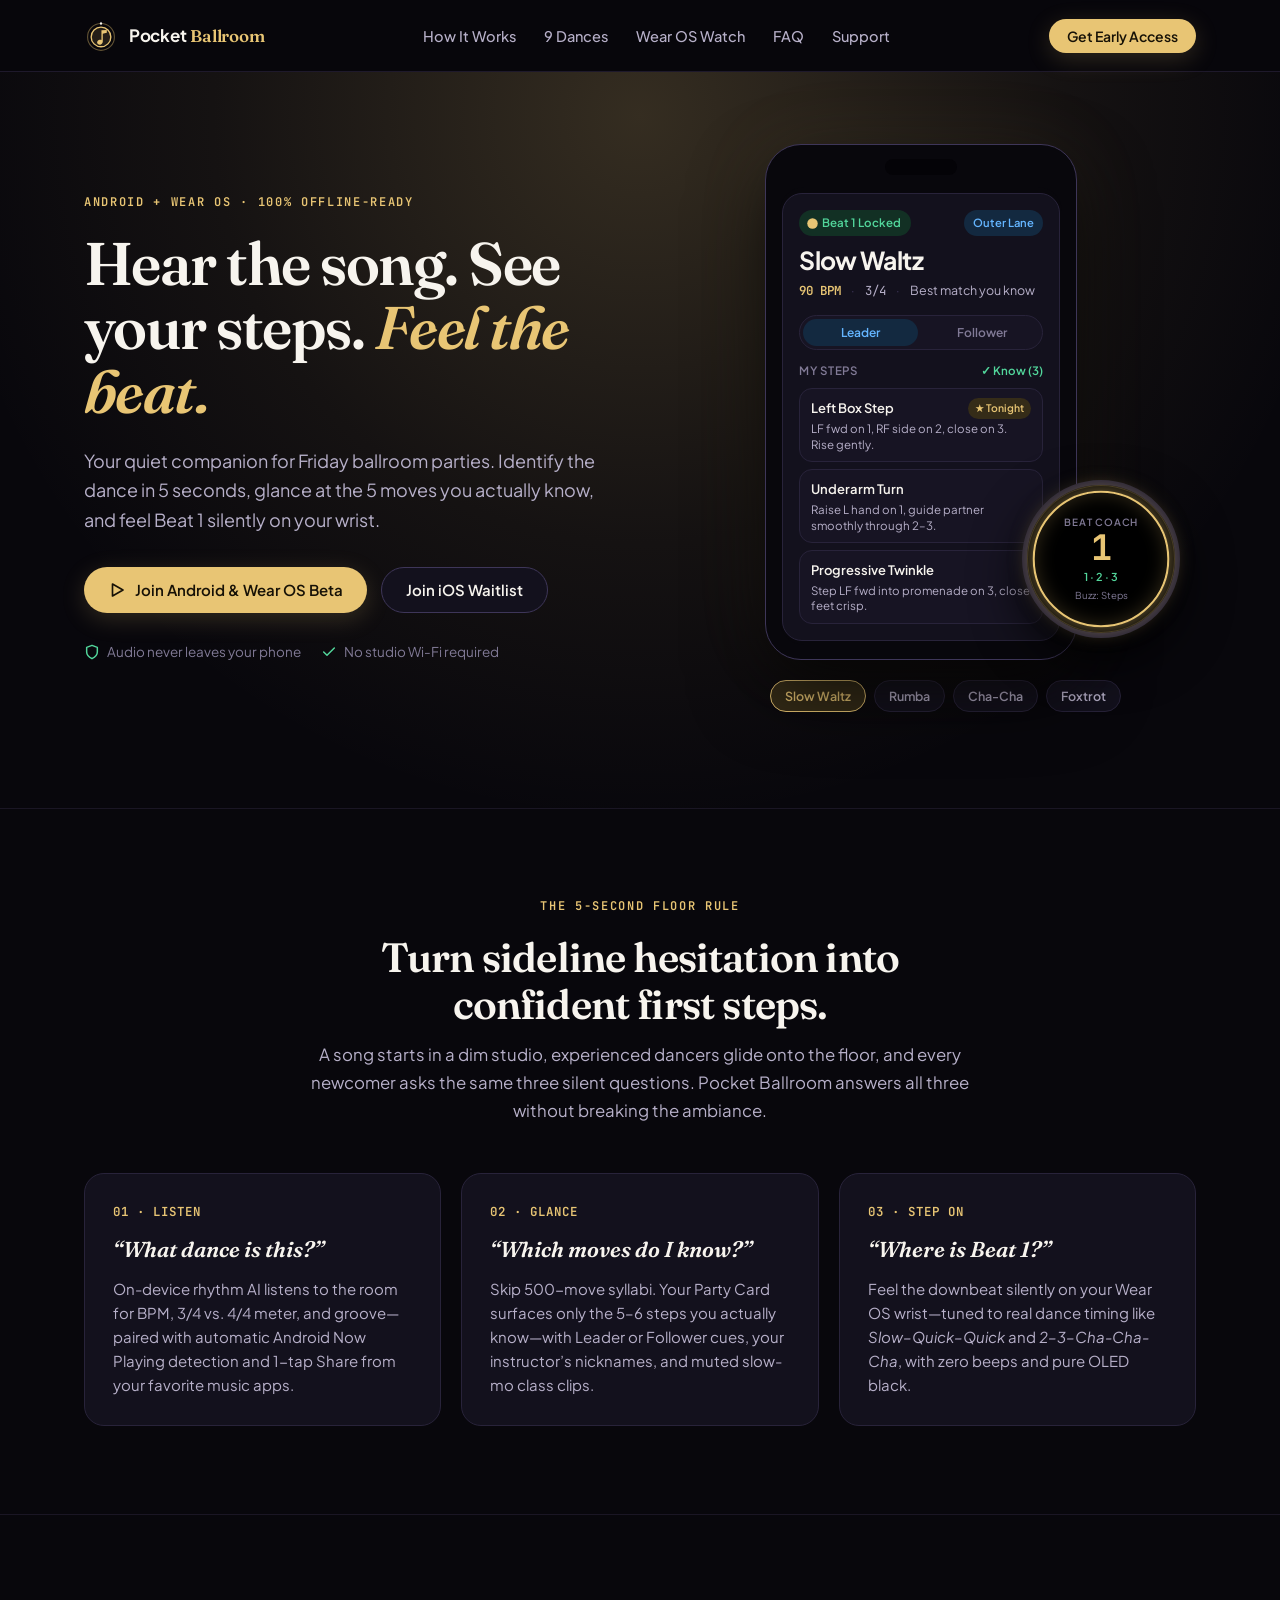
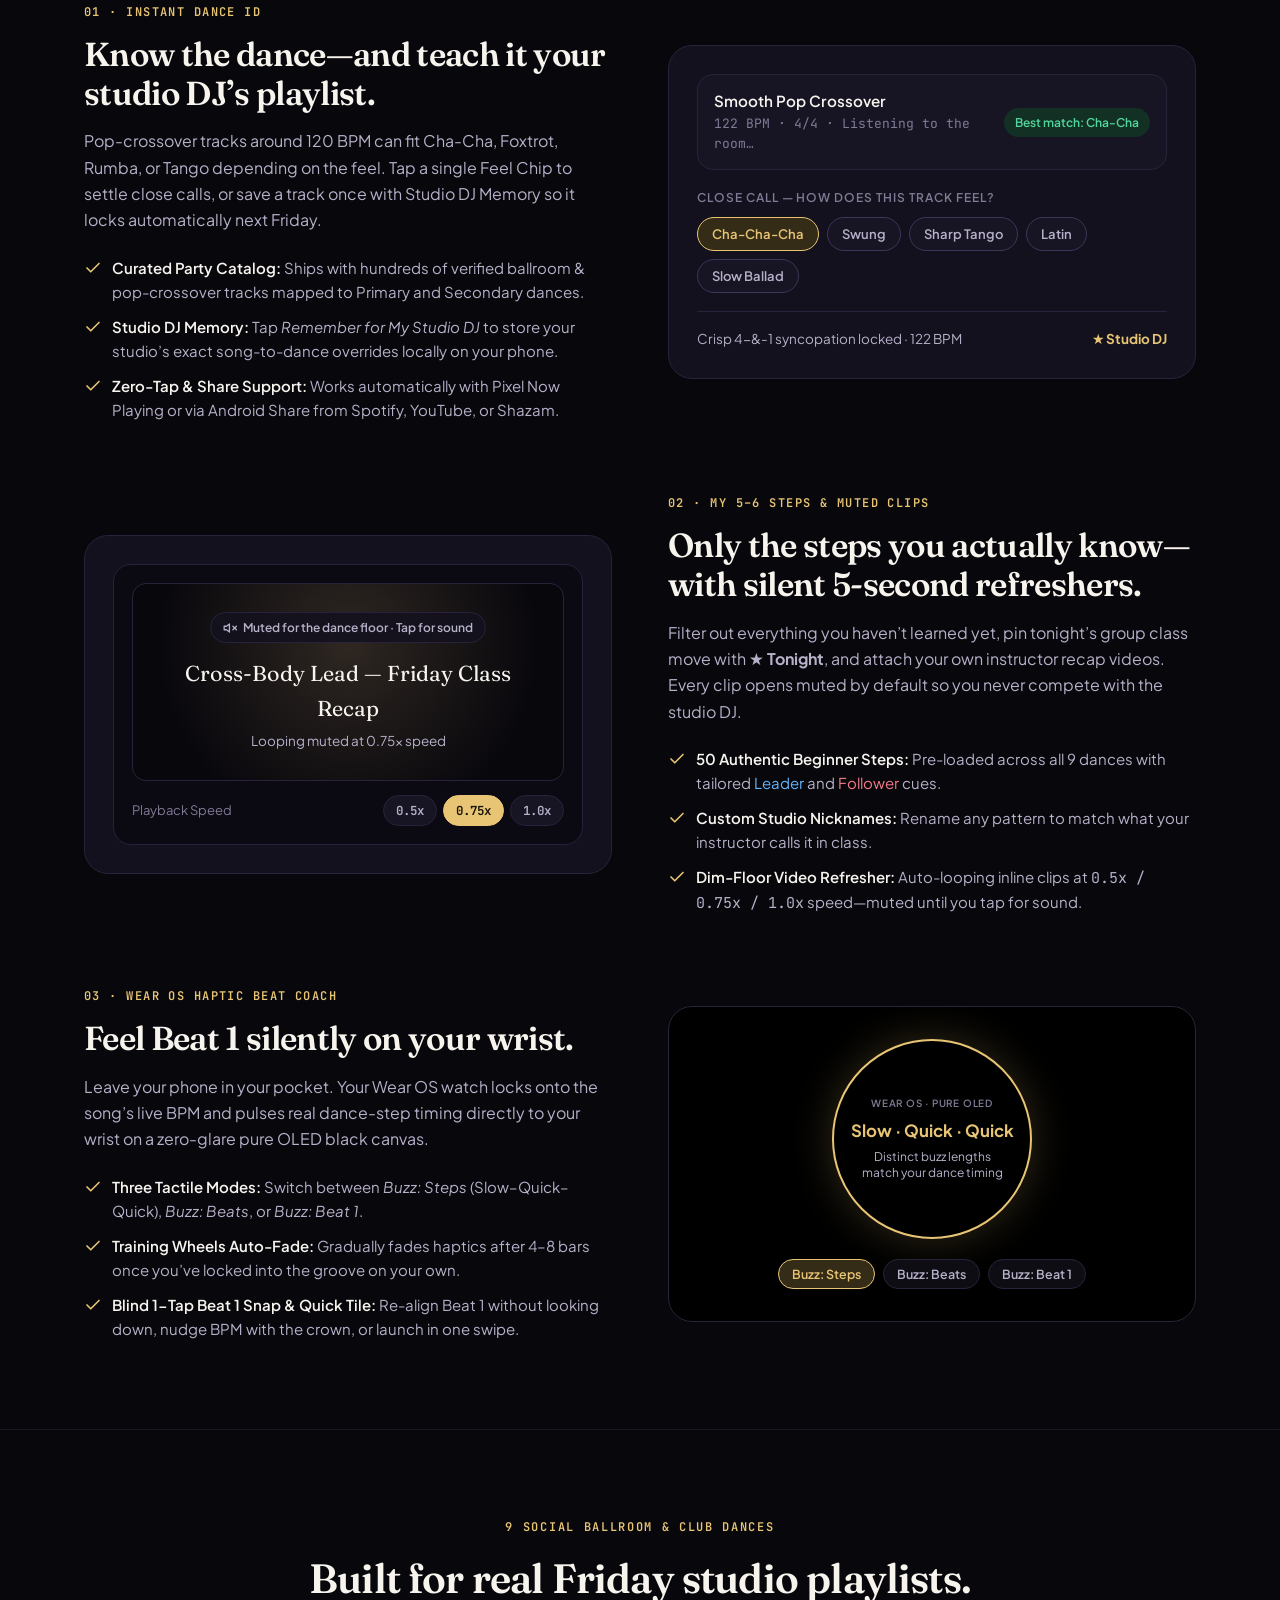
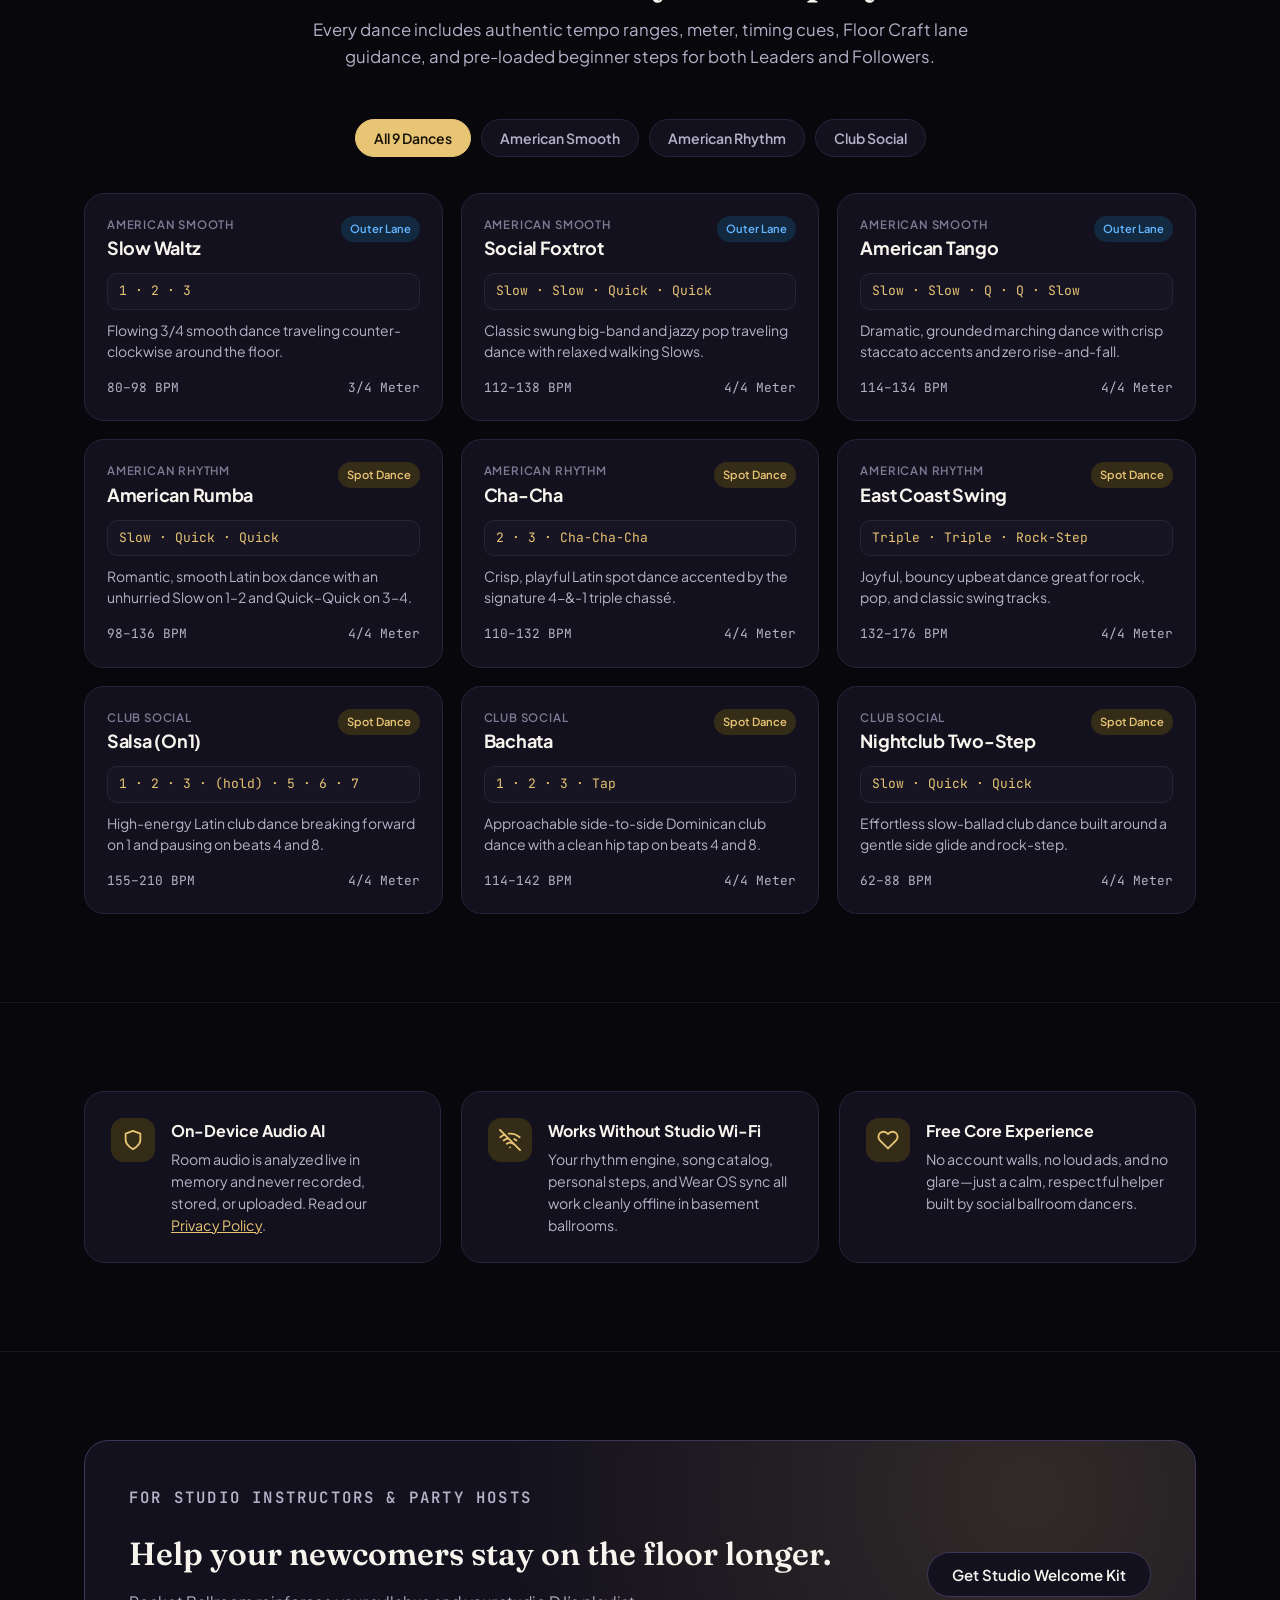
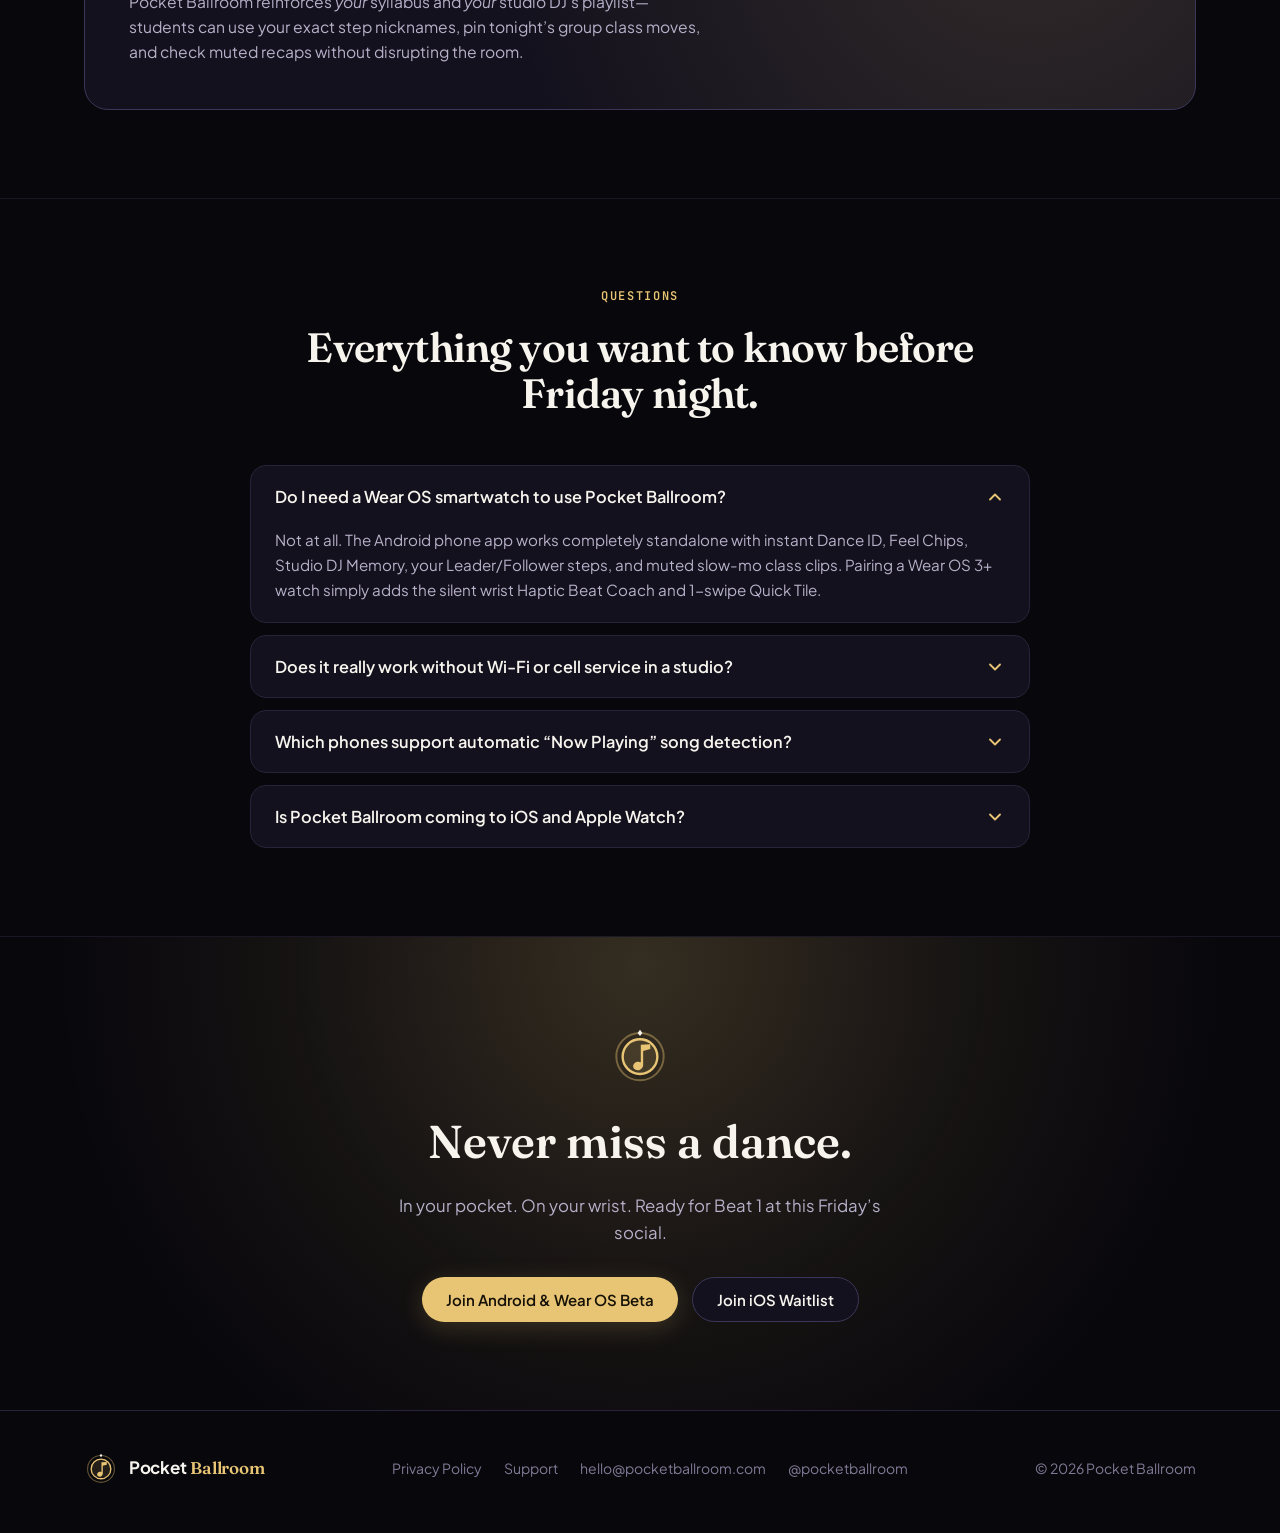
==== index.html @ 1997e45b "Launch Pocket Ballroom website, privacy policy, support page & social asset kit" ====
<!DOCTYPE html>
<html lang="en">
<head>
  <meta charset="UTF-8">
  <meta name="viewport" content="width=device-width, initial-scale=1.0">
  <title>Pocket Ballroom — Know the Dance, See Your Steps, Feel Beat 1</title>
  <meta name="description" content="The offline-first ballroom dance app for Android &amp; Wear OS. Identify the dance in 5 seconds, glance at your steps, and feel Beat 1 silently on your wrist.">
  <link rel="canonical" href="https://pocketballroom.com/">
  <meta name="theme-color" content="#08070C">

  <!-- Open Graph / Social Preview -->
  <meta property="og:type" content="website">
  <meta property="og:site_name" content="Pocket Ballroom">
  <meta property="og:title" content="Pocket Ballroom — Know the Dance, See Your Steps, Feel Beat 1">
  <meta property="og:description" content="Your quiet companion for Friday ballroom socials. Identify the dance in 5 seconds, glance at your steps, and feel Beat 1 silently on your wrist.">
  <meta property="og:url" content="https://pocketballroom.com/">
  <meta property="og:image" content="https://pocketballroom.com/assets/og-card.png">
  <meta property="og:image:width" content="1200">
  <meta property="og:image:height" content="630">
  <meta name="twitter:card" content="summary_large_image">
  <meta name="twitter:site" content="@pocketballroom">
  <meta name="twitter:title" content="Pocket Ballroom — Never miss a dance.">
  <meta name="twitter:description" content="Identify the dance in 5 seconds, glance at your 5–6 steps, and feel Beat 1 silently on your Wear OS wrist. Works 100% offline.">
  <meta name="twitter:image" content="https://pocketballroom.com/assets/og-card.png">

  <!-- Icons -->
  <link rel="icon" type="image/svg+xml" href="/assets/favicon.svg">
  <link rel="icon" type="image/png" sizes="32x32" href="/assets/favicon-32.png">
  <link rel="apple-touch-icon" sizes="180x180" href="/assets/apple-touch-icon.png">

  <!-- Google Fonts: Fraunces (Editorial Display), Plus Jakarta Sans (UI), JetBrains Mono (Rhythm/BPM) -->
  <link rel="preconnect" href="https://fonts.googleapis.com">
  <link rel="preconnect" href="https://fonts.gstatic.com" crossorigin>
  <link href="https://fonts.googleapis.com/css2?family=Fraunces:ital,opsz,wght@0,9..144,600;0,9..144,700;1,9..144,600&family=JetBrains+Mono:wght@500;600;700&family=Plus+Jakarta+Sans:wght@400;500;600;700&display=swap" rel="stylesheet">

  <link rel="stylesheet" href="/css/tokens.css">
  <link rel="stylesheet" href="/css/styles.css">

  <script type="application/ld+json">
  {
    "@context": "https://schema.org",
    "@type": "SoftwareApplication",
    "name": "Pocket Ballroom",
    "operatingSystem": "Android, Wear OS",
    "applicationCategory": "MusicApplication",
    "description": "The offline-first ballroom dance app for Android & Wear OS. Identify the dance in 5 seconds, glance at your steps, and feel Beat 1 silently on your wrist.",
    "url": "https://pocketballroom.com",
    "offers": {
      "@type": "Offer",
      "price": "0",
      "priceCurrency": "USD"
    }
  }
  </script>
</head>
<body>

  <!-- 1. Sticky Top Navigation -->
  <header class="site-header">
    <div class="container nav-inner">
      <a href="/" class="brand-lockup" aria-label="Pocket Ballroom Home">
        <img src="/assets/emblem.svg" alt="" class="emblem" width="34" height="34">
        <span class="brand-wordmark">
          <span class="word-pocket">Pocket</span>
          <span class="word-ballroom">Ballroom</span>
        </span>
      </a>

      <nav aria-label="Primary">
        <ul class="nav-links" id="nav-links">
          <li><a href="#how-it-works">How It Works</a></li>
          <li><a href="#dances">9 Dances</a></li>
          <li><a href="#wear-os">Wear OS Watch</a></li>
          <li><a href="#faq">FAQ</a></li>
          <li><a href="/support/">Support</a></li>
        </ul>
      </nav>

      <div class="nav-actions">
        <a href="#early-access" class="btn btn-gold btn-sm" data-cta="android" data-open-modal="android">Get Early Access</a>
        <button class="mobile-menu-btn" id="mobile-menu-btn" aria-label="Toggle menu" aria-expanded="false">
          <svg width="20" height="20" viewBox="0 0 24 24" fill="none" stroke="currentColor" stroke-width="2" stroke-linecap="round">
            <line x1="4" y1="7" x2="20" y2="7"></line>
            <line x1="4" y1="12" x2="20" y2="12"></line>
            <line x1="4" y1="17" x2="20" y2="17"></line>
          </svg>
        </button>
      </div>
    </div>
  </header>

  <main>

    <!-- 2. Hero Section -->
    <section class="hero">
      <div class="container hero-grid">
        <div>
          <p class="eyebrow">Android + Wear OS · 100% Offline-Ready</p>
          <h1 class="hero-title">Hear the song. See your steps. <em>Feel the beat.</em></h1>
          <p class="hero-sub">
            Your quiet companion for Friday ballroom parties. Identify the dance in 5 seconds, glance at the 5 moves you actually know, and feel Beat 1 silently on your wrist.
          </p>

          <div class="hero-ctas">
            <a href="#early-access" class="btn btn-gold" data-cta="android" data-open-modal="android">
              <svg width="18" height="18" viewBox="0 0 24 24" fill="none" stroke="currentColor" stroke-width="2.2" stroke-linecap="round" stroke-linejoin="round" aria-hidden="true">
                <polygon points="6 4 20 12 6 20 6 4"></polygon>
              </svg>
              Join Android &amp; Wear OS Beta
            </a>
            <button type="button" class="btn btn-outline" data-open-modal="ios">
              Join iOS Waitlist
            </button>
          </div>

          <div class="hero-meta">
            <span>
              <svg width="16" height="16" viewBox="0 0 24 24" fill="none" stroke="currentColor" stroke-width="2.2" stroke-linecap="round" stroke-linejoin="round" aria-hidden="true"><path d="M12 22s8-4 8-10V5l-8-3-8 3v7c0 6 8 10 8 10z"/></svg>
              Audio never leaves your phone
            </span>
            <span>
              <svg width="16" height="16" viewBox="0 0 24 24" fill="none" stroke="currentColor" stroke-width="2.2" stroke-linecap="round" stroke-linejoin="round" aria-hidden="true"><polyline points="20 6 9 17 4 12"/></svg>
              No studio Wi-Fi required
            </span>
          </div>
        </div>

        <!-- Interactive Phone + Wear OS Watch Preview -->
        <div class="hero-stage">
          <div class="stage-devices">
            <div class="phone-frame" aria-label="Interactive Pocket Ballroom Party Card preview">
              <div class="phone-notch" aria-hidden="true"></div>
              <div class="phone-screen">
                <div class="party-card">
                  <div class="party-card-top">
                    <span class="listening-state">
                      <span class="beat-dot" id="hero-beat-dot"></span>
                      Beat 1 Locked
                    </span>
                    <span class="lane-pill" id="hero-lane">Outer Lane</span>
                  </div>

                  <div class="party-dance-name" id="hero-dance-name">Slow Waltz</div>
                  <div class="party-metrics">
                    <span class="tabular bpm-val" id="hero-bpm">90 BPM</span>
                    <span class="sep">·</span>
                    <span class="tabular" id="hero-meter">3/4</span>
                    <span class="sep">·</span>
                    <span>Best match you know</span>
                  </div>

                  <div class="role-toggle" role="group" aria-label="Select dance role">
                    <button type="button" class="role-btn active-lead" id="role-lead-btn" aria-pressed="true">Leader</button>
                    <button type="button" class="role-btn" id="role-follow-btn" aria-pressed="false">Follower</button>
                  </div>

                  <div class="steps-heading">
                    <span>My Steps</span>
                    <span class="know-badge">✓ Know (3)</span>
                  </div>

                  <div class="step-list" id="hero-steps"></div>
                </div>
              </div>
            </div>

            <!-- Wear OS Watch Companion -->
            <div class="watch-frame" aria-label="Wear OS Haptic Beat Coach preview">
              <div class="watch-ring" id="hero-watch-ring"></div>
              <div class="watch-label">Beat Coach</div>
              <div class="watch-beat-num" id="hero-watch-beat">1</div>
              <div class="watch-cue" id="hero-watch-cue">1 · 2 · 3</div>
              <div class="watch-mode">Buzz: Steps</div>
            </div>
          </div>

          <div class="demo-switcher" role="group" aria-label="Try sample dances">
            <button type="button" class="demo-chip active" data-demo-dance="waltz">Slow Waltz</button>
            <button type="button" class="demo-chip" data-demo-dance="rumba">Rumba</button>
            <button type="button" class="demo-chip" data-demo-dance="chacha">Cha-Cha</button>
            <button type="button" class="demo-chip" data-demo-dance="foxtrot">Foxtrot</button>
          </div>
        </div>
      </div>
    </section>

    <!-- 3. The Friday-Night Story (3-Card Problem -> Relief Strip) -->
    <section class="section" id="how-it-works">
      <div class="container">
        <div class="section-header centered">
          <p class="eyebrow">The 5-Second Floor Rule</p>
          <h2 class="section-title">Turn sideline hesitation into confident first steps.</h2>
          <p class="section-lead">
            A song starts in a dim studio, experienced dancers glide onto the floor, and every newcomer asks the same three silent questions. Pocket Ballroom answers all three without breaking the ambiance.
          </p>
        </div>

        <div class="story-grid">
          <article class="story-card">
            <span class="story-step-num">01 · LISTEN</span>
            <h3 class="story-question">“What dance is this?”</h3>
            <p class="story-answer">
              On-device rhythm AI listens to the room for BPM, 3/4 vs. 4/4 meter, and groove—paired with automatic Android Now Playing detection and 1-tap Share from your favorite music apps.
            </p>
          </article>

          <article class="story-card">
            <span class="story-step-num">02 · GLANCE</span>
            <h3 class="story-question">“Which moves do I know?”</h3>
            <p class="story-answer">
              Skip 500-move syllabi. Your Party Card surfaces only the 5–6 steps you actually know—with Leader or Follower cues, your instructor’s nicknames, and muted slow-mo class clips.
            </p>
          </article>

          <article class="story-card">
            <span class="story-step-num">03 · STEP ON</span>
            <h3 class="story-question">“Where is Beat 1?”</h3>
            <p class="story-answer">
              Feel the downbeat silently on your Wear OS wrist—tuned to real dance timing like <em>Slow–Quick–Quick</em> and <em>2–3–Cha-Cha-Cha</em>, with zero beeps and pure OLED black.
            </p>
          </article>
        </div>
      </div>
    </section>

    <!-- 4. Deep-Dive Feature Showcase -->
    <section class="section">
      <div class="container feature-stack">

        <!-- Feature 1: Instant Dance ID + Studio DJ Memory -->
        <div class="feature-row">
          <div>
            <p class="feature-kicker">01 · Instant Dance ID</p>
            <h2 class="feature-title">Know the dance—and teach it your studio DJ’s playlist.</h2>
            <p class="feature-desc">
              Pop-crossover tracks around 120 BPM can fit Cha-Cha, Foxtrot, Rumba, or Tango depending on the feel. Tap a single Feel Chip to settle close calls, or save a track once with Studio DJ Memory so it locks automatically next Friday.
            </p>
            <ul class="feature-bullets">
              <li>
                <svg width="18" height="18" viewBox="0 0 24 24" fill="none" stroke="currentColor" stroke-width="2.2" stroke-linecap="round" stroke-linejoin="round" aria-hidden="true"><polyline points="20 6 9 17 4 12"/></svg>
                <span><strong>Curated Party Catalog:</strong> Ships with hundreds of verified ballroom &amp; pop-crossover tracks mapped to Primary and Secondary dances.</span>
              </li>
              <li>
                <svg width="18" height="18" viewBox="0 0 24 24" fill="none" stroke="currentColor" stroke-width="2.2" stroke-linecap="round" stroke-linejoin="round" aria-hidden="true"><polyline points="20 6 9 17 4 12"/></svg>
                <span><strong>Studio DJ Memory:</strong> Tap <em>Remember for My Studio DJ</em> to store your studio’s exact song-to-dance overrides locally on your phone.</span>
              </li>
              <li>
                <svg width="18" height="18" viewBox="0 0 24 24" fill="none" stroke="currentColor" stroke-width="2.2" stroke-linecap="round" stroke-linejoin="round" aria-hidden="true"><polyline points="20 6 9 17 4 12"/></svg>
                <span><strong>Zero-Tap &amp; Share Support:</strong> Works automatically with Pixel Now Playing or via Android Share from Spotify, YouTube, or Shazam.</span>
              </li>
            </ul>
          </div>

          <div class="feature-visual">
            <div class="feature-card-panel">
              <div class="song-match-row">
                <div>
                  <div class="song-title">Smooth Pop Crossover</div>
                  <div class="song-artist tabular">122 BPM · 4/4 · Listening to the room…</div>
                </div>
                <span class="match-badge" id="feel-match-badge">Best match: Cha-Cha</span>
              </div>

              <div class="chips-label">Close call — how does this track feel?</div>
              <div class="feel-chips-wrap" role="group" aria-label="Try Feel Chips">
                <button type="button" class="feel-chip active" data-feel="chacha">Cha-Cha-Cha</button>
                <button type="button" class="feel-chip" data-feel="swung">Swung</button>
                <button type="button" class="feel-chip" data-feel="tango">Sharp Tango</button>
                <button type="button" class="feel-chip" data-feel="latin">Latin</button>
                <button type="button" class="feel-chip" data-feel="ballad">Slow Ballad</button>
              </div>

              <div class="dj-memory-bar">
                <span id="feel-match-note">Crisp 4-&amp;-1 syncopation locked · 122 BPM</span>
                <strong>★ Studio DJ</strong>
              </div>
            </div>
          </div>
        </div>

        <!-- Feature 2: Glanceable My Steps & Muted Class Clips -->
        <div class="feature-row reverse">
          <div>
            <p class="feature-kicker">02 · My 5–6 Steps &amp; Muted Clips</p>
            <h2 class="feature-title">Only the steps you actually know—with silent 5-second refreshers.</h2>
            <p class="feature-desc">
              Filter out everything you haven’t learned yet, pin tonight’s group class move with <strong>★ Tonight</strong>, and attach your own instructor recap videos. Every clip opens muted by default so you never compete with the studio DJ.
            </p>
            <ul class="feature-bullets">
              <li>
                <svg width="18" height="18" viewBox="0 0 24 24" fill="none" stroke="currentColor" stroke-width="2.2" stroke-linecap="round" stroke-linejoin="round" aria-hidden="true"><polyline points="20 6 9 17 4 12"/></svg>
                <span><strong>50 Authentic Beginner Steps:</strong> Pre-loaded across all 9 dances with tailored <span style="color: var(--sapphire);">Leader</span> and <span style="color: var(--rose);">Follower</span> cues.</span>
              </li>
              <li>
                <svg width="18" height="18" viewBox="0 0 24 24" fill="none" stroke="currentColor" stroke-width="2.2" stroke-linecap="round" stroke-linejoin="round" aria-hidden="true"><polyline points="20 6 9 17 4 12"/></svg>
                <span><strong>Custom Studio Nicknames:</strong> Rename any pattern to match what your instructor calls it in class.</span>
              </li>
              <li>
                <svg width="18" height="18" viewBox="0 0 24 24" fill="none" stroke="currentColor" stroke-width="2.2" stroke-linecap="round" stroke-linejoin="round" aria-hidden="true"><polyline points="20 6 9 17 4 12"/></svg>
                <span><strong>Dim-Floor Video Refresher:</strong> Auto-looping inline clips at <span class="tabular">0.5x / 0.75x / 1.0x</span> speed—muted until you tap for sound.</span>
              </li>
            </ul>
          </div>

          <div class="feature-visual">
            <div class="feature-card-panel">
              <div class="muted-player">
                <div class="player-viewport">
                  <div class="muted-pill">
                    <svg width="14" height="14" viewBox="0 0 24 24" fill="none" stroke="currentColor" stroke-width="2.2" stroke-linecap="round" stroke-linejoin="round" aria-hidden="true"><polygon points="11 5 6 9 2 9 2 15 6 15 11 19 11 5"/><line x1="23" y1="9" x2="17" y2="15"/><line x1="17" y1="9" x2="23" y2="15"/></svg>
                    Muted for the dance floor · Tap for sound
                  </div>
                  <div class="player-step-title">Cross-Body Lead — Friday Class Recap</div>
                  <div class="player-step-sub" id="speed-readout">Looping muted at 0.75x speed</div>
                </div>

                <div class="speed-row">
                  <span style="font-size: 0.8125rem; color: var(--text-muted);">Playback Speed</span>
                  <div class="speed-pills" role="group" aria-label="Demo playback speed">
                    <button type="button" class="speed-pill" data-speed="0.5x">0.5x</button>
                    <button type="button" class="speed-pill active" data-speed="0.75x">0.75x</button>
                    <button type="button" class="speed-pill" data-speed="1.0x">1.0x</button>
                  </div>
                </div>
              </div>
            </div>
          </div>
        </div>

        <!-- Feature 3: Wear OS Haptic Beat Coach -->
        <div class="feature-row" id="wear-os">
          <div>
            <p class="feature-kicker">03 · Wear OS Haptic Beat Coach</p>
            <h2 class="feature-title">Feel Beat 1 silently on your wrist.</h2>
            <p class="feature-desc">
              Leave your phone in your pocket. Your Wear OS watch locks onto the song’s live BPM and pulses real dance-step timing directly to your wrist on a zero-glare pure OLED black canvas.
            </p>
            <ul class="feature-bullets">
              <li>
                <svg width="18" height="18" viewBox="0 0 24 24" fill="none" stroke="currentColor" stroke-width="2.2" stroke-linecap="round" stroke-linejoin="round" aria-hidden="true"><polyline points="20 6 9 17 4 12"/></svg>
                <span><strong>Three Tactile Modes:</strong> Switch between <em>Buzz: Steps</em> (Slow–Quick–Quick), <em>Buzz: Beats</em>, or <em>Buzz: Beat 1</em>.</span>
              </li>
              <li>
                <svg width="18" height="18" viewBox="0 0 24 24" fill="none" stroke="currentColor" stroke-width="2.2" stroke-linecap="round" stroke-linejoin="round" aria-hidden="true"><polyline points="20 6 9 17 4 12"/></svg>
                <span><strong>Training Wheels Auto-Fade:</strong> Gradually fades haptics after 4–8 bars once you’ve locked into the groove on your own.</span>
              </li>
              <li>
                <svg width="18" height="18" viewBox="0 0 24 24" fill="none" stroke="currentColor" stroke-width="2.2" stroke-linecap="round" stroke-linejoin="round" aria-hidden="true"><polyline points="20 6 9 17 4 12"/></svg>
                <span><strong>Blind 1-Tap Beat 1 Snap &amp; Quick Tile:</strong> Re-align Beat 1 without looking down, nudge BPM with the crown, or launch in one swipe.</span>
              </li>
            </ul>
          </div>

          <div class="feature-visual">
            <div class="oled-showcase">
              <div class="oled-watch-dial">
                <span class="watch-label">Wear OS · Pure OLED</span>
                <strong style="font-size: 1.05rem; color: var(--gold);" id="oled-mode-title">Slow · Quick · Quick</strong>
                <span style="font-size: 0.75rem; color: var(--text-secondary); max-width: 155px; line-height: 1.35;" id="oled-mode-sub">Distinct buzz lengths match your dance timing</span>
              </div>

              <div class="oled-modes" role="group" aria-label="Watch haptic modes">
                <button type="button" class="oled-mode-pill active" data-watch-mode="steps">Buzz: Steps</button>
                <button type="button" class="oled-mode-pill" data-watch-mode="beats">Buzz: Beats</button>
                <button type="button" class="oled-mode-pill" data-watch-mode="beat1">Buzz: Beat 1</button>
              </div>
            </div>
          </div>
        </div>

      </div>
    </section>

    <!-- 5. The 9 Supported Dances Grid -->
    <section class="section" id="dances">
      <div class="container">
        <div class="section-header centered">
          <p class="eyebrow">9 Social Ballroom &amp; Club Dances</p>
          <h2 class="section-title">Built for real Friday studio playlists.</h2>
          <p class="section-lead">
            Every dance includes authentic tempo ranges, meter, timing cues, Floor Craft lane guidance, and pre-loaded beginner steps for both Leaders and Followers.
          </p>
        </div>

        <div class="dance-filters" role="group" aria-label="Filter dances by style">
          <button type="button" class="filter-btn active" data-dance-filter="all">All 9 Dances</button>
          <button type="button" class="filter-btn" data-dance-filter="smooth">American Smooth</button>
          <button type="button" class="filter-btn" data-dance-filter="rhythm">American Rhythm</button>
          <button type="button" class="filter-btn" data-dance-filter="club">Club Social</button>
        </div>

        <div class="dances-grid">
          <!-- American Smooth -->
          <article class="dance-card" data-category="smooth">
            <div class="dance-card-head">
              <div>
                <div class="dance-cat-label">American Smooth</div>
                <h3 class="dance-card-title">Slow Waltz</h3>
              </div>
              <span class="lane-pill">Outer Lane</span>
            </div>
            <div class="dance-timing">1 · 2 · 3</div>
            <p class="dance-desc">Flowing 3/4 smooth dance traveling counter-clockwise around the floor.</p>
            <div class="dance-card-meta tabular">
              <span>80–98 BPM</span>
              <span>3/4 Meter</span>
            </div>
          </article>

          <article class="dance-card" data-category="smooth">
            <div class="dance-card-head">
              <div>
                <div class="dance-cat-label">American Smooth</div>
                <h3 class="dance-card-title">Social Foxtrot</h3>
              </div>
              <span class="lane-pill">Outer Lane</span>
            </div>
            <div class="dance-timing">Slow · Slow · Quick · Quick</div>
            <p class="dance-desc">Classic swung big-band and jazzy pop traveling dance with relaxed walking Slows.</p>
            <div class="dance-card-meta tabular">
              <span>112–138 BPM</span>
              <span>4/4 Meter</span>
            </div>
          </article>

          <article class="dance-card" data-category="smooth">
            <div class="dance-card-head">
              <div>
                <div class="dance-cat-label">American Smooth</div>
                <h3 class="dance-card-title">American Tango</h3>
              </div>
              <span class="lane-pill">Outer Lane</span>
            </div>
            <div class="dance-timing">Slow · Slow · Q · Q · Slow</div>
            <p class="dance-desc">Dramatic, grounded marching dance with crisp staccato accents and zero rise-and-fall.</p>
            <div class="dance-card-meta tabular">
              <span>114–134 BPM</span>
              <span>4/4 Meter</span>
            </div>
          </article>

          <!-- American Rhythm -->
          <article class="dance-card" data-category="rhythm">
            <div class="dance-card-head">
              <div>
                <div class="dance-cat-label">American Rhythm</div>
                <h3 class="dance-card-title">American Rumba</h3>
              </div>
              <span class="lane-pill spot">Spot Dance</span>
            </div>
            <div class="dance-timing">Slow · Quick · Quick</div>
            <p class="dance-desc">Romantic, smooth Latin box dance with an unhurried Slow on 1–2 and Quick–Quick on 3–4.</p>
            <div class="dance-card-meta tabular">
              <span>98–136 BPM</span>
              <span>4/4 Meter</span>
            </div>
          </article>

          <article class="dance-card" data-category="rhythm">
            <div class="dance-card-head">
              <div>
                <div class="dance-cat-label">American Rhythm</div>
                <h3 class="dance-card-title">Cha-Cha</h3>
              </div>
              <span class="lane-pill spot">Spot Dance</span>
            </div>
            <div class="dance-timing">2 · 3 · Cha-Cha-Cha</div>
            <p class="dance-desc">Crisp, playful Latin spot dance accented by the signature 4-&amp;-1 triple chassé.</p>
            <div class="dance-card-meta tabular">
              <span>110–132 BPM</span>
              <span>4/4 Meter</span>
            </div>
          </article>

          <article class="dance-card" data-category="rhythm">
            <div class="dance-card-head">
              <div>
                <div class="dance-cat-label">American Rhythm</div>
                <h3 class="dance-card-title">East Coast Swing</h3>
              </div>
              <span class="lane-pill spot">Spot Dance</span>
            </div>
            <div class="dance-timing">Triple · Triple · Rock-Step</div>
            <p class="dance-desc">Joyful, bouncy upbeat dance great for rock, pop, and classic swing tracks.</p>
            <div class="dance-card-meta tabular">
              <span>132–176 BPM</span>
              <span>4/4 Meter</span>
            </div>
          </article>

          <!-- Club Social -->
          <article class="dance-card" data-category="club">
            <div class="dance-card-head">
              <div>
                <div class="dance-cat-label">Club Social</div>
                <h3 class="dance-card-title">Salsa (On1)</h3>
              </div>
              <span class="lane-pill spot">Spot Dance</span>
            </div>
            <div class="dance-timing">1 · 2 · 3 · (hold) · 5 · 6 · 7</div>
            <p class="dance-desc">High-energy Latin club dance breaking forward on 1 and pausing on beats 4 and 8.</p>
            <div class="dance-card-meta tabular">
              <span>155–210 BPM</span>
              <span>4/4 Meter</span>
            </div>
          </article>

          <article class="dance-card" data-category="club">
            <div class="dance-card-head">
              <div>
                <div class="dance-cat-label">Club Social</div>
                <h3 class="dance-card-title">Bachata</h3>
              </div>
              <span class="lane-pill spot">Spot Dance</span>
            </div>
            <div class="dance-timing">1 · 2 · 3 · Tap</div>
            <p class="dance-desc">Approachable side-to-side Dominican club dance with a clean hip tap on beats 4 and 8.</p>
            <div class="dance-card-meta tabular">
              <span>114–142 BPM</span>
              <span>4/4 Meter</span>
            </div>
          </article>

          <article class="dance-card" data-category="club">
            <div class="dance-card-head">
              <div>
                <div class="dance-cat-label">Club Social</div>
                <h3 class="dance-card-title">Nightclub Two-Step</h3>
              </div>
              <span class="lane-pill spot">Spot Dance</span>
            </div>
            <div class="dance-timing">Slow · Quick · Quick</div>
            <p class="dance-desc">Effortless slow-ballad club dance built around a gentle side glide and rock-step.</p>
            <div class="dance-card-meta tabular">
              <span>62–88 BPM</span>
              <span>4/4 Meter</span>
            </div>
          </article>
        </div>
      </div>
    </section>

    <!-- 6. Privacy & Offline Trust Bar -->
    <section class="section">
      <div class="container">
        <div class="trust-bar">
          <div class="trust-item">
            <div class="trust-icon" aria-hidden="true">
              <svg width="22" height="22" viewBox="0 0 24 24" fill="none" stroke="currentColor" stroke-width="2" stroke-linecap="round" stroke-linejoin="round"><path d="M12 22s8-4 8-10V5l-8-3-8 3v7c0 6 8 10 8 10z"/></svg>
            </div>
            <div>
              <h3>On-Device Audio AI</h3>
              <p>Room audio is analyzed live in memory and never recorded, stored, or uploaded. Read our <a href="/privacy/" style="color: var(--gold); text-decoration: underline;">Privacy Policy</a>.</p>
            </div>
          </div>

          <div class="trust-item">
            <div class="trust-icon" aria-hidden="true">
              <svg width="22" height="22" viewBox="0 0 24 24" fill="none" stroke="currentColor" stroke-width="2" stroke-linecap="round" stroke-linejoin="round"><line x1="1" y1="1" x2="23" y2="23"/><path d="M16.72 11.06A10.94 10.94 0 0 1 19 12.55"/><path d="M5 12.55a10.94 10.94 0 0 1 5.17-2.39"/><path d="M10.71 5.05A16 16 0 0 1 22.58 9"/><path d="M1.42 9a15.91 15.91 0 0 1 4.7-2.88"/><path d="M8.53 16.11a6 6 0 0 1 6.95 0"/><line x1="12" y1="20" x2="12.01" y2="20"/></svg>
            </div>
            <div>
              <h3>Works Without Studio Wi-Fi</h3>
              <p>Your rhythm engine, song catalog, personal steps, and Wear OS sync all work cleanly offline in basement ballrooms.</p>
            </div>
          </div>

          <div class="trust-item">
            <div class="trust-icon" aria-hidden="true">
              <svg width="22" height="22" viewBox="0 0 24 24" fill="none" stroke="currentColor" stroke-width="2" stroke-linecap="round" stroke-linejoin="round"><path d="M20.84 4.61a5.5 5.5 0 0 0-7.78 0L12 5.67l-1.06-1.06a5.5 5.5 0 0 0-7.78 7.78l1.06 1.06L12 21.23l7.78-7.78 1.06-1.06a5.5 5.5 0 0 0 0-7.78z"/></svg>
            </div>
            <div>
              <h3>Free Core Experience</h3>
              <p>No account walls, no loud ads, and no glare—just a calm, respectful helper built by social ballroom dancers.</p>
            </div>
          </div>
        </div>
      </div>
    </section>

    <!-- 7. For Studio Instructors & Dance Communities -->
    <section class="section">
      <div class="container">
        <div class="studio-banner">
          <div>
            <p class="eyebrow">For Studio Instructors &amp; Party Hosts</p>
            <h2>Help your newcomers stay on the floor longer.</h2>
            <p>
              Pocket Ballroom reinforces <em>your</em> syllabus and <em>your</em> studio DJ’s playlist—students can use your exact step nicknames, pin tonight’s group class moves, and check muted recaps without disrupting the room.
            </p>
          </div>
          <button type="button" class="btn btn-outline" data-open-modal="studio">
            Get Studio Welcome Kit
          </button>
        </div>
      </div>
    </section>

    <!-- 8. FAQ Accordion -->
    <section class="section" id="faq">
      <div class="container">
        <div class="section-header centered">
          <p class="eyebrow">Questions</p>
          <h2 class="section-title">Everything you want to know before Friday night.</h2>
        </div>

        <div class="faq-list">
          <div class="faq-item" data-open="true">
            <button type="button" class="faq-trigger" aria-expanded="true">
              <span>Do I need a Wear OS smartwatch to use Pocket Ballroom?</span>
              <svg class="faq-chevron" width="20" height="20" viewBox="0 0 24 24" fill="none" stroke="currentColor" stroke-width="2.2" stroke-linecap="round" stroke-linejoin="round"><polyline points="6 9 12 15 18 9"/></svg>
            </button>
            <div class="faq-panel">
              Not at all. The Android phone app works completely standalone with instant Dance ID, Feel Chips, Studio DJ Memory, your Leader/Follower steps, and muted slow-mo class clips. Pairing a Wear OS 3+ watch simply adds the silent wrist Haptic Beat Coach and 1-swipe Quick Tile.
            </div>
          </div>

          <div class="faq-item" data-open="false">
            <button type="button" class="faq-trigger" aria-expanded="false">
              <span>Does it really work without Wi-Fi or cell service in a studio?</span>
              <svg class="faq-chevron" width="20" height="20" viewBox="0 0 24 24" fill="none" stroke="currentColor" stroke-width="2.2" stroke-linecap="round" stroke-linejoin="round"><polyline points="6 9 12 15 18 9"/></svg>
            </button>
            <div class="faq-panel">
              Yes. Both the on-device rhythm analyzer and the built-in song catalog run 100% locally on your phone, and your known steps + local video clips stay on your device. Even the phone-to-watch sync works over Bluetooth without internet.
            </div>
          </div>

          <div class="faq-item" data-open="false">
            <button type="button" class="faq-trigger" aria-expanded="false">
              <span>Which phones support automatic “Now Playing” song detection?</span>
              <svg class="faq-chevron" width="20" height="20" viewBox="0 0 24 24" fill="none" stroke="currentColor" stroke-width="2.2" stroke-linecap="round" stroke-linejoin="round"><polyline points="6 9 12 15 18 9"/></svg>
            </button>
            <div class="faq-panel">
              Google Pixel phones with Android’s offline <em>Now Playing</em> feature can automatically feed recognized songs straight to Pocket Ballroom with zero taps once you grant Notification Access. On any other Android phone, you can use our built-in on-device rhythm listener or tap <strong>Share → Pocket Ballroom</strong> from Shazam, Google Song Search, Spotify, or YouTube.
            </div>
          </div>

          <div class="faq-item" data-open="false">
            <button type="button" class="faq-trigger" aria-expanded="false">
              <span>Is Pocket Ballroom coming to iOS and Apple Watch?</span>
              <svg class="faq-chevron" width="20" height="20" viewBox="0 0 24 24" fill="none" stroke="currentColor" stroke-width="2.2" stroke-linecap="round" stroke-linejoin="round"><polyline points="6 9 12 15 18 9"/></svg>
            </button>
            <div class="faq-panel">
              Yes—iOS and Apple Watch are next on our roadmap, bringing the same Midnight Ballroom design, on-device rhythm ID, and silent wrist haptics via Apple Watch. Join the iOS Waitlist above to get an early TestFlight invite.
            </div>
          </div>
        </div>
      </div>
    </section>

    <!-- Final CTA -->
    <section class="final-cta" id="early-access">
      <div class="container">
        <img src="/assets/emblem.svg" alt="" class="emblem-lg" width="60" height="60">
        <h2>Never miss a dance.</h2>
        <p>In your pocket. On your wrist. Ready for Beat 1 at this Friday’s social.</p>
        <div class="hero-ctas" style="justify-content: center; margin-bottom: 0;">
          <a href="#early-access" class="btn btn-gold" data-cta="android" data-open-modal="android">Join Android &amp; Wear OS Beta</a>
          <button type="button" class="btn btn-outline" data-open-modal="ios">Join iOS Waitlist</button>
        </div>
      </div>
    </section>

  </main>

  <!-- Footer -->
  <footer class="site-footer">
    <div class="container footer-inner">
      <div class="brand-lockup">
        <img src="/assets/emblem.svg" alt="" class="emblem" width="28" height="28">
        <span class="brand-wordmark">
          <span class="word-pocket">Pocket</span>
          <span class="word-ballroom">Ballroom</span>
        </span>
      </div>

      <div class="footer-links">
        <a href="/privacy/">Privacy Policy</a>
        <a href="/support/">Support</a>
        <a href="mailto:hello@pocketballroom.com">hello@pocketballroom.com</a>
        <a href="https://instagram.com/pocketballroom" target="_blank" rel="noopener noreferrer">@pocketballroom</a>
      </div>

      <div>© <span id="year">2026</span> Pocket Ballroom</div>
    </div>
  </footer>

  <!-- Early Access / iOS Waitlist Modal -->
  <div class="modal-backdrop" id="waitlist-modal" aria-hidden="true" role="dialog" aria-modal="true" aria-labelledby="modal-title">
    <div class="modal-dialog">
      <button type="button" class="modal-close" id="modal-close-btn" aria-label="Close dialog">
        <svg width="18" height="18" viewBox="0 0 24 24" fill="none" stroke="currentColor" stroke-width="2.2" stroke-linecap="round"><line x1="18" y1="6" x2="6" y2="18"/><line x1="6" y1="6" x2="18" y2="18"/></svg>
      </button>
      <h2 class="modal-title" id="modal-title">Join Android &amp; Wear OS Early Access</h2>
      <p class="modal-sub" id="modal-sub">Get invited to our Google Play closed beta before Friday’s social.</p>

      <form id="waitlist-form">
        <div class="form-group">
          <label class="form-label" for="waitlist-platform">I’m interested in</label>
          <select class="form-select" id="waitlist-platform" name="platform">
            <option value="Android + Wear OS Beta">Android + Wear OS Beta</option>
            <option value="iOS & Apple Watch Waitlist">iOS &amp; Apple Watch Waitlist</option>
            <option value="Studio Instructor / Host">Studio Instructor / Host</option>
          </select>
        </div>

        <div class="form-group">
          <label class="form-label" for="waitlist-email">Email address</label>
          <input class="form-input" id="waitlist-email" name="email" type="email" required placeholder="you@example.com" autocomplete="email">
        </div>

        <div class="form-group">
          <label class="form-label" for="waitlist-studio">Studio or city (optional)</label>
          <input class="form-input" id="waitlist-studio" name="studio" type="text" placeholder="e.g., Friday Social · Seattle">
        </div>

        <button type="submit" class="btn btn-gold" style="width: 100%;">Request Invite</button>
        <div class="form-status" id="waitlist-status" role="status" aria-live="polite"></div>
      </form>
    </div>
  </div>

  <script>document.getElementById("year").textContent = new Date().getFullYear();</script>
  <script src="/config.js"></script>
  <script src="/js/app.js"></script>
</body>
</html>
---- css/tokens.css ----
/* ==========================================================================
   Pocket Ballroom — Brand Design Tokens (Section 5.4 of Brand Playbook)
   Synced 1:1 with Android Theme.kt & Wear OS WearTheme.kt
   ========================================================================== */

:root {
  /* Surfaces */
  --bg-void: #08070C;
  --bg-oled: #000000;
  --surface-card: #13111D;
  --surface-subtle: #171423;
  --surface-elevated: #1C192B;
  --border-subtle: #28233A;
  --border-bright: #3E3659;

  /* Brand & Semantic Accents */
  --gold: #E8C574;
  --gold-glow: #F6DF9E;
  --gold-deep: #C9A24D;
  --gold-soft: #352C18;
  --on-gold: #161106;

  --sapphire: #64B5FF;
  --sapphire-soft: #132940;

  --rose: #F47B8A;
  --rose-soft: #381922;

  --emerald: #52D69B;
  --emerald-soft: #123024;

  --coral: #FF6B7A;
  --coral-soft: #38161D;

  /* Typography */
  --text-primary: #F7F4EE;
  --text-secondary: #B7B0C9;
  --text-muted: #817A96;

  /* Fonts */
  --font-display: 'Fraunces', Georgia, serif;
  --font-sans: 'Plus Jakarta Sans', -apple-system, BlinkMacSystemFont, sans-serif;
  --font-mono: 'JetBrains Mono', ui-monospace, SFMono-Regular, monospace;

  /* Radii & Effects */
  --radius-card: 20px;
  --radius-move: 16px;
  --radius-pill: 9999px;
  --spotlight-glow: radial-gradient(
    circle at 50% 6%,
    rgba(232, 197, 116, 0.20) 0%,
    rgba(232, 197, 116, 0.06) 45%,
    transparent 75%
  );
  --foil-sheen: linear-gradient(135deg, #F6DF9E 0%, #E8C574 52%, #C9A24D 100%);
  --velvet-fade: linear-gradient(180deg, #13111D 0%, #08070C 100%);

  /* Motion ("Waltz Glide & Crisp Downbeat") */
  --ease-glide: cubic-bezier(0.4, 0, 0.2, 1);
  --dur-fast: 200ms;
  --dur-smooth: 300ms;

  /* Layout */
  --container-max: 1160px;
  --nav-height: 72px;
}
---- css/styles.css ----
/* ==========================================================================
   Pocket Ballroom — Midnight Ballroom Stylesheet
   ========================================================================== */

*, *::before, *::after {
  box-sizing: border-box;
  margin: 0;
  padding: 0;
}

html {
  scroll-behavior: smooth;
  background-color: var(--bg-void);
  color: var(--text-primary);
  font-family: var(--font-sans);
  font-size: 16px;
  line-height: 1.6;
  -webkit-font-smoothing: antialiased;
  -moz-osx-font-smoothing: grayscale;
}

body {
  background-color: var(--bg-void);
  color: var(--text-primary);
  overflow-x: hidden;
  min-height: 100vh;
}

img, svg {
  display: block;
  max-width: 100%;
}

a {
  color: inherit;
  text-decoration: none;
}

button {
  font-family: inherit;
  cursor: pointer;
  border: none;
  background: none;
  color: inherit;
}

:focus-visible {
  outline: 2px solid var(--gold);
  outline-offset: 3px;
}

.tabular {
  font-family: var(--font-mono);
  font-variant-numeric: tabular-nums;
}

.container {
  width: 100%;
  max-width: var(--container-max);
  margin: 0 auto;
  padding: 0 24px;
}

.sr-only {
  position: absolute;
  width: 1px;
  height: 1px;
  padding: 0;
  margin: -1px;
  overflow: hidden;
  clip: rect(0, 0, 0, 0);
  white-space: nowrap;
  border: 0;
}

/* ---------- Sticky Navigation ---------- */
.site-header {
  position: sticky;
  top: 0;
  z-index: 100;
  height: var(--nav-height);
  background: rgba(8, 7, 12, 0.82);
  backdrop-filter: blur(18px);
  -webkit-backdrop-filter: blur(18px);
  border-bottom: 1px solid rgba(40, 35, 58, 0.7);
}

.nav-inner {
  height: 100%;
  display: flex;
  align-items: center;
  justify-content: space-between;
  gap: 24px;
}

.brand-lockup {
  display: inline-flex;
  align-items: center;
  gap: 11px;
  font-size: 1.0625rem;
  letter-spacing: -0.015em;
  flex-shrink: 0;
}

.brand-lockup .emblem {
  width: 34px;
  height: 34px;
}

.brand-wordmark {
  display: inline-flex;
  align-items: baseline;
  gap: 4px;
}

.brand-wordmark .word-pocket {
  font-weight: 700;
  color: var(--text-primary);
}

.brand-wordmark .word-ballroom {
  font-family: var(--font-display);
  font-weight: 600;
  color: var(--gold);
}

.nav-links {
  display: flex;
  align-items: center;
  gap: 28px;
  list-style: none;
}

.nav-links a {
  font-size: 0.9125rem;
  font-weight: 500;
  color: var(--text-secondary);
  transition: color var(--dur-fast) var(--ease-glide);
}

.nav-links a:hover,
.nav-links a[aria-current="page"] {
  color: var(--text-primary);
}

.nav-actions {
  display: flex;
  align-items: center;
  gap: 12px;
}

.mobile-menu-btn {
  display: none;
  width: 40px;
  height: 40px;
  border-radius: 12px;
  border: 1px solid var(--border-subtle);
  background: var(--surface-card);
  align-items: center;
  justify-content: center;
  color: var(--text-primary);
}

/* ---------- Buttons ---------- */
.btn {
  display: inline-flex;
  align-items: center;
  justify-content: center;
  gap: 9px;
  border-radius: var(--radius-pill);
  font-weight: 600;
  font-size: 0.9375rem;
  line-height: 1;
  padding: 14px 24px;
  transition: transform var(--dur-fast) var(--ease-glide),
              background var(--dur-fast) var(--ease-glide),
              border-color var(--dur-fast) var(--ease-glide),
              box-shadow var(--dur-fast) var(--ease-glide);
  white-space: nowrap;
}

.btn:active {
  transform: translateY(1px);
}

.btn-sm {
  padding: 10px 18px;
  font-size: 0.875rem;
}

.btn-gold {
  background: var(--gold);
  color: var(--on-gold);
  box-shadow: 0 6px 24px rgba(232, 197, 116, 0.18);
}

.btn-gold:hover {
  background: var(--foil-sheen);
  box-shadow: 0 10px 30px rgba(232, 197, 116, 0.28);
  transform: translateY(-1px);
}

.btn-outline {
  background: var(--surface-card);
  color: var(--text-primary);
  border: 1px solid var(--border-bright);
}

.btn-outline:hover {
  background: var(--surface-elevated);
  border-color: var(--gold);
  transform: translateY(-1px);
}

.btn-ghost {
  color: var(--gold);
  padding: 10px 4px;
}

.btn-ghost:hover {
  color: var(--gold-glow);
}

/* ---------- Hero Section ---------- */
.hero {
  position: relative;
  padding: 72px 0 96px;
  background: var(--spotlight-glow), var(--bg-void);
  overflow: hidden;
}

.hero-grid {
  display: grid;
  grid-template-columns: minmax(0, 1.05fr) minmax(0, 0.95fr);
  gap: 56px;
  align-items: center;
}

.eyebrow {
  font-family: var(--font-mono);
  font-size: 0.75rem;
  font-weight: 600;
  letter-spacing: 0.14em;
  text-transform: uppercase;
  color: var(--gold);
  margin-bottom: 18px;
}

.hero-title {
  font-family: var(--font-display);
  font-weight: 600;
  font-size: clamp(2.5rem, 4.7vw, 3.85rem);
  line-height: 1.07;
  letter-spacing: -0.025em;
  color: var(--text-primary);
  margin-bottom: 22px;
}

.hero-title em {
  font-style: italic;
  color: var(--gold);
  font-weight: 600;
}

.hero-sub {
  font-size: 1.125rem;
  line-height: 1.65;
  color: var(--text-secondary);
  max-width: 520px;
  margin-bottom: 32px;
}

.hero-ctas {
  display: flex;
  flex-wrap: wrap;
  gap: 14px;
  margin-bottom: 28px;
}

.hero-meta {
  display: flex;
  flex-wrap: wrap;
  align-items: center;
  gap: 20px;
  font-size: 0.84375rem;
  color: var(--text-muted);
}

.hero-meta span {
  display: inline-flex;
  align-items: center;
  gap: 7px;
}

.hero-meta svg {
  color: var(--emerald);
  flex-shrink: 0;
}

/* ---------- Interactive Hero Device Stage ---------- */
.hero-stage {
  position: relative;
  display: flex;
  flex-direction: column;
  align-items: center;
}

.stage-devices {
  position: relative;
  width: 100%;
  max-width: 470px;
  display: flex;
  align-items: flex-end;
  justify-content: center;
  padding-right: 48px;
}

.phone-frame {
  width: 312px;
  background: var(--bg-void);
  border-radius: 36px;
  border: 1.5px solid var(--border-bright);
  padding: 14px;
  box-shadow:
    0 32px 72px rgba(0, 0, 0, 0.72),
    0 0 80px rgba(232, 197, 116, 0.08);
  position: relative;
  z-index: 2;
}

.phone-notch {
  width: 72px;
  height: 16px;
  background: #040307;
  border-radius: 99px;
  margin: 0 auto 12px;
}

.phone-screen {
  background: var(--bg-void);
  border-radius: 24px;
  padding: 6px 2px 4px;
}

.party-card {
  background: var(--surface-card);
  border: 1px solid var(--border-subtle);
  border-radius: 20px;
  padding: 16px;
}

.party-card-top {
  display: flex;
  align-items: center;
  justify-content: space-between;
  gap: 8px;
  margin-bottom: 10px;
}

.listening-state {
  display: inline-flex;
  align-items: center;
  gap: 6px;
  font-size: 0.72rem;
  font-weight: 600;
  color: var(--emerald);
  background: var(--emerald-soft);
  padding: 4px 10px;
  border-radius: var(--radius-pill);
}

.beat-dot {
  width: 7px;
  height: 7px;
  border-radius: 50%;
  background: var(--emerald);
  transition: transform 90ms ease-out, background-color 90ms ease-out;
}

.beat-dot.beat-1 {
  background: var(--gold);
  transform: scale(1.5);
}

.lane-pill {
  font-size: 0.7rem;
  font-weight: 600;
  padding: 4px 9px;
  border-radius: var(--radius-pill);
  background: var(--sapphire-soft);
  color: var(--sapphire);
}

.lane-pill.spot {
  background: var(--gold-soft);
  color: var(--gold);
}

.party-dance-name {
  font-size: 1.55rem;
  font-weight: 700;
  letter-spacing: -0.025em;
  color: var(--text-primary);
  line-height: 1.15;
  margin-bottom: 6px;
}

.party-metrics {
  display: flex;
  align-items: center;
  gap: 10px;
  font-size: 0.78rem;
  color: var(--text-secondary);
  margin-bottom: 14px;
}

.party-metrics .sep {
  color: var(--border-bright);
}

.party-metrics .bpm-val {
  color: var(--gold);
  font-weight: 600;
}

.role-toggle {
  display: grid;
  grid-template-columns: 1fr 1fr;
  gap: 6px;
  background: var(--surface-subtle);
  border: 1px solid var(--border-subtle);
  border-radius: var(--radius-pill);
  padding: 3px;
  margin-bottom: 12px;
}

.role-btn {
  font-size: 0.75rem;
  font-weight: 600;
  padding: 6px 10px;
  border-radius: var(--radius-pill);
  color: var(--text-muted);
  transition: background var(--dur-fast) var(--ease-glide), color var(--dur-fast) var(--ease-glide);
}

.role-btn.active-lead {
  background: var(--sapphire-soft);
  color: var(--sapphire);
}

.role-btn.active-follow {
  background: var(--rose-soft);
  color: var(--rose);
}

.steps-heading {
  display: flex;
  align-items: center;
  justify-content: space-between;
  font-size: 0.72rem;
  font-weight: 600;
  color: var(--text-muted);
  text-transform: uppercase;
  letter-spacing: 0.06em;
  margin-bottom: 8px;
}

.steps-heading .know-badge {
  color: var(--emerald);
  text-transform: none;
  letter-spacing: 0;
}

.step-list {
  display: flex;
  flex-direction: column;
  gap: 7px;
}

.step-item {
  background: var(--surface-subtle);
  border: 1px solid var(--border-subtle);
  border-radius: 13px;
  padding: 9px 11px;
}

.step-item-head {
  display: flex;
  align-items: center;
  justify-content: space-between;
  gap: 6px;
  margin-bottom: 2px;
}

.step-name {
  font-size: 0.8125rem;
  font-weight: 600;
  color: var(--text-primary);
}

.tonight-tag {
  font-size: 0.65rem;
  font-weight: 600;
  color: var(--gold);
  background: var(--gold-soft);
  padding: 2px 7px;
  border-radius: var(--radius-pill);
}

.step-cue {
  font-size: 0.72rem;
  color: var(--text-secondary);
  line-height: 1.35;
}

/* Wear OS Watch Mockup */
.watch-frame {
  position: absolute;
  right: 0;
  bottom: 22px;
  z-index: 3;
  width: 158px;
  height: 158px;
  border-radius: 50%;
  background: var(--bg-oled);
  border: 5px solid #262235;
  box-shadow:
    0 20px 50px rgba(0, 0, 0, 0.85),
    inset 0 0 0 1px rgba(232, 197, 116, 0.18);
  display: flex;
  flex-direction: column;
  align-items: center;
  justify-content: center;
  text-align: center;
  padding: 14px;
}

.watch-ring {
  position: absolute;
  inset: 8px;
  border-radius: 50%;
  border: 2px solid rgba(232, 197, 116, 0.3);
  transition: transform 110ms ease-out, border-color 110ms ease-out, box-shadow 110ms ease-out;
  pointer-events: none;
}

.watch-ring.pulse-beat1 {
  border-color: var(--gold);
  transform: scale(1.035);
  box-shadow: 0 0 22px rgba(232, 197, 116, 0.55), inset 0 0 18px rgba(232, 197, 116, 0.22);
}

.watch-ring.pulse-tick {
  border-color: rgba(232, 197, 116, 0.6);
}

.watch-label {
  font-size: 0.62rem;
  font-weight: 600;
  text-transform: uppercase;
  letter-spacing: 0.08em;
  color: var(--text-muted);
  margin-bottom: 2px;
}

.watch-beat-num {
  font-family: var(--font-mono);
  font-size: 2rem;
  font-weight: 700;
  line-height: 1;
  color: var(--text-primary);
  margin-bottom: 4px;
  transition: color 90ms ease-out, transform 90ms ease-out;
}

.watch-beat-num.is-beat1 {
  color: var(--gold);
  transform: scale(1.1);
}

.watch-cue {
  font-size: 0.68rem;
  font-weight: 600;
  color: var(--emerald);
}

.watch-mode {
  font-size: 0.6rem;
  color: var(--text-muted);
  margin-top: 2px;
}

/* Dance Switcher Bar under hero devices */
.demo-switcher {
  margin-top: 20px;
  display: flex;
  flex-wrap: wrap;
  justify-content: center;
  gap: 8px;
}

.demo-chip {
  font-size: 0.78rem;
  font-weight: 600;
  padding: 7px 14px;
  border-radius: var(--radius-pill);
  background: var(--surface-card);
  border: 1px solid var(--border-subtle);
  color: var(--text-secondary);
  transition: all var(--dur-fast) var(--ease-glide);
}

.demo-chip:hover {
  border-color: var(--border-bright);
  color: var(--text-primary);
}

.demo-chip.active {
  background: var(--gold-soft);
  border-color: var(--gold);
  color: var(--gold);
}

/* ---------- Shared Section Styling ---------- */
.section {
  padding: 88px 0;
  border-top: 1px solid rgba(40, 35, 58, 0.55);
}

.section-header {
  max-width: 680px;
  margin-bottom: 48px;
}

.section-header.centered {
  margin-left: auto;
  margin-right: auto;
  text-align: center;
}

.section-title {
  font-family: var(--font-display);
  font-weight: 600;
  font-size: clamp(1.9rem, 3.2vw, 2.65rem);
  line-height: 1.14;
  letter-spacing: -0.02em;
  color: var(--text-primary);
  margin-bottom: 14px;
}

.section-lead {
  font-size: 1.05rem;
  color: var(--text-secondary);
  line-height: 1.65;
}

/* ---------- 3-Card Story Strip ---------- */
.story-grid {
  display: grid;
  grid-template-columns: repeat(3, minmax(0, 1fr));
  gap: 20px;
}

.story-card {
  background: var(--surface-card);
  border: 1px solid var(--border-subtle);
  border-radius: var(--radius-card);
  padding: 28px;
  display: flex;
  flex-direction: column;
  gap: 14px;
  transition: border-color var(--dur-smooth) var(--ease-glide), transform var(--dur-smooth) var(--ease-glide);
}

.story-card:hover {
  border-color: var(--border-bright);
  transform: translateY(-2px);
}

.story-step-num {
  font-family: var(--font-mono);
  font-size: 0.78rem;
  font-weight: 600;
  color: var(--gold);
  letter-spacing: 0.08em;
}

.story-question {
  font-family: var(--font-display);
  font-style: italic;
  font-size: 1.35rem;
  font-weight: 600;
  color: var(--text-primary);
  line-height: 1.25;
}

.story-answer {
  font-size: 0.9375rem;
  color: var(--text-secondary);
  line-height: 1.6;
}

/* ---------- Alternating Feature Deep-Dives ---------- */
.feature-stack {
  display: flex;
  flex-direction: column;
  gap: 72px;
}

.feature-row {
  display: grid;
  grid-template-columns: minmax(0, 1fr) minmax(0, 1fr);
  gap: 56px;
  align-items: center;
}

.feature-row.reverse .feature-visual {
  order: -1;
}

.feature-kicker {
  font-family: var(--font-mono);
  font-size: 0.75rem;
  font-weight: 600;
  text-transform: uppercase;
  letter-spacing: 0.12em;
  color: var(--gold);
  margin-bottom: 12px;
}

.feature-title {
  font-family: var(--font-display);
  font-size: clamp(1.6rem, 2.6vw, 2.15rem);
  font-weight: 600;
  line-height: 1.18;
  letter-spacing: -0.02em;
  margin-bottom: 16px;
}

.feature-desc {
  font-size: 1rem;
  color: var(--text-secondary);
  margin-bottom: 22px;
  line-height: 1.65;
}

.feature-bullets {
  list-style: none;
  display: flex;
  flex-direction: column;
  gap: 11px;
}

.feature-bullets li {
  display: flex;
  align-items: flex-start;
  gap: 10px;
  font-size: 0.9375rem;
  color: var(--text-secondary);
}

.feature-bullets li svg {
  color: var(--gold);
  flex-shrink: 0;
  margin-top: 3px;
}

.feature-bullets strong {
  color: var(--text-primary);
  font-weight: 600;
}

.feature-card-panel {
  background: var(--surface-card);
  border: 1px solid var(--border-subtle);
  border-radius: 24px;
  padding: 28px;
}

/* Feature Visual 1: Feel Chips & Studio DJ */
.song-match-row {
  display: flex;
  align-items: center;
  justify-content: space-between;
  gap: 12px;
  background: var(--surface-subtle);
  border: 1px solid var(--border-subtle);
  border-radius: 16px;
  padding: 14px 16px;
  margin-bottom: 18px;
}

.song-title {
  font-weight: 600;
  font-size: 0.95rem;
  color: var(--text-primary);
}

.song-artist {
  font-size: 0.8125rem;
  color: var(--text-muted);
}

.match-badge {
  font-size: 0.75rem;
  font-weight: 600;
  color: var(--emerald);
  background: var(--emerald-soft);
  padding: 5px 11px;
  border-radius: var(--radius-pill);
  white-space: nowrap;
}

.chips-label {
  font-size: 0.75rem;
  font-weight: 600;
  color: var(--text-muted);
  text-transform: uppercase;
  letter-spacing: 0.08em;
  margin-bottom: 10px;
}

.feel-chips-wrap {
  display: flex;
  flex-wrap: wrap;
  gap: 8px;
  margin-bottom: 18px;
}

.feel-chip {
  font-size: 0.8125rem;
  font-weight: 600;
  padding: 8px 14px;
  border-radius: var(--radius-pill);
  background: var(--surface-subtle);
  border: 1px solid var(--border-bright);
  color: var(--text-secondary);
  transition: all var(--dur-fast) var(--ease-glide);
}

.feel-chip.active,
.feel-chip:hover {
  background: var(--gold-soft);
  border-color: var(--gold);
  color: var(--gold);
}

.dj-memory-bar {
  display: flex;
  align-items: center;
  justify-content: space-between;
  gap: 12px;
  padding-top: 16px;
  border-top: 1px solid var(--border-subtle);
  font-size: 0.84375rem;
  color: var(--text-secondary);
}

.dj-memory-bar strong {
  color: var(--gold);
}

/* Feature Visual 2: Muted Video Player Preview */
.muted-player {
  background: #0B0912;
  border: 1px solid var(--border-subtle);
  border-radius: 18px;
  padding: 18px;
}

.player-viewport {
  position: relative;
  border-radius: 14px;
  background: radial-gradient(circle at 50% 30%, rgba(232, 197, 116, 0.16), #08070C 75%);
  border: 1px solid var(--border-subtle);
  padding: 28px 20px;
  text-align: center;
  margin-bottom: 14px;
}

.muted-pill {
  display: inline-flex;
  align-items: center;
  gap: 6px;
  font-size: 0.75rem;
  font-weight: 600;
  color: var(--text-secondary);
  background: rgba(19, 17, 29, 0.9);
  border: 1px solid var(--border-subtle);
  padding: 5px 12px;
  border-radius: var(--radius-pill);
  margin-bottom: 14px;
}

.player-step-title {
  font-family: var(--font-display);
  font-size: 1.35rem;
  color: var(--text-primary);
  margin-bottom: 4px;
}

.player-step-sub {
  font-size: 0.84375rem;
  color: var(--text-secondary);
}

.speed-row {
  display: flex;
  align-items: center;
  justify-content: space-between;
  gap: 10px;
}

.speed-pills {
  display: flex;
  gap: 6px;
}

.speed-pill {
  font-family: var(--font-mono);
  font-size: 0.78rem;
  font-weight: 600;
  padding: 6px 12px;
  border-radius: var(--radius-pill);
  background: var(--surface-subtle);
  border: 1px solid var(--border-subtle);
  color: var(--text-secondary);
}

.speed-pill.active {
  background: var(--gold);
  color: var(--on-gold);
  border-color: var(--gold);
}

/* Feature Visual 3: Pure OLED Watch Showcase */
.oled-showcase {
  background: var(--bg-oled);
  border: 1px solid var(--border-subtle);
  border-radius: 24px;
  padding: 32px 24px;
  display: flex;
  flex-direction: column;
  align-items: center;
  gap: 20px;
  text-align: center;
}

.oled-watch-dial {
  width: 200px;
  height: 200px;
  border-radius: 50%;
  background: var(--bg-oled);
  border: 2px solid var(--gold);
  box-shadow: 0 0 42px rgba(232, 197, 116, 0.22);
  display: flex;
  flex-direction: column;
  align-items: center;
  justify-content: center;
  gap: 4px;
}

.oled-modes {
  display: flex;
  flex-wrap: wrap;
  justify-content: center;
  gap: 8px;
}

.oled-mode-pill {
  font-size: 0.78rem;
  font-weight: 600;
  padding: 6px 13px;
  border-radius: var(--radius-pill);
  border: 1px solid var(--border-subtle);
  color: var(--text-secondary);
  background: #0E0D14;
}

.oled-mode-pill.active {
  border-color: var(--gold);
  color: var(--gold);
  background: var(--gold-soft);
}

/* ---------- 9 Supported Dances Grid ---------- */
.dance-filters {
  display: flex;
  flex-wrap: wrap;
  justify-content: center;
  gap: 10px;
  margin-bottom: 36px;
}

.filter-btn {
  font-size: 0.875rem;
  font-weight: 600;
  padding: 9px 18px;
  border-radius: var(--radius-pill);
  background: var(--surface-card);
  border: 1px solid var(--border-subtle);
  color: var(--text-secondary);
  transition: all var(--dur-fast) var(--ease-glide);
}

.filter-btn:hover {
  border-color: var(--border-bright);
  color: var(--text-primary);
}

.filter-btn.active {
  background: var(--gold);
  border-color: var(--gold);
  color: var(--on-gold);
}

.dances-grid {
  display: grid;
  grid-template-columns: repeat(3, minmax(0, 1fr));
  gap: 18px;
}

.dance-card {
  background: var(--surface-card);
  border: 1px solid var(--border-subtle);
  border-radius: var(--radius-card);
  padding: 22px;
  display: flex;
  flex-direction: column;
  gap: 10px;
  transition: border-color var(--dur-fast) var(--ease-glide), transform var(--dur-fast) var(--ease-glide);
}

.dance-card:hover {
  border-color: var(--border-bright);
  transform: translateY(-2px);
}

.dance-card.hidden {
  display: none;
}

.dance-card-head {
  display: flex;
  align-items: flex-start;
  justify-content: space-between;
  gap: 10px;
}

.dance-card-title {
  font-size: 1.125rem;
  font-weight: 700;
  color: var(--text-primary);
  letter-spacing: -0.015em;
}

.dance-cat-label {
  font-size: 0.72rem;
  font-weight: 600;
  color: var(--text-muted);
  text-transform: uppercase;
  letter-spacing: 0.07em;
}

.dance-timing {
  font-family: var(--font-mono);
  font-size: 0.8125rem;
  color: var(--gold);
  background: var(--surface-subtle);
  border: 1px solid var(--border-subtle);
  padding: 7px 11px;
  border-radius: 10px;
}

.dance-card-meta {
  display: flex;
  align-items: center;
  justify-content: space-between;
  gap: 8px;
  font-size: 0.8rem;
  color: var(--text-secondary);
  margin-top: auto;
  padding-top: 6px;
}

.dance-desc {
  font-size: 0.875rem;
  color: var(--text-secondary);
  line-height: 1.5;
}

/* ---------- Privacy & Offline Trust Bar ---------- */
.trust-bar {
  display: grid;
  grid-template-columns: repeat(3, minmax(0, 1fr));
  gap: 20px;
}

.trust-item {
  background: var(--surface-card);
  border: 1px solid var(--border-subtle);
  border-radius: var(--radius-card);
  padding: 26px;
  display: flex;
  align-items: flex-start;
  gap: 16px;
}

.trust-icon {
  width: 44px;
  height: 44px;
  border-radius: 13px;
  background: var(--gold-soft);
  color: var(--gold);
  display: flex;
  align-items: center;
  justify-content: center;
  flex-shrink: 0;
}

.trust-item h3 {
  font-size: 1rem;
  font-weight: 700;
  margin-bottom: 4px;
}

.trust-item p {
  font-size: 0.8875rem;
  color: var(--text-secondary);
  line-height: 1.55;
}

/* ---------- Studio Instructors Callout ---------- */
.studio-banner {
  background:
    radial-gradient(circle at 85% 20%, rgba(232, 197, 116, 0.14), transparent 55%),
    var(--surface-card);
  border: 1px solid var(--border-bright);
  border-radius: 24px;
  padding: 44px;
  display: flex;
  align-items: center;
  justify-content: space-between;
  gap: 32px;
}

.studio-banner h2 {
  font-family: var(--font-display);
  font-size: clamp(1.55rem, 2.5vw, 2.05rem);
  font-weight: 600;
  margin-bottom: 10px;
}

.studio-banner p {
  color: var(--text-secondary);
  max-width: 580px;
  font-size: 0.98rem;
}

/* ---------- FAQ Accordion ---------- */
.faq-list {
  max-width: 780px;
  margin: 0 auto;
  display: flex;
  flex-direction: column;
  gap: 12px;
}

.faq-item {
  background: var(--surface-card);
  border: 1px solid var(--border-subtle);
  border-radius: 16px;
  overflow: hidden;
}

.faq-trigger {
  width: 100%;
  padding: 20px 24px;
  display: flex;
  align-items: center;
  justify-content: space-between;
  gap: 16px;
  text-align: left;
  font-size: 1.02rem;
  font-weight: 600;
  color: var(--text-primary);
}

.faq-trigger:hover {
  background: var(--surface-elevated);
}

.faq-chevron {
  color: var(--gold);
  flex-shrink: 0;
  transition: transform var(--dur-smooth) var(--ease-glide);
}

.faq-item[data-open="true"] .faq-chevron {
  transform: rotate(180deg);
}

.faq-panel {
  display: none;
  padding: 0 24px 20px;
  font-size: 0.95rem;
  color: var(--text-secondary);
  line-height: 1.65;
}

.faq-item[data-open="true"] .faq-panel {
  display: block;
}

/* ---------- Final CTA & Footer ---------- */
.final-cta {
  text-align: center;
  padding: 88px 0;
  background: var(--spotlight-glow), var(--bg-void);
  border-top: 1px solid rgba(40, 35, 58, 0.55);
}

.final-cta .emblem-lg {
  width: 60px;
  height: 60px;
  margin: 0 auto 20px;
}

.final-cta h2 {
  font-family: var(--font-display);
  font-size: clamp(2rem, 3.6vw, 2.9rem);
  font-weight: 600;
  margin-bottom: 14px;
}

.final-cta p {
  color: var(--text-secondary);
  max-width: 520px;
  margin: 0 auto 30px;
  font-size: 1.05rem;
}

.site-footer {
  border-top: 1px solid var(--border-subtle);
  padding: 40px 0 48px;
  font-size: 0.875rem;
  color: var(--text-muted);
}

.footer-inner {
  display: flex;
  flex-wrap: wrap;
  align-items: center;
  justify-content: space-between;
  gap: 24px;
}

.footer-links {
  display: flex;
  flex-wrap: wrap;
  align-items: center;
  gap: 22px;
}

.footer-links a:hover {
  color: var(--gold);
}

/* ---------- Modal (Early Access / Waitlist) ---------- */
.modal-backdrop {
  position: fixed;
  inset: 0;
  z-index: 200;
  background: rgba(4, 3, 7, 0.8);
  backdrop-filter: blur(8px);
  display: none;
  align-items: center;
  justify-content: center;
  padding: 20px;
}

.modal-backdrop[aria-hidden="false"] {
  display: flex;
}

.modal-dialog {
  width: 100%;
  max-width: 460px;
  background: var(--surface-card);
  border: 1px solid var(--border-bright);
  border-radius: 24px;
  padding: 32px;
  position: relative;
  box-shadow: 0 32px 80px rgba(0, 0, 0, 0.75);
}

.modal-close {
  position: absolute;
  top: 18px;
  right: 18px;
  width: 36px;
  height: 36px;
  border-radius: 50%;
  background: var(--surface-subtle);
  color: var(--text-secondary);
  display: flex;
  align-items: center;
  justify-content: center;
}

.modal-close:hover {
  color: var(--text-primary);
  background: var(--surface-elevated);
}

.modal-title {
  font-family: var(--font-display);
  font-size: 1.65rem;
  font-weight: 600;
  margin-bottom: 8px;
}

.modal-sub {
  font-size: 0.92rem;
  color: var(--text-secondary);
  margin-bottom: 22px;
}

.form-group {
  margin-bottom: 16px;
}

.form-label {
  display: block;
  font-size: 0.8125rem;
  font-weight: 600;
  color: var(--text-secondary);
  margin-bottom: 7px;
}

.form-input,
.form-select {
  width: 100%;
  padding: 12px 14px;
  border-radius: 12px;
  background: var(--surface-subtle);
  border: 1px solid var(--border-bright);
  color: var(--text-primary);
  font-family: inherit;
  font-size: 0.95rem;
}

.form-input:focus,
.form-select:focus {
  outline: none;
  border-color: var(--gold);
}

.form-status {
  margin-top: 14px;
  font-size: 0.875rem;
  padding: 12px 14px;
  border-radius: 12px;
  display: none;
}

.form-status.success {
  display: block;
  background: var(--emerald-soft);
  color: var(--emerald);
  border: 1px solid rgba(82, 214, 155, 0.3);
}

.form-status.info {
  display: block;
  background: var(--gold-soft);
  color: var(--gold);
  border: 1px solid rgba(232, 197, 116, 0.3);
}

/* ---------- Subpages (Privacy & Support) ---------- */
.page-hero {
  padding: 64px 0 40px;
  background: var(--spotlight-glow), var(--bg-void);
  border-bottom: 1px solid var(--border-subtle);
}

.page-hero h1 {
  font-family: var(--font-display);
  font-size: clamp(2rem, 4vw, 3rem);
  font-weight: 600;
  margin-bottom: 12px;
}

.page-hero p {
  color: var(--text-secondary);
  max-width: 640px;
  font-size: 1.05rem;
}

.prose {
  max-width: 780px;
  padding: 56px 0 96px;
}

.prose h2 {
  font-family: var(--font-display);
  font-size: 1.55rem;
  font-weight: 600;
  color: var(--text-primary);
  margin: 36px 0 12px;
}

.prose h2:first-child {
  margin-top: 0;
}

.prose p,
.prose li {
  color: var(--text-secondary);
  font-size: 0.98rem;
  line-height: 1.72;
  margin-bottom: 12px;
}

.prose ul {
  padding-left: 22px;
  margin-bottom: 18px;
}

.prose a {
  color: var(--gold);
  text-decoration: underline;
  text-underline-offset: 3px;
}

.prose .summary-box {
  background: var(--surface-card);
  border: 1px solid var(--border-bright);
  border-radius: 18px;
  padding: 24px 26px;
  margin-bottom: 32px;
}

.prose .summary-box strong {
  color: var(--gold);
}

/* ---------- Responsive ---------- */
@media (max-width: 960px) {
  .hero-grid,
  .feature-row {
    grid-template-columns: 1fr;
    gap: 40px;
  }

  .feature-row.reverse .feature-visual {
    order: 0;
  }

  .story-grid,
  .dances-grid,
  .trust-bar {
    grid-template-columns: 1fr 1fr;
  }

  .studio-banner {
    flex-direction: column;
    align-items: flex-start;
    padding: 32px;
  }
}

@media (max-width: 680px) {
  .nav-links {
    display: none;
    position: absolute;
    top: var(--nav-height);
    left: 0;
    right: 0;
    background: var(--surface-card);
    border-bottom: 1px solid var(--border-subtle);
    flex-direction: column;
    padding: 20px 24px;
    gap: 16px;
  }

  .nav-links.open {
    display: flex;
  }

  .mobile-menu-btn {
    display: inline-flex;
  }

  .nav-inner {
    gap: 10px;
  }

  .brand-lockup {
    font-size: 0.96rem;
    gap: 8px;
  }

  .brand-lockup .emblem {
    width: 28px;
    height: 28px;
  }

  .nav-actions {
    gap: 8px;
  }

  .nav-actions .btn-sm {
    padding: 8px 12px;
    font-size: 0.78rem;
  }

  .hero {
    padding: 48px 0 72px;
  }

  .stage-devices {
    padding-right: 0;
    padding-bottom: 56px;
  }

  .watch-frame {
    width: 136px;
    height: 136px;
    right: 8px;
    bottom: 0;
  }

  .story-grid,
  .dances-grid,
  .trust-bar {
    grid-template-columns: 1fr;
  }

  .section {
    padding: 64px 0;
  }
}
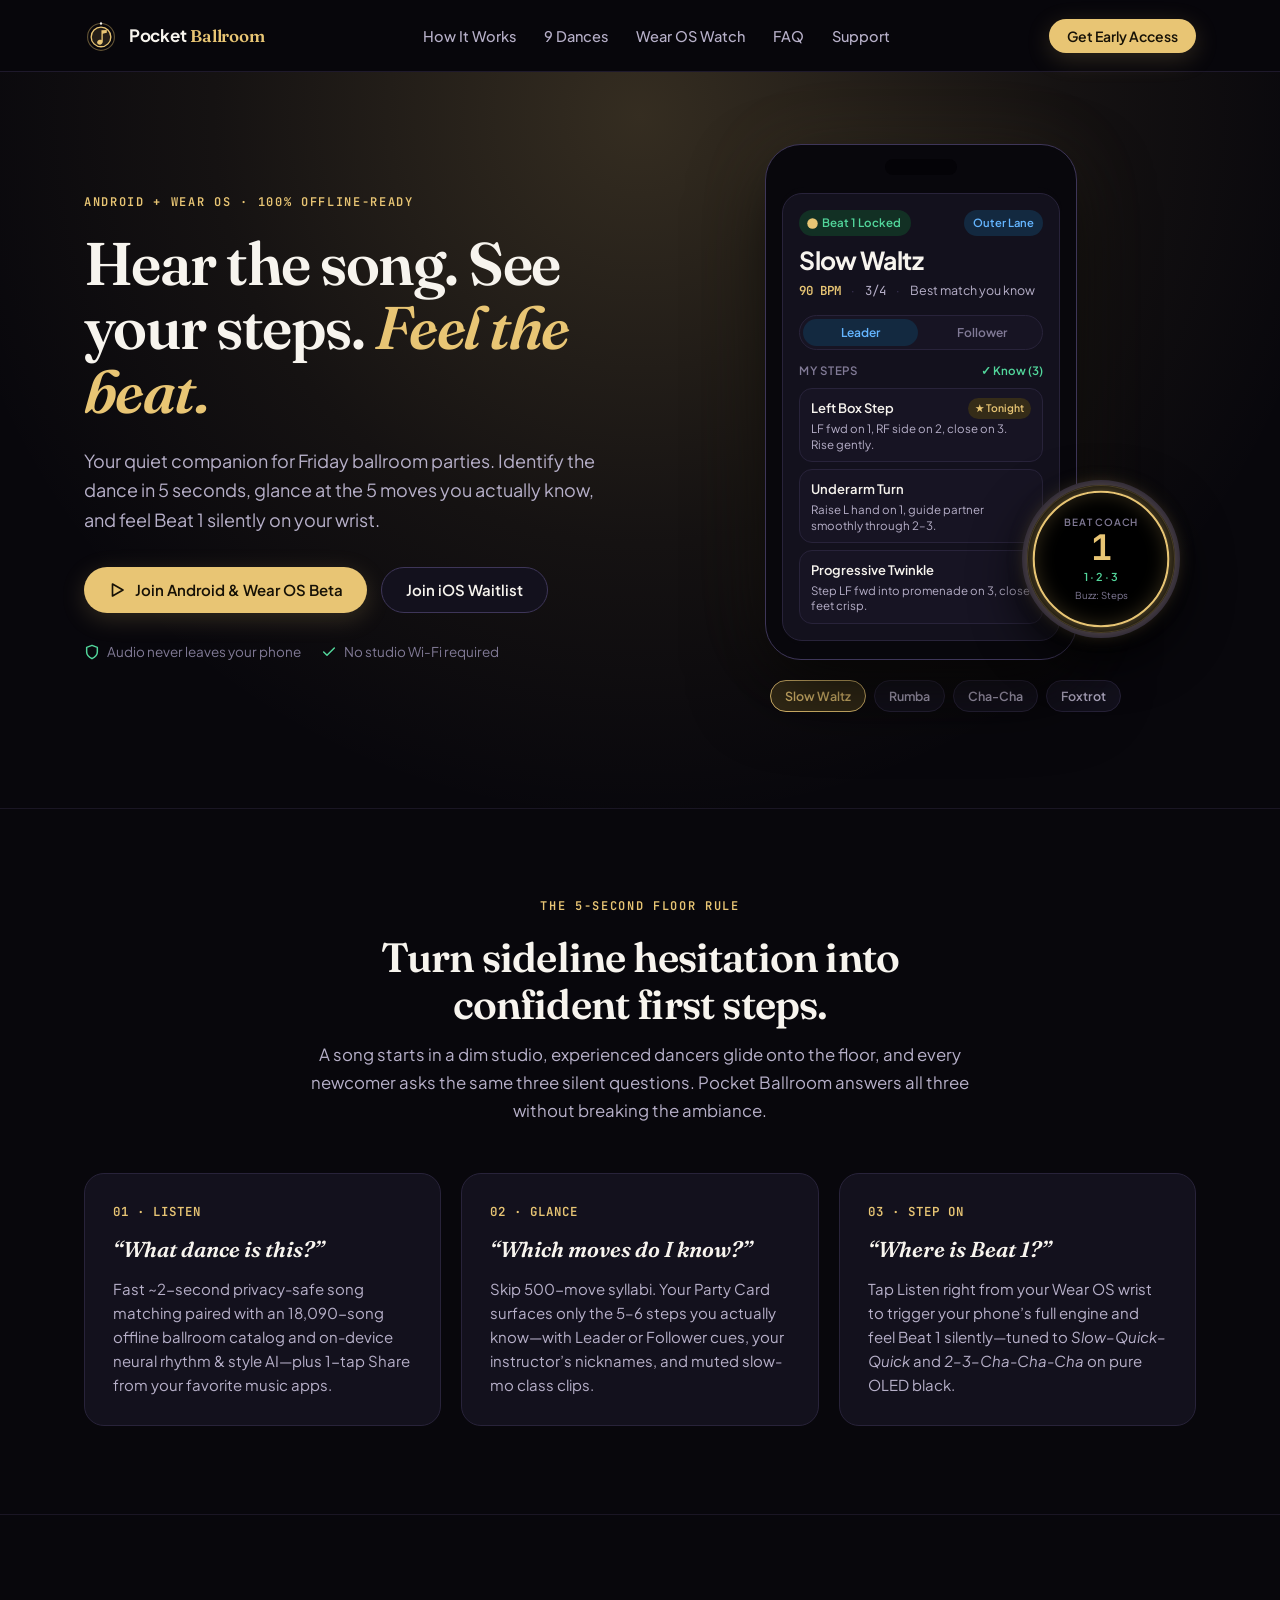
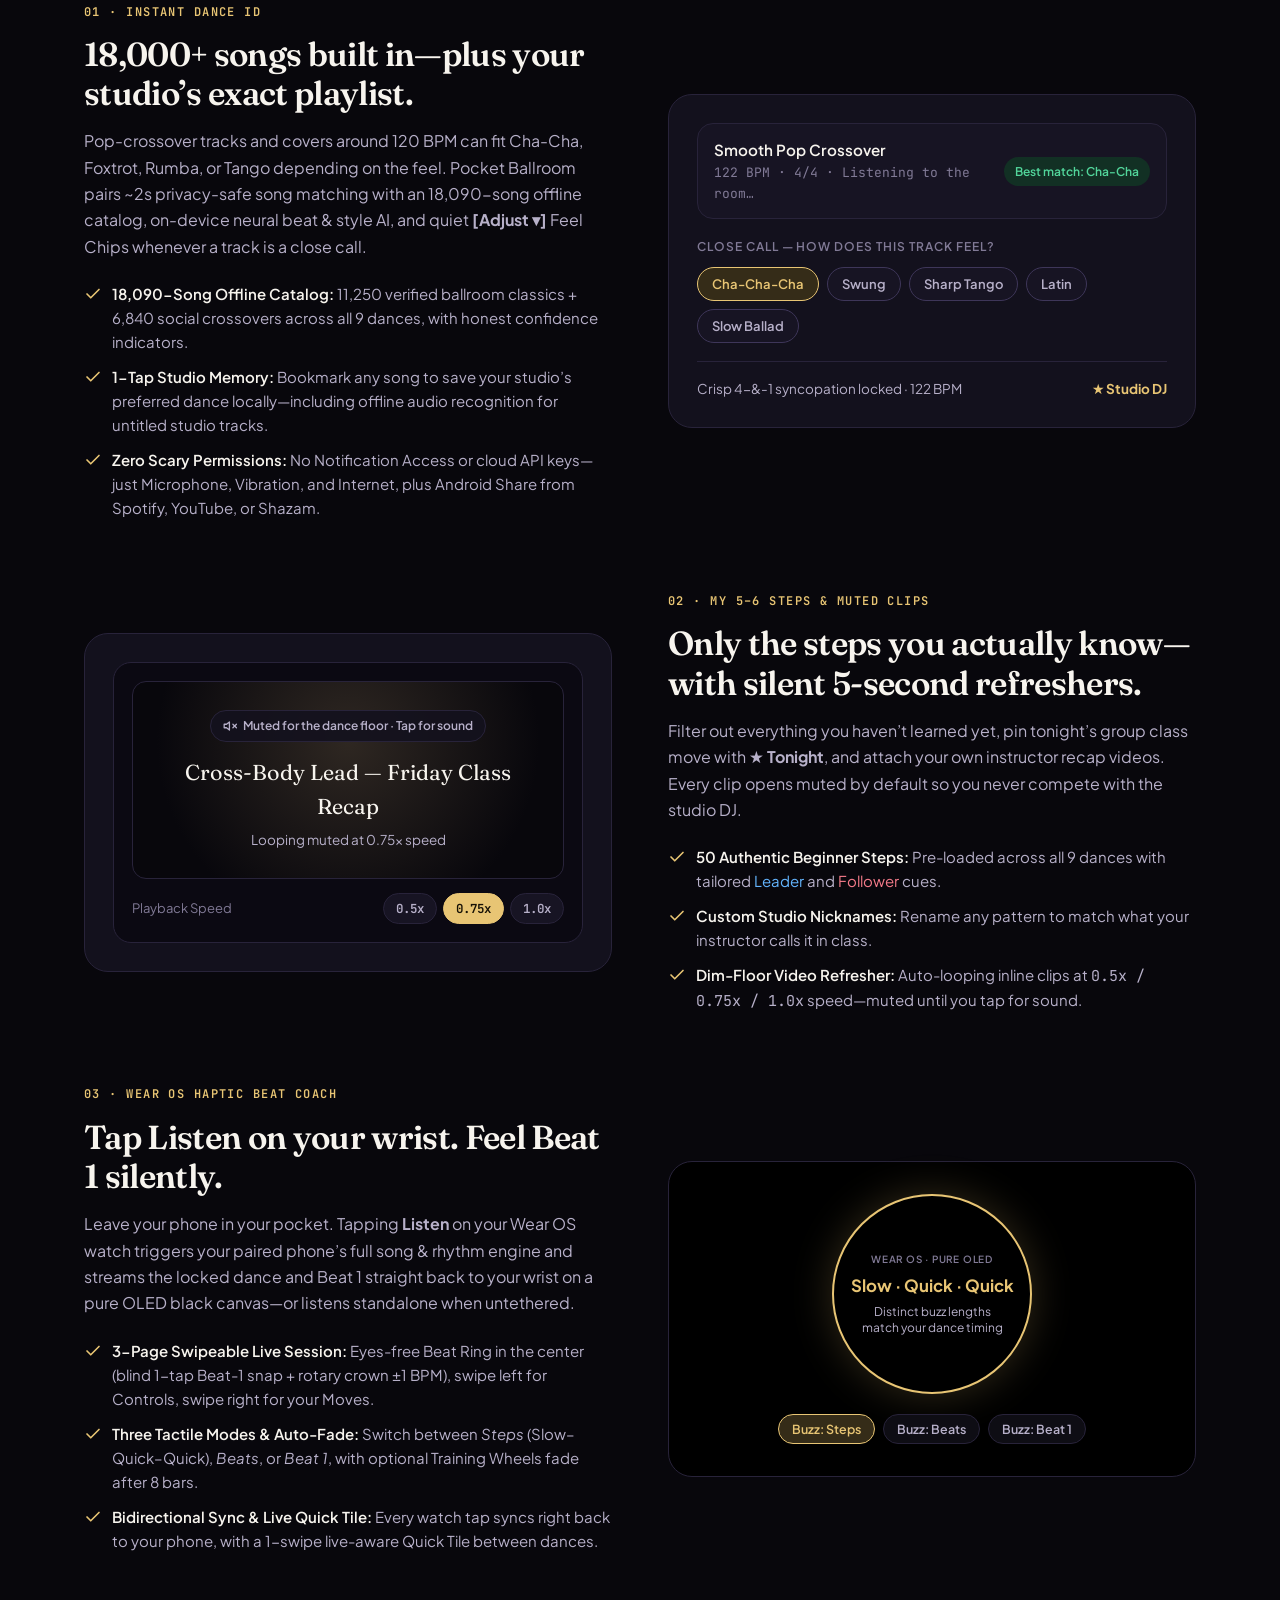
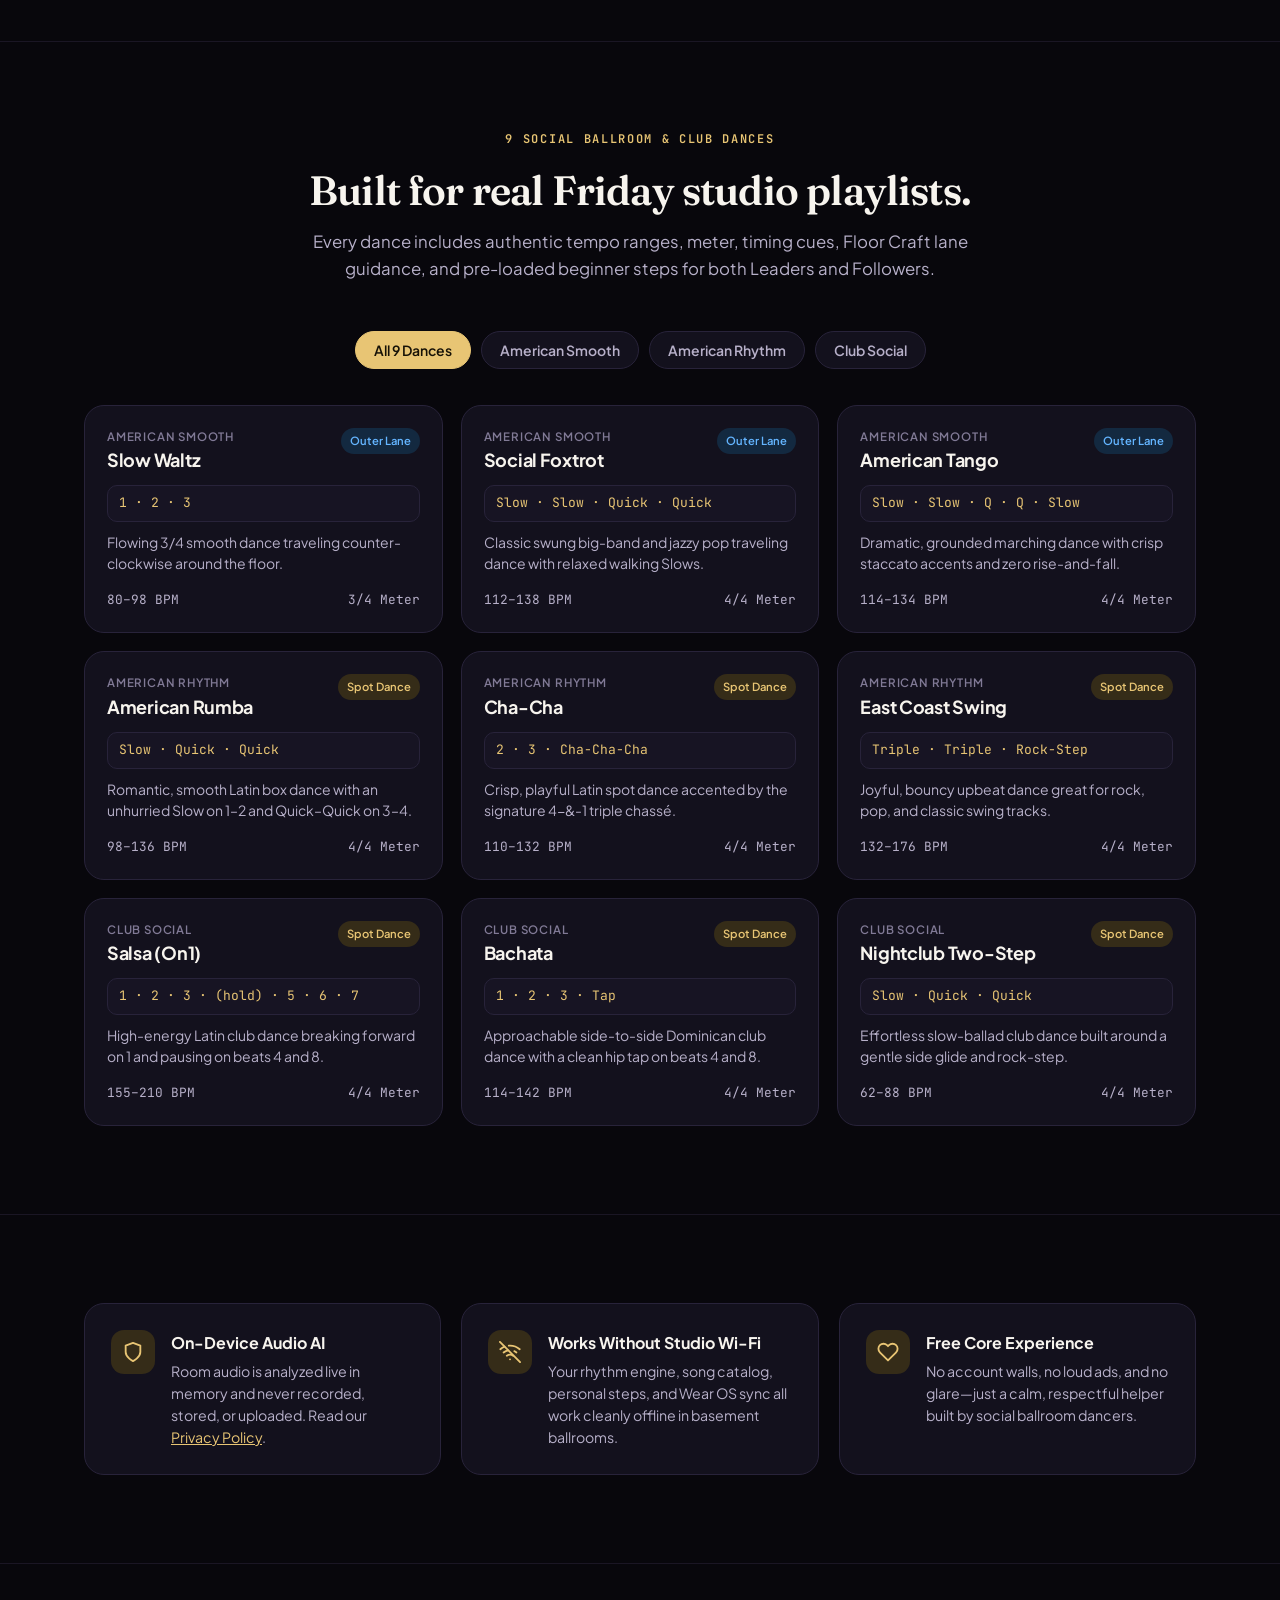
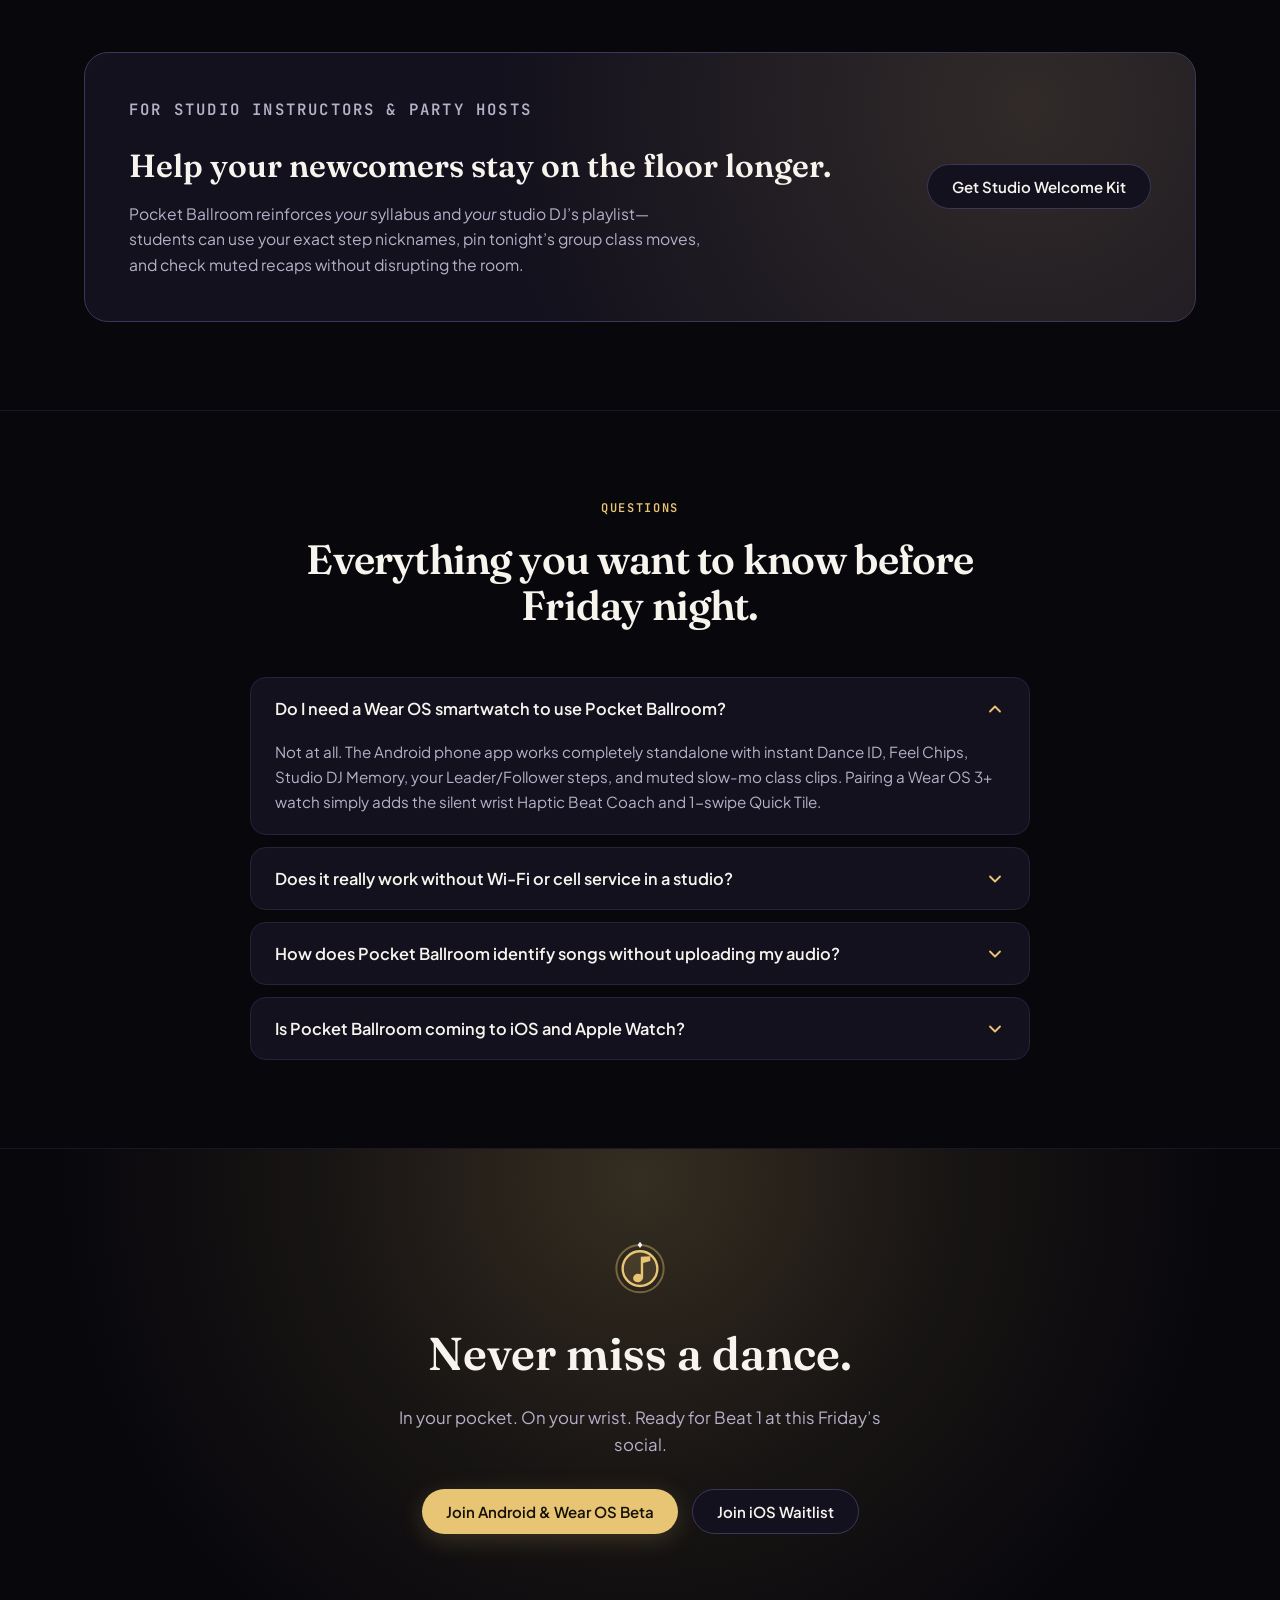
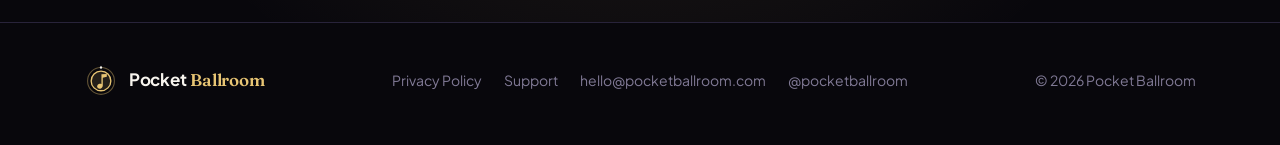
==== commit 86d698ac: "Sync website, Privacy Policy, Support & Brand Playbook to App v1.7.0" ====
--- a/index.html
+++ b/index.html
@@ -200,7 +200,7 @@
             <span class="story-step-num">01 · LISTEN</span>
             <h3 class="story-question">“What dance is this?”</h3>
             <p class="story-answer">
-              On-device rhythm AI listens to the room for BPM, 3/4 vs. 4/4 meter, and groove—paired with automatic Android Now Playing detection and 1-tap Share from your favorite music apps.
+              Fast ~2-second privacy-safe song matching paired with an 18,090-song offline ballroom catalog and on-device neural rhythm &amp; style AI—plus 1-tap Share from your favorite music apps.
             </p>
           </article>
 
@@ -216,7 +216,7 @@
             <span class="story-step-num">03 · STEP ON</span>
             <h3 class="story-question">“Where is Beat 1?”</h3>
             <p class="story-answer">
-              Feel the downbeat silently on your Wear OS wrist—tuned to real dance timing like <em>Slow–Quick–Quick</em> and <em>2–3–Cha-Cha-Cha</em>, with zero beeps and pure OLED black.
+              Tap Listen right from your Wear OS wrist to trigger your phone’s full engine and feel Beat 1 silently—tuned to <em>Slow–Quick–Quick</em> and <em>2–3–Cha-Cha-Cha</em> on pure OLED black.
             </p>
           </article>
         </div>
@@ -227,26 +227,26 @@
     <section class="section">
       <div class="container feature-stack">
 
-        <!-- Feature 1: Instant Dance ID + Studio DJ Memory -->
+        <!-- Feature 1: Instant Dance ID + 18,090-Song Catalog & Studio Memory -->
         <div class="feature-row">
           <div>
             <p class="feature-kicker">01 · Instant Dance ID</p>
-            <h2 class="feature-title">Know the dance—and teach it your studio DJ’s playlist.</h2>
+            <h2 class="feature-title">18,000+ songs built in—plus your studio’s exact playlist.</h2>
             <p class="feature-desc">
-              Pop-crossover tracks around 120 BPM can fit Cha-Cha, Foxtrot, Rumba, or Tango depending on the feel. Tap a single Feel Chip to settle close calls, or save a track once with Studio DJ Memory so it locks automatically next Friday.
+              Pop-crossover tracks and covers around 120 BPM can fit Cha-Cha, Foxtrot, Rumba, or Tango depending on the feel. Pocket Ballroom pairs ~2s privacy-safe song matching with an 18,090-song offline catalog, on-device neural beat &amp; style AI, and quiet <strong>[Adjust ▾]</strong> Feel Chips whenever a track is a close call.
             </p>
             <ul class="feature-bullets">
               <li>
                 <svg width="18" height="18" viewBox="0 0 24 24" fill="none" stroke="currentColor" stroke-width="2.2" stroke-linecap="round" stroke-linejoin="round" aria-hidden="true"><polyline points="20 6 9 17 4 12"/></svg>
-                <span><strong>Curated Party Catalog:</strong> Ships with hundreds of verified ballroom &amp; pop-crossover tracks mapped to Primary and Secondary dances.</span>
-              </li>
-              <li>
-                <svg width="18" height="18" viewBox="0 0 24 24" fill="none" stroke="currentColor" stroke-width="2.2" stroke-linecap="round" stroke-linejoin="round" aria-hidden="true"><polyline points="20 6 9 17 4 12"/></svg>
-                <span><strong>Studio DJ Memory:</strong> Tap <em>Remember for My Studio DJ</em> to store your studio’s exact song-to-dance overrides locally on your phone.</span>
-              </li>
-              <li>
-                <svg width="18" height="18" viewBox="0 0 24 24" fill="none" stroke="currentColor" stroke-width="2.2" stroke-linecap="round" stroke-linejoin="round" aria-hidden="true"><polyline points="20 6 9 17 4 12"/></svg>
-                <span><strong>Zero-Tap &amp; Share Support:</strong> Works automatically with Pixel Now Playing or via Android Share from Spotify, YouTube, or Shazam.</span>
+                <span><strong>18,090-Song Offline Catalog:</strong> 11,250 verified ballroom classics + 6,840 social crossovers across all 9 dances, with honest confidence indicators.</span>
+              </li>
+              <li>
+                <svg width="18" height="18" viewBox="0 0 24 24" fill="none" stroke="currentColor" stroke-width="2.2" stroke-linecap="round" stroke-linejoin="round" aria-hidden="true"><polyline points="20 6 9 17 4 12"/></svg>
+                <span><strong>1-Tap Studio Memory:</strong> Bookmark any song to save your studio’s preferred dance locally—including offline audio recognition for untitled studio tracks.</span>
+              </li>
+              <li>
+                <svg width="18" height="18" viewBox="0 0 24 24" fill="none" stroke="currentColor" stroke-width="2.2" stroke-linecap="round" stroke-linejoin="round" aria-hidden="true"><polyline points="20 6 9 17 4 12"/></svg>
+                <span><strong>Zero Scary Permissions:</strong> No Notification Access or cloud API keys—just Microphone, Vibration, and Internet, plus Android Share from Spotify, YouTube, or Shazam.</span>
               </li>
             </ul>
           </div>
@@ -331,22 +331,22 @@
         <div class="feature-row" id="wear-os">
           <div>
             <p class="feature-kicker">03 · Wear OS Haptic Beat Coach</p>
-            <h2 class="feature-title">Feel Beat 1 silently on your wrist.</h2>
+            <h2 class="feature-title">Tap Listen on your wrist. Feel Beat 1 silently.</h2>
             <p class="feature-desc">
-              Leave your phone in your pocket. Your Wear OS watch locks onto the song’s live BPM and pulses real dance-step timing directly to your wrist on a zero-glare pure OLED black canvas.
+              Leave your phone in your pocket. Tapping <strong>Listen</strong> on your Wear OS watch triggers your paired phone’s full song &amp; rhythm engine and streams the locked dance and Beat 1 straight back to your wrist on a pure OLED black canvas—or listens standalone when untethered.
             </p>
             <ul class="feature-bullets">
               <li>
                 <svg width="18" height="18" viewBox="0 0 24 24" fill="none" stroke="currentColor" stroke-width="2.2" stroke-linecap="round" stroke-linejoin="round" aria-hidden="true"><polyline points="20 6 9 17 4 12"/></svg>
-                <span><strong>Three Tactile Modes:</strong> Switch between <em>Buzz: Steps</em> (Slow–Quick–Quick), <em>Buzz: Beats</em>, or <em>Buzz: Beat 1</em>.</span>
-              </li>
-              <li>
-                <svg width="18" height="18" viewBox="0 0 24 24" fill="none" stroke="currentColor" stroke-width="2.2" stroke-linecap="round" stroke-linejoin="round" aria-hidden="true"><polyline points="20 6 9 17 4 12"/></svg>
-                <span><strong>Training Wheels Auto-Fade:</strong> Gradually fades haptics after 4–8 bars once you’ve locked into the groove on your own.</span>
-              </li>
-              <li>
-                <svg width="18" height="18" viewBox="0 0 24 24" fill="none" stroke="currentColor" stroke-width="2.2" stroke-linecap="round" stroke-linejoin="round" aria-hidden="true"><polyline points="20 6 9 17 4 12"/></svg>
-                <span><strong>Blind 1-Tap Beat 1 Snap &amp; Quick Tile:</strong> Re-align Beat 1 without looking down, nudge BPM with the crown, or launch in one swipe.</span>
+                <span><strong>3-Page Swipeable Live Session:</strong> Eyes-free Beat Ring in the center (blind 1-tap Beat-1 snap + rotary crown ±1 BPM), swipe left for Controls, swipe right for your Moves.</span>
+              </li>
+              <li>
+                <svg width="18" height="18" viewBox="0 0 24 24" fill="none" stroke="currentColor" stroke-width="2.2" stroke-linecap="round" stroke-linejoin="round" aria-hidden="true"><polyline points="20 6 9 17 4 12"/></svg>
+                <span><strong>Three Tactile Modes &amp; Auto-Fade:</strong> Switch between <em>Steps</em> (Slow–Quick–Quick), <em>Beats</em>, or <em>Beat 1</em>, with optional Training Wheels fade after 8 bars.</span>
+              </li>
+              <li>
+                <svg width="18" height="18" viewBox="0 0 24 24" fill="none" stroke="currentColor" stroke-width="2.2" stroke-linecap="round" stroke-linejoin="round" aria-hidden="true"><polyline points="20 6 9 17 4 12"/></svg>
+                <span><strong>Bidirectional Sync &amp; Live Quick Tile:</strong> Every watch tap syncs right back to your phone, with a 1-swipe live-aware Quick Tile between dances.</span>
               </li>
             </ul>
           </div>
@@ -626,11 +626,11 @@
 
           <div class="faq-item" data-open="false">
             <button type="button" class="faq-trigger" aria-expanded="false">
-              <span>Which phones support automatic “Now Playing” song detection?</span>
+              <span>How does Pocket Ballroom identify songs without uploading my audio?</span>
               <svg class="faq-chevron" width="20" height="20" viewBox="0 0 24 24" fill="none" stroke="currentColor" stroke-width="2.2" stroke-linecap="round" stroke-linejoin="round"><polyline points="6 9 12 15 18 9"/></svg>
             </button>
             <div class="faq-panel">
-              Google Pixel phones with Android’s offline <em>Now Playing</em> feature can automatically feed recognized songs straight to Pocket Ballroom with zero taps once you grant Notification Access. On any other Android phone, you can use our built-in on-device rhythm listener or tap <strong>Share → Pocket Ballroom</strong> from Shazam, Google Song Search, Spotify, or YouTube.
+              When online, Pocket Ballroom converts a short audio snippet into a non-reversible one-way acoustic signature locally on your device to match the song title in ~2 seconds, then looks it up in our bundled <strong>18,090-song offline ballroom catalog</strong>—raw audio never leaves your phone. Offline, our on-device neural rhythm &amp; style AI takes over automatically, and you can also tap <strong>Share → Pocket Ballroom</strong> from Spotify, YouTube, or Shazam.
             </div>
           </div>
 
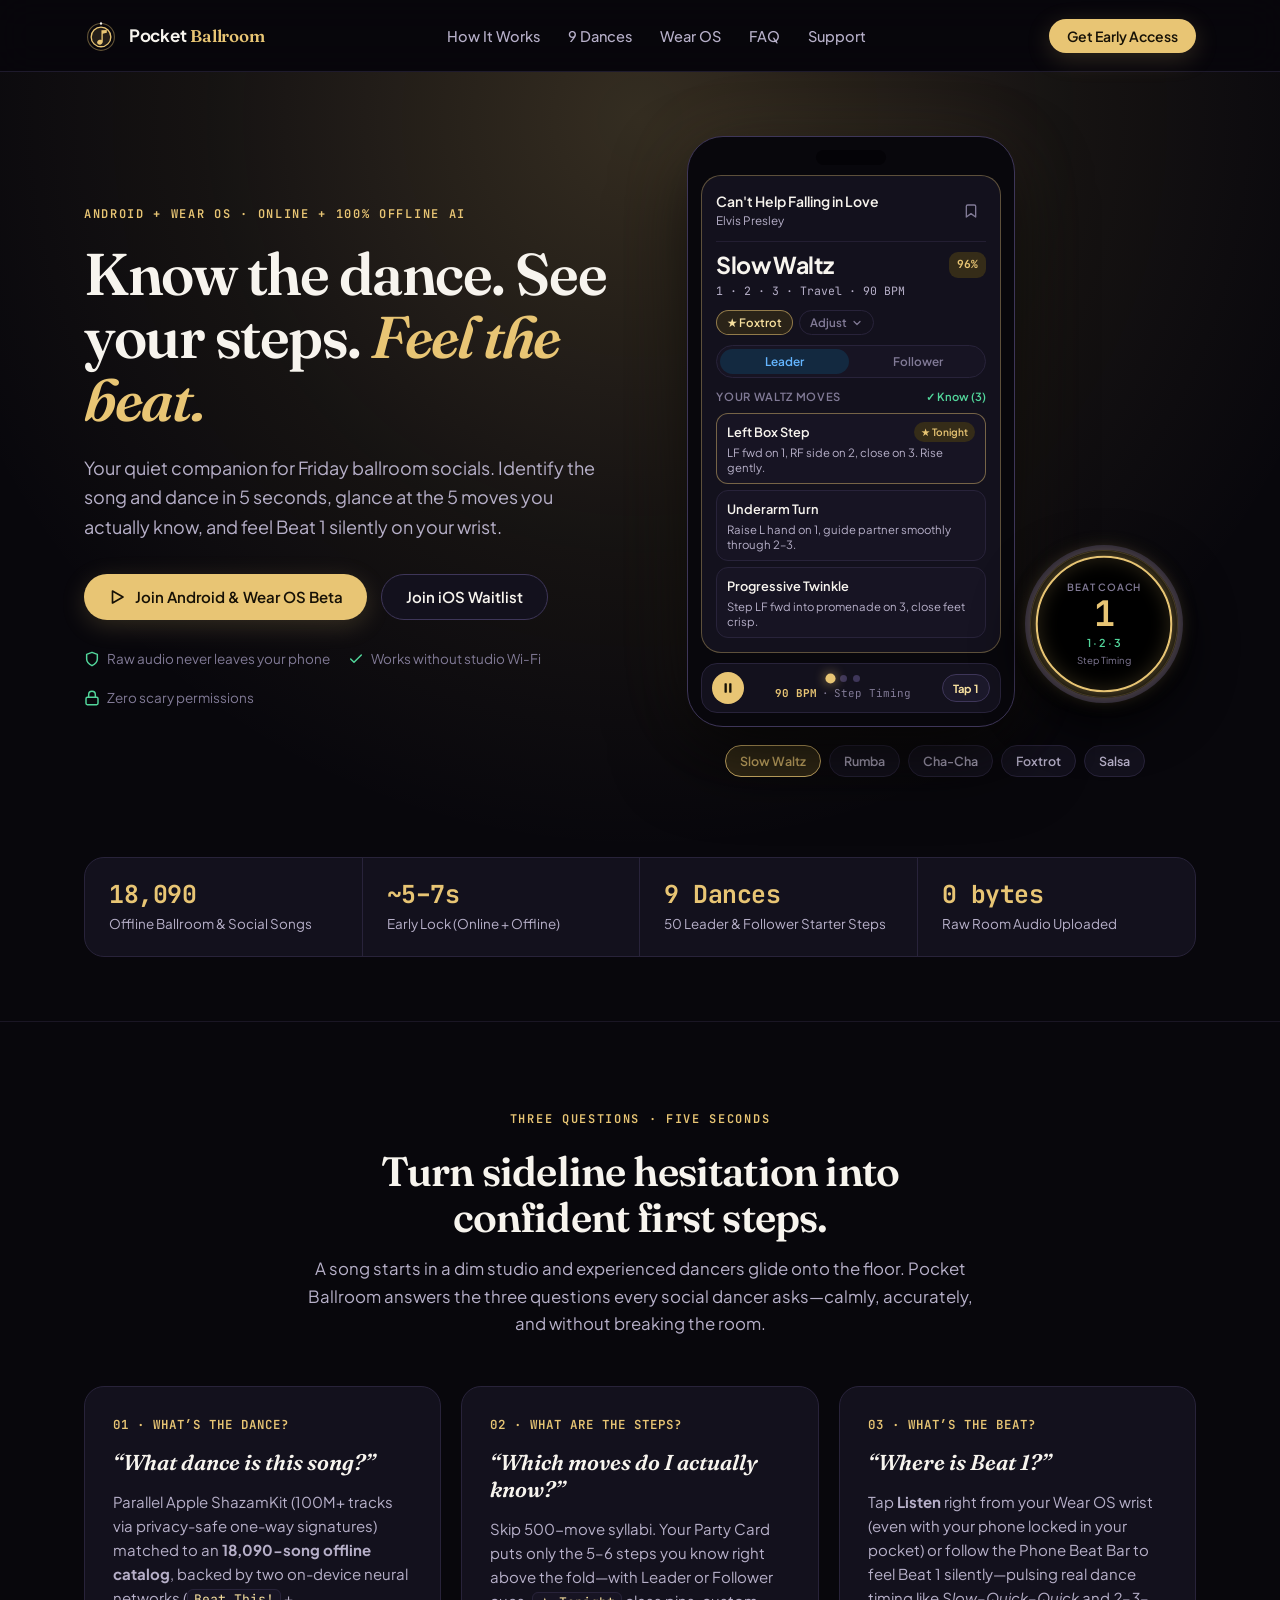
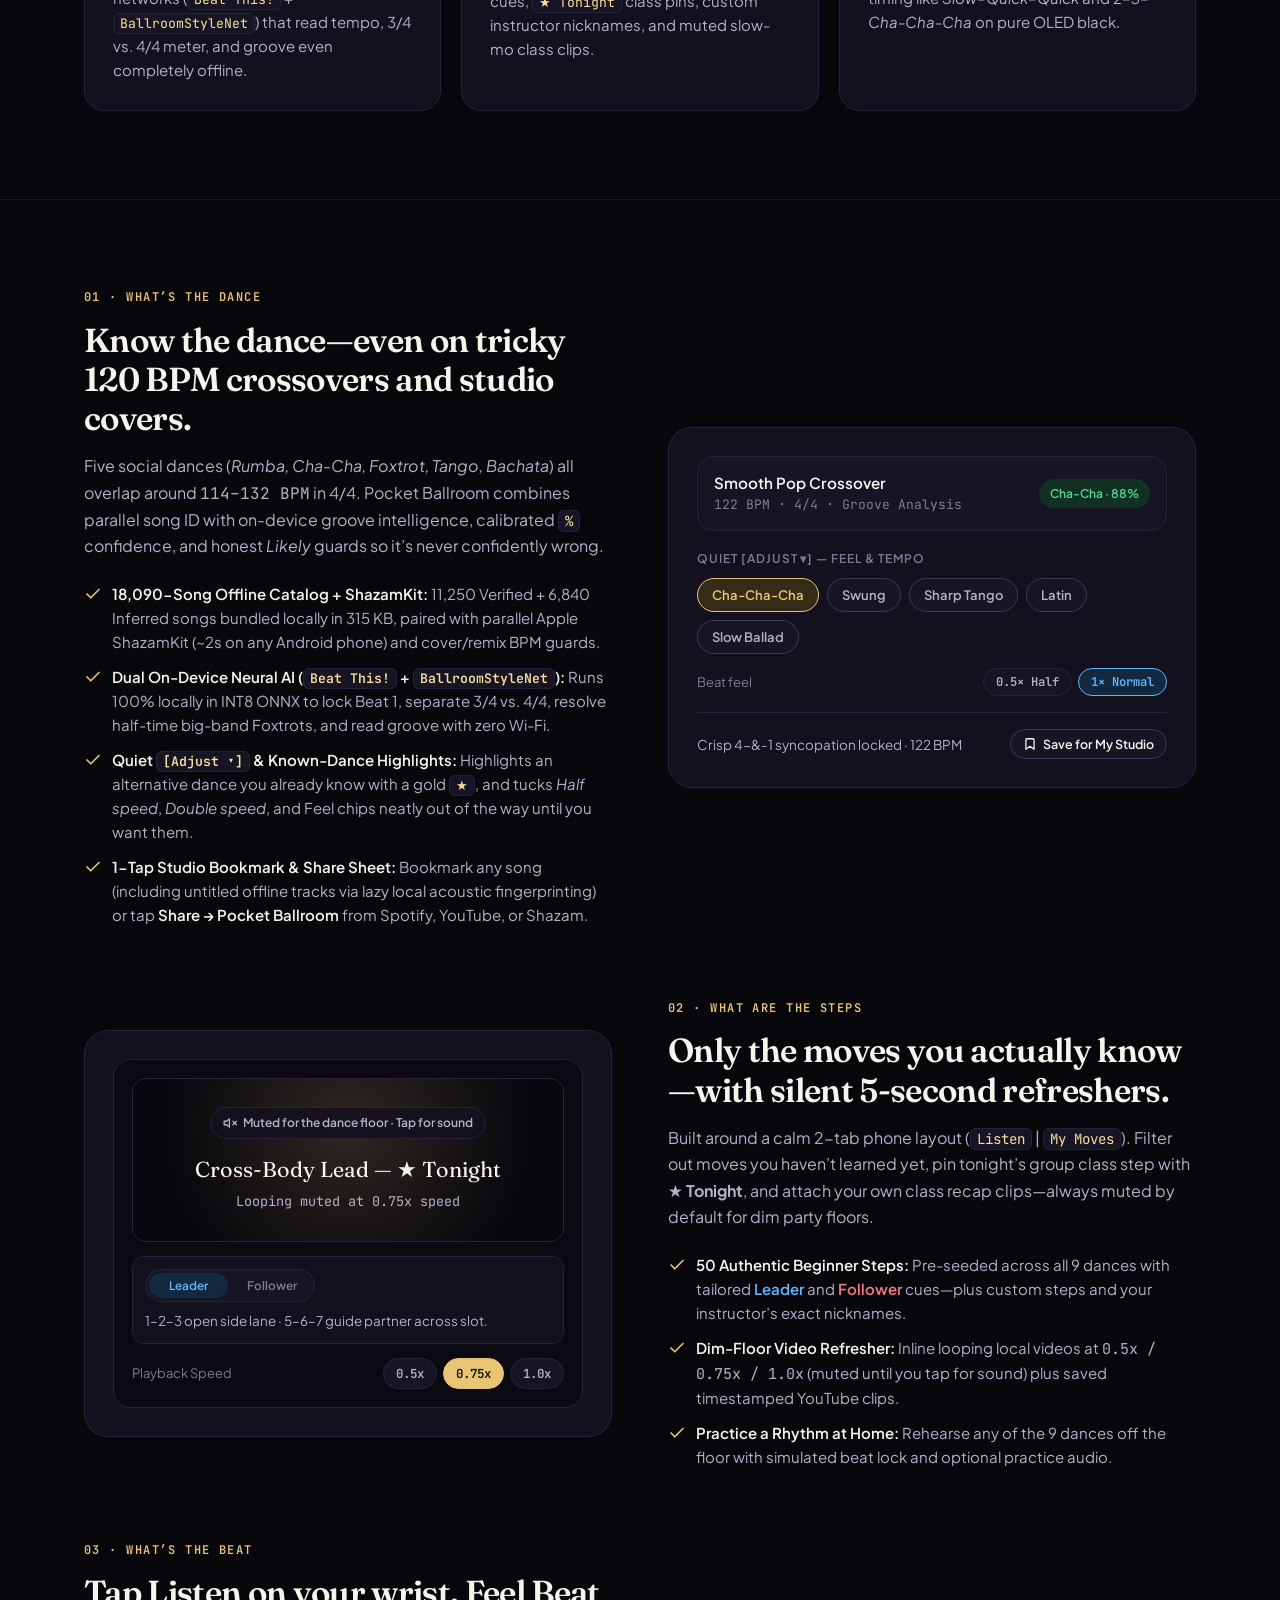
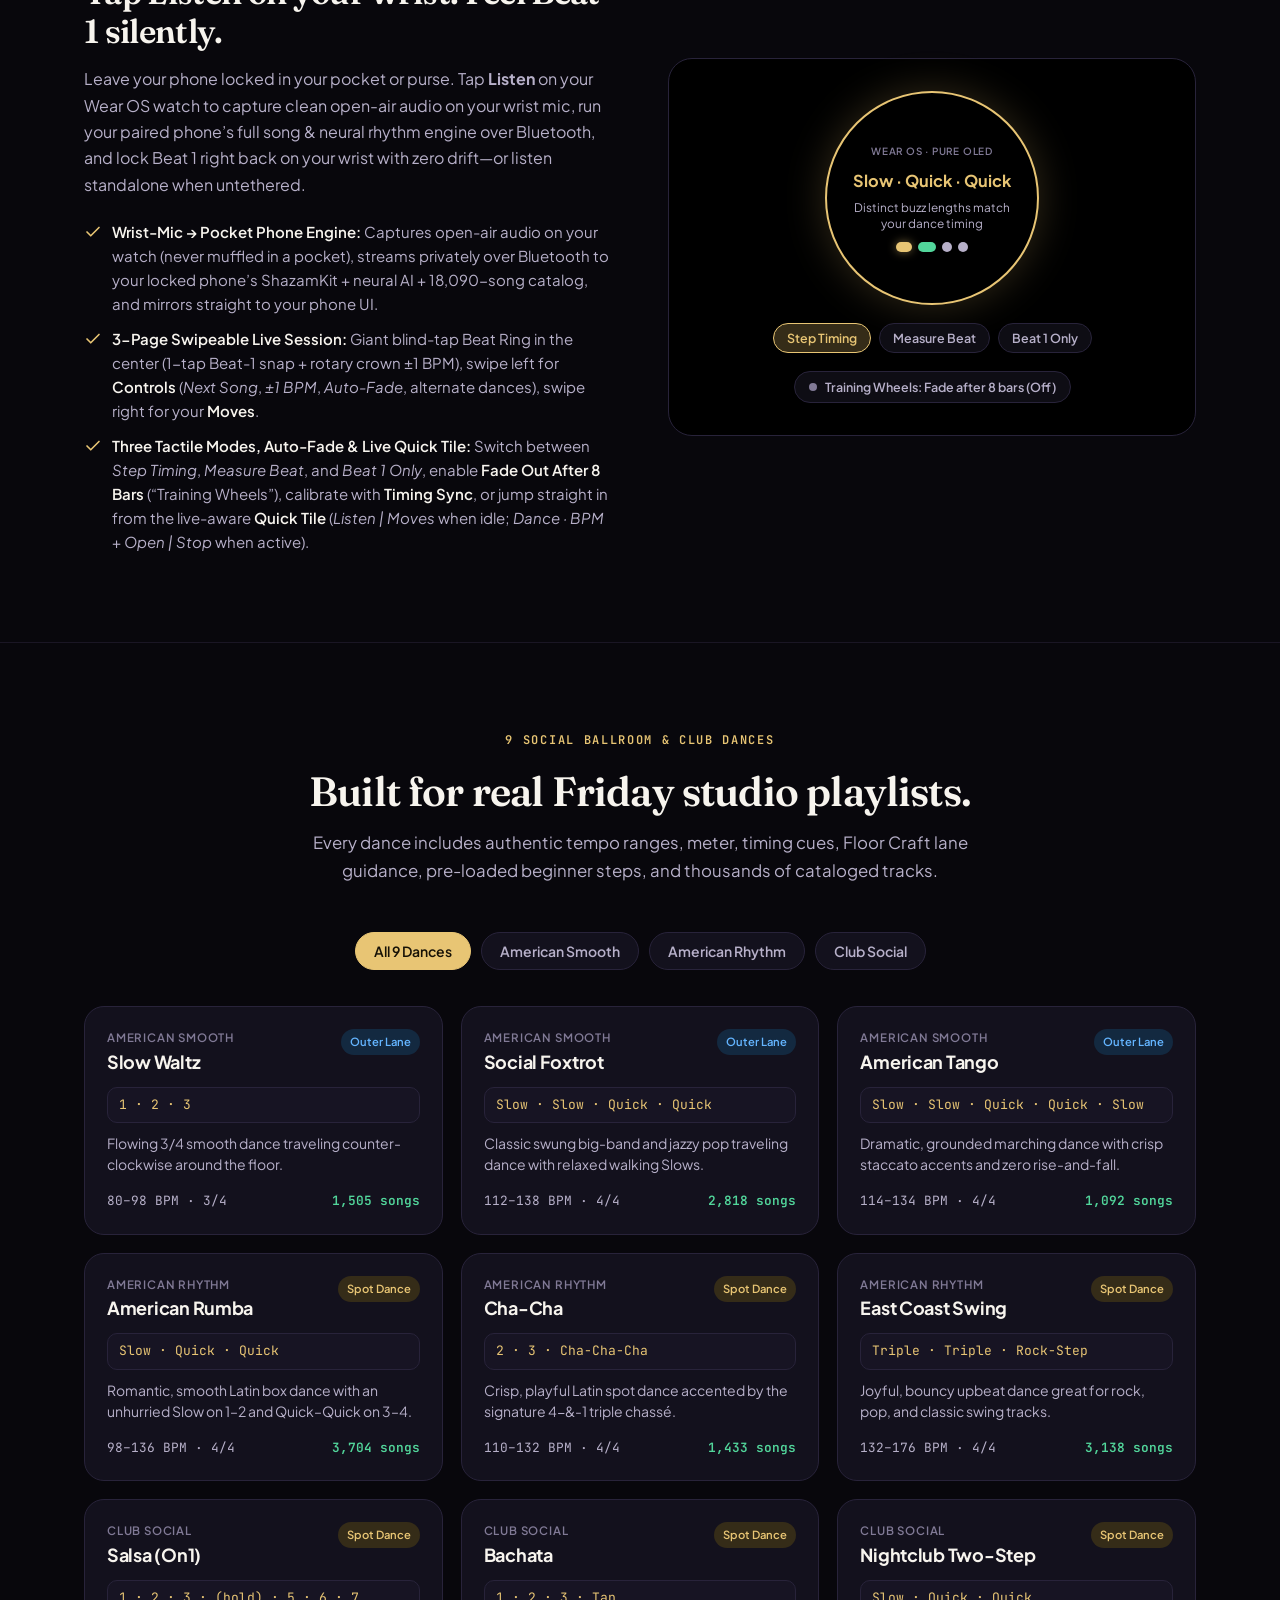
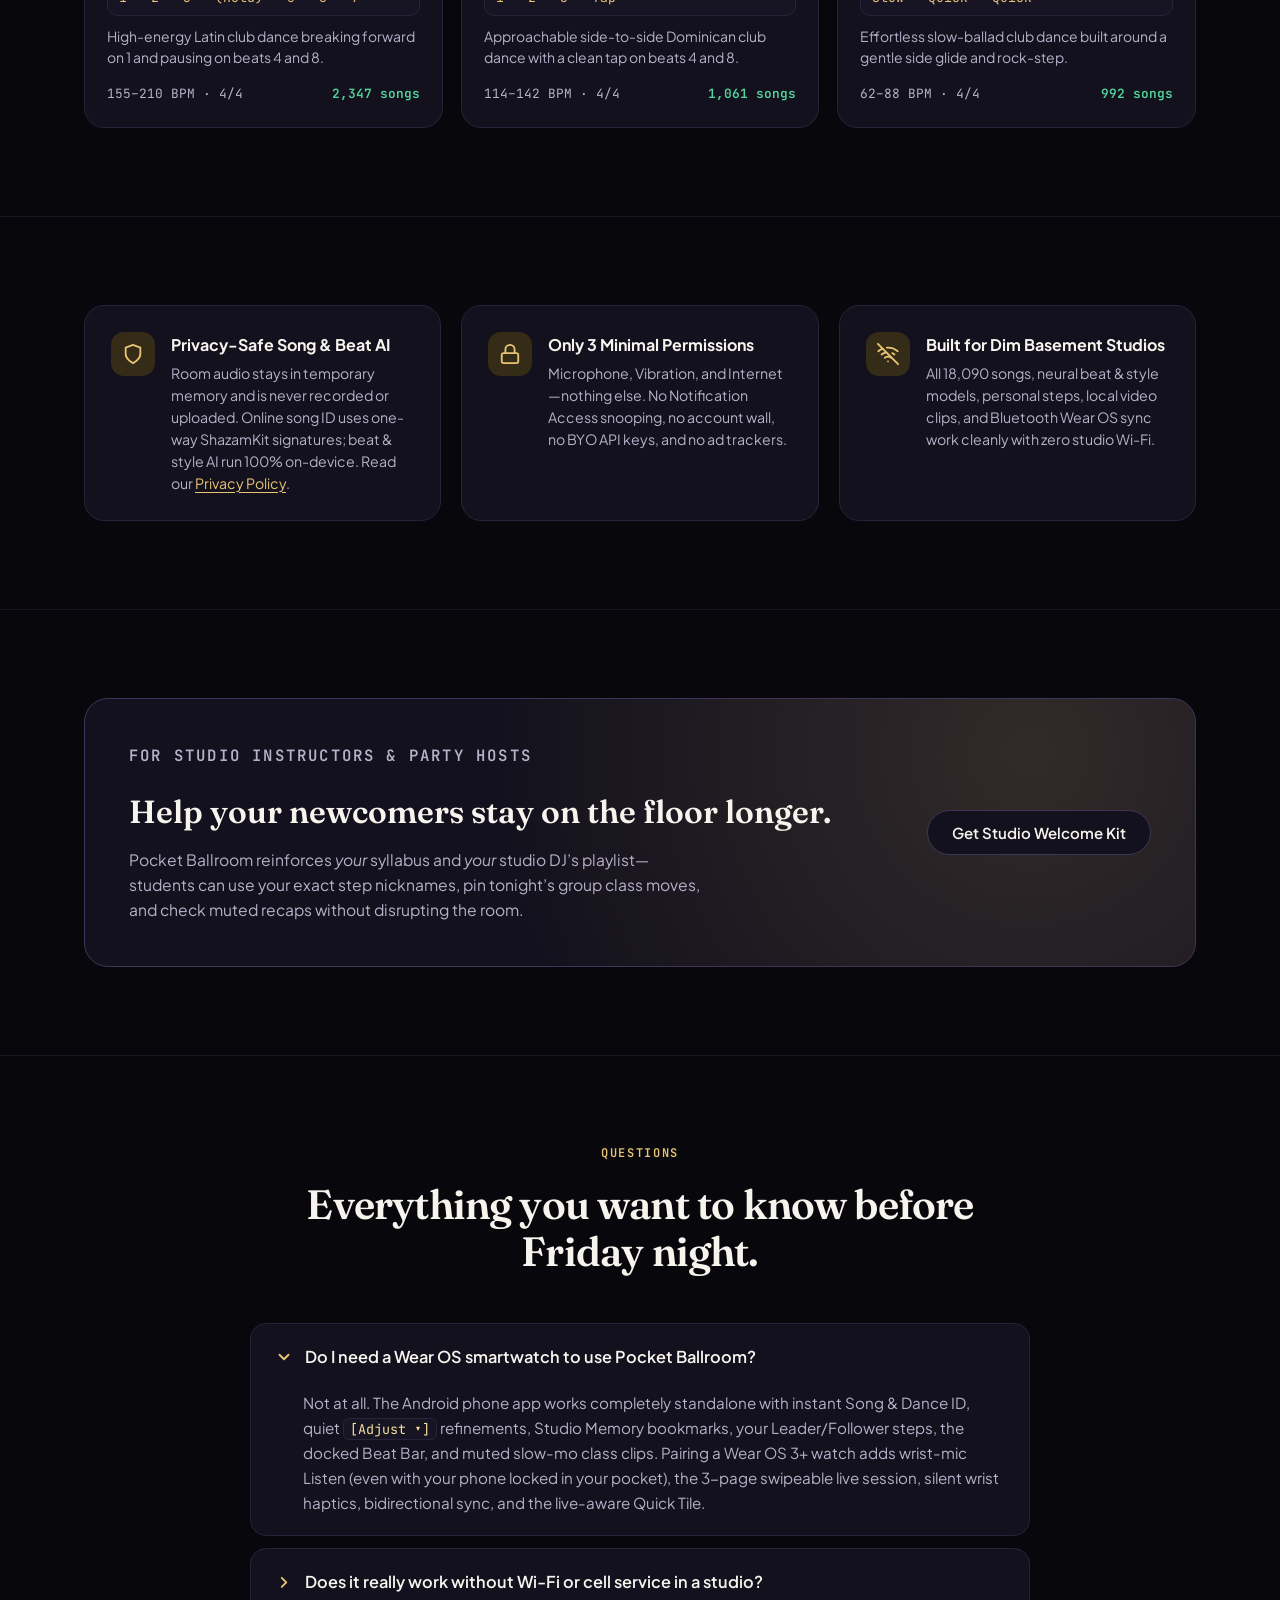
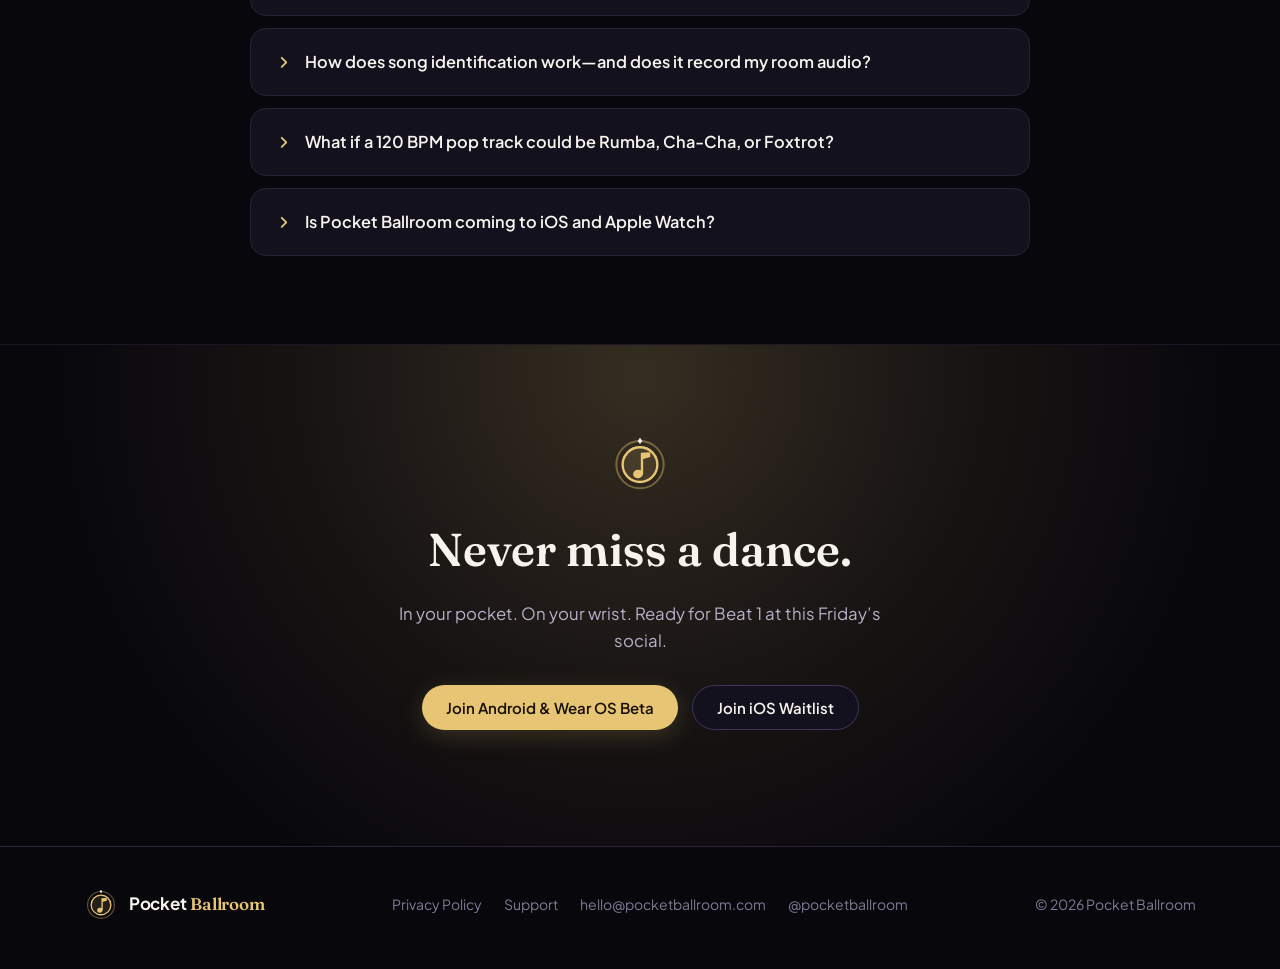
==== commit a1bfd5fc: "Upgrade website UI/UX and sync copy, Privacy & Support to Pocket Ballroom v1.7.1" ====
--- a/index.html
+++ b/index.html
@@ -4,7 +4,7 @@
   <meta charset="UTF-8">
   <meta name="viewport" content="width=device-width, initial-scale=1.0">
   <title>Pocket Ballroom — Know the Dance, See Your Steps, Feel Beat 1</title>
-  <meta name="description" content="The offline-first ballroom dance app for Android &amp; Wear OS. Identify the dance in 5 seconds, glance at your steps, and feel Beat 1 silently on your wrist.">
+  <meta name="description" content="Know the dance, see your steps, and feel Beat 1. Pocket Ballroom for Android &amp; Wear OS pairs parallel song ID and 18,090 offline tracks with on-device neural rhythm AI and silent wrist haptics.">
   <link rel="canonical" href="https://pocketballroom.com/">
   <meta name="theme-color" content="#08070C">
 
@@ -12,15 +12,15 @@
   <meta property="og:type" content="website">
   <meta property="og:site_name" content="Pocket Ballroom">
   <meta property="og:title" content="Pocket Ballroom — Know the Dance, See Your Steps, Feel Beat 1">
-  <meta property="og:description" content="Your quiet companion for Friday ballroom socials. Identify the dance in 5 seconds, glance at your steps, and feel Beat 1 silently on your wrist.">
+  <meta property="og:description" content="Know the dance, see your steps, and feel Beat 1. Pocket Ballroom for Android &amp; Wear OS pairs parallel song ID and 18,090 offline tracks with on-device neural rhythm AI and silent wrist haptics.">
   <meta property="og:url" content="https://pocketballroom.com/">
   <meta property="og:image" content="https://pocketballroom.com/assets/og-card.png">
   <meta property="og:image:width" content="1200">
   <meta property="og:image:height" content="630">
   <meta name="twitter:card" content="summary_large_image">
   <meta name="twitter:site" content="@pocketballroom">
-  <meta name="twitter:title" content="Pocket Ballroom — Never miss a dance.">
-  <meta name="twitter:description" content="Identify the dance in 5 seconds, glance at your 5–6 steps, and feel Beat 1 silently on your Wear OS wrist. Works 100% offline.">
+  <meta name="twitter:title" content="Pocket Ballroom — Know the dance. See your steps. Feel the beat.">
+  <meta name="twitter:description" content="Know the dance, see your steps, and feel Beat 1. Parallel song ID + 18,090 offline tracks + on-device neural rhythm AI + silent Wear OS haptics.">
   <meta name="twitter:image" content="https://pocketballroom.com/assets/og-card.png">
 
   <!-- Icons -->
@@ -43,7 +43,7 @@
     "name": "Pocket Ballroom",
     "operatingSystem": "Android, Wear OS",
     "applicationCategory": "MusicApplication",
-    "description": "The offline-first ballroom dance app for Android & Wear OS. Identify the dance in 5 seconds, glance at your steps, and feel Beat 1 silently on your wrist.",
+    "description": "Know the dance, see your steps, and feel Beat 1. Pocket Ballroom for Android & Wear OS pairs parallel song ID and 18,090 offline tracks with on-device neural rhythm AI and silent wrist haptics.",
     "url": "https://pocketballroom.com",
     "offers": {
       "@type": "Offer",
@@ -52,6 +52,9 @@
     }
   }
   </script>
+
+  <script defer src="/config.js"></script>
+  <script defer src="/js/app.js"></script>
 </head>
 <body>
 
@@ -70,7 +73,7 @@
         <ul class="nav-links" id="nav-links">
           <li><a href="#how-it-works">How It Works</a></li>
           <li><a href="#dances">9 Dances</a></li>
-          <li><a href="#wear-os">Wear OS Watch</a></li>
+          <li><a href="#wear-os">Wear OS</a></li>
           <li><a href="#faq">FAQ</a></li>
           <li><a href="/support/">Support</a></li>
         </ul>
@@ -78,8 +81,8 @@
 
       <div class="nav-actions">
         <a href="#early-access" class="btn btn-gold btn-sm" data-cta="android" data-open-modal="android">Get Early Access</a>
-        <button class="mobile-menu-btn" id="mobile-menu-btn" aria-label="Toggle menu" aria-expanded="false">
-          <svg width="20" height="20" viewBox="0 0 24 24" fill="none" stroke="currentColor" stroke-width="2" stroke-linecap="round">
+        <button type="button" class="mobile-menu-btn" id="mobile-menu-btn" aria-label="Toggle menu" aria-expanded="false">
+          <svg width="20" height="20" viewBox="0 0 24 24" fill="none" stroke="currentColor" stroke-width="2" stroke-linecap="round" aria-hidden="true">
             <line x1="4" y1="7" x2="20" y2="7"></line>
             <line x1="4" y1="12" x2="20" y2="12"></line>
             <line x1="4" y1="17" x2="20" y2="17"></line>
@@ -95,10 +98,10 @@
     <section class="hero">
       <div class="container hero-grid">
         <div>
-          <p class="eyebrow">Android + Wear OS · 100% Offline-Ready</p>
-          <h1 class="hero-title">Hear the song. See your steps. <em>Feel the beat.</em></h1>
+          <p class="eyebrow">Android + Wear OS · Online + 100% Offline AI</p>
+          <h1 class="hero-title">Know the dance. See your steps. <em>Feel the beat.</em></h1>
           <p class="hero-sub">
-            Your quiet companion for Friday ballroom parties. Identify the dance in 5 seconds, glance at the 5 moves you actually know, and feel Beat 1 silently on your wrist.
+            Your quiet companion for Friday ballroom socials. Identify the song and dance in 5 seconds, glance at the 5 moves you actually know, and feel Beat 1 silently on your wrist.
           </p>
 
           <div class="hero-ctas">
@@ -116,50 +119,99 @@
           <div class="hero-meta">
             <span>
               <svg width="16" height="16" viewBox="0 0 24 24" fill="none" stroke="currentColor" stroke-width="2.2" stroke-linecap="round" stroke-linejoin="round" aria-hidden="true"><path d="M12 22s8-4 8-10V5l-8-3-8 3v7c0 6 8 10 8 10z"/></svg>
-              Audio never leaves your phone
+              Raw audio never leaves your phone
             </span>
             <span>
               <svg width="16" height="16" viewBox="0 0 24 24" fill="none" stroke="currentColor" stroke-width="2.2" stroke-linecap="round" stroke-linejoin="round" aria-hidden="true"><polyline points="20 6 9 17 4 12"/></svg>
-              No studio Wi-Fi required
+              Works without studio Wi-Fi
             </span>
-          </div>
-        </div>
-
-        <!-- Interactive Phone + Wear OS Watch Preview -->
+            <span>
+              <svg width="16" height="16" viewBox="0 0 24 24" fill="none" stroke="currentColor" stroke-width="2.2" stroke-linecap="round" stroke-linejoin="round" aria-hidden="true"><rect x="3" y="11" width="18" height="11" rx="2" ry="2"/><path d="M7 11V7a5 5 0 0 1 10 0v4"/></svg>
+              Zero scary permissions
+            </span>
+          </div>
+        </div>
+
+        <!-- Interactive v1.6.1 Phone + Wear OS Watch Preview -->
         <div class="hero-stage">
           <div class="stage-devices">
-            <div class="phone-frame" aria-label="Interactive Pocket Ballroom Party Card preview">
+            <div class="phone-frame" aria-label="Interactive Pocket Ballroom v1.6.1 Listen screen preview">
               <div class="phone-notch" aria-hidden="true"></div>
               <div class="phone-screen">
                 <div class="party-card">
-                  <div class="party-card-top">
-                    <span class="listening-state">
-                      <span class="beat-dot" id="hero-beat-dot"></span>
-                      Beat 1 Locked
-                    </span>
-                    <span class="lane-pill" id="hero-lane">Outer Lane</span>
-                  </div>
-
-                  <div class="party-dance-name" id="hero-dance-name">Slow Waltz</div>
-                  <div class="party-metrics">
-                    <span class="tabular bpm-val" id="hero-bpm">90 BPM</span>
-                    <span class="sep">·</span>
-                    <span class="tabular" id="hero-meter">3/4</span>
-                    <span class="sep">·</span>
-                    <span>Best match you know</span>
-                  </div>
-
+                  <!-- Zone 1: Song Row + Bookmark -->
+                  <div class="hero-song-row">
+                    <div class="hero-song-info">
+                      <div class="hero-song-title" id="hero-song-title">Can't Help Falling in Love</div>
+                      <div class="hero-song-artist" id="hero-song-artist">Elvis Presley</div>
+                    </div>
+                    <button type="button" class="bookmark-btn" id="hero-bookmark-btn" aria-label="Save song to Studio Memory" aria-pressed="false">
+                      <svg width="16" height="16" viewBox="0 0 24 24" fill="none" stroke="currentColor" stroke-width="2" stroke-linecap="round" stroke-linejoin="round" aria-hidden="true">
+                        <path d="M19 21l-7-5-7 5V5a2 2 0 0 1 2-2h10a2 2 0 0 1 2 2z"></path>
+                      </svg>
+                    </button>
+                  </div>
+
+                  <!-- Dance Hero Row + Confidence Badge -->
+                  <div class="hero-dance-row">
+                    <div class="hero-dance-heading">
+                      <div class="party-dance-name" id="hero-dance-name">Slow Waltz</div>
+                      <div class="hero-subline tabular" id="hero-subline">1 · 2 · 3 · Travel · 90 BPM</div>
+                    </div>
+                    <span class="confidence-pill tabular" id="hero-confidence">96%</span>
+                  </div>
+
+                  <!-- Alternatives + Quiet Adjust Pill -->
+                  <div class="hero-alt-row">
+                    <button type="button" class="alt-pill" id="hero-alt-pill">★ Foxtrot</button>
+                    <button type="button" class="adjust-pill" id="hero-adjust-btn" aria-expanded="false" aria-controls="hero-adjust-drawer">
+                      <span>Adjust</span>
+                      <svg class="adjust-chevron" width="12" height="12" viewBox="0 0 24 24" fill="none" stroke="currentColor" stroke-width="2.4" stroke-linecap="round" stroke-linejoin="round" aria-hidden="true"><polyline points="6 9 12 15 18 9"/></svg>
+                    </button>
+                  </div>
+
+                  <div class="adjust-drawer" id="hero-adjust-drawer" hidden>
+                    <button type="button" class="adjust-chip" id="hero-octave-btn">Half speed</button>
+                    <span class="adjust-feel-note" id="hero-adjust-note">Swung · Latin · Sharp Tango</span>
+                  </div>
+
+                  <!-- Role Toggle -->
                   <div class="role-toggle" role="group" aria-label="Select dance role">
                     <button type="button" class="role-btn active-lead" id="role-lead-btn" aria-pressed="true">Leader</button>
                     <button type="button" class="role-btn" id="role-follow-btn" aria-pressed="false">Follower</button>
                   </div>
 
+                  <!-- Zone 2: Above-the-Fold Moves -->
                   <div class="steps-heading">
-                    <span>My Steps</span>
+                    <span id="hero-moves-heading">Your Waltz Moves</span>
                     <span class="know-badge">✓ Know (3)</span>
                   </div>
 
                   <div class="step-list" id="hero-steps"></div>
+                </div>
+
+                <!-- Docked Live Beat Bar (60dp) -->
+                <div class="beat-bar" aria-label="Live Beat Coach Bar">
+                  <button type="button" class="beat-toggle-btn" id="hero-beat-toggle" aria-label="Pause beat coach">
+                    <svg class="icon-pause" width="14" height="14" viewBox="0 0 24 24" fill="currentColor" aria-hidden="true">
+                      <rect x="6" y="4" width="4" height="16" rx="1"></rect>
+                      <rect x="14" y="4" width="4" height="16" rx="1"></rect>
+                    </svg>
+                    <svg class="icon-play" width="14" height="14" viewBox="0 0 24 24" fill="currentColor" aria-hidden="true">
+                      <polygon points="6 4 20 12 6 20 6 4"></polygon>
+                    </svg>
+                  </button>
+
+                  <div class="beat-bar-center">
+                    <div class="beat-dots" id="hero-beat-dots" aria-hidden="true"></div>
+                    <div class="beat-bar-meta tabular">
+                      <span class="bpm-val" id="hero-bpm">90 BPM</span>
+                      <span class="sep">·</span>
+                      <span>Step Timing</span>
+                    </div>
+                  </div>
+
+                  <button type="button" class="snap-btn" id="hero-snap-btn">Tap 1</button>
                 </div>
               </div>
             </div>
@@ -170,7 +222,7 @@
               <div class="watch-label">Beat Coach</div>
               <div class="watch-beat-num" id="hero-watch-beat">1</div>
               <div class="watch-cue" id="hero-watch-cue">1 · 2 · 3</div>
-              <div class="watch-mode">Buzz: Steps</div>
+              <div class="watch-mode">Step Timing</div>
             </div>
           </div>
 
@@ -179,44 +231,69 @@
             <button type="button" class="demo-chip" data-demo-dance="rumba">Rumba</button>
             <button type="button" class="demo-chip" data-demo-dance="chacha">Cha-Cha</button>
             <button type="button" class="demo-chip" data-demo-dance="foxtrot">Foxtrot</button>
+            <button type="button" class="demo-chip" data-demo-dance="salsa">Salsa</button>
           </div>
         </div>
       </div>
     </section>
 
-    <!-- 3. The Friday-Night Story (3-Card Problem -> Relief Strip) -->
+    <!-- Editorial Proof Strip -->
+    <section class="proof-strip-section" aria-label="Key capabilities at a glance">
+      <div class="container">
+        <div class="proof-strip">
+          <div class="proof-item">
+            <div class="proof-val tabular">18,090</div>
+            <div class="proof-label">Offline Ballroom &amp; Social Songs</div>
+          </div>
+          <div class="proof-item">
+            <div class="proof-val tabular">~5–7s</div>
+            <div class="proof-label">Early Lock (Online + Offline)</div>
+          </div>
+          <div class="proof-item">
+            <div class="proof-val tabular">9 Dances</div>
+            <div class="proof-label">50 Leader &amp; Follower Starter Steps</div>
+          </div>
+          <div class="proof-item">
+            <div class="proof-val tabular">0 bytes</div>
+            <div class="proof-label">Raw Room Audio Uploaded</div>
+          </div>
+        </div>
+      </div>
+    </section>
+
+    <!-- 3. The 3 Core Questions -->
     <section class="section" id="how-it-works">
       <div class="container">
         <div class="section-header centered">
-          <p class="eyebrow">The 5-Second Floor Rule</p>
+          <p class="eyebrow">Three Questions · Five Seconds</p>
           <h2 class="section-title">Turn sideline hesitation into confident first steps.</h2>
           <p class="section-lead">
-            A song starts in a dim studio, experienced dancers glide onto the floor, and every newcomer asks the same three silent questions. Pocket Ballroom answers all three without breaking the ambiance.
+            A song starts in a dim studio and experienced dancers glide onto the floor. Pocket Ballroom answers the three questions every social dancer asks—calmly, accurately, and without breaking the room.
           </p>
         </div>
 
         <div class="story-grid">
           <article class="story-card">
-            <span class="story-step-num">01 · LISTEN</span>
-            <h3 class="story-question">“What dance is this?”</h3>
+            <span class="story-step-num">01 · WHAT’S THE DANCE?</span>
+            <h3 class="story-question">“What dance is this song?”</h3>
             <p class="story-answer">
-              Fast ~2-second privacy-safe song matching paired with an 18,090-song offline ballroom catalog and on-device neural rhythm &amp; style AI—plus 1-tap Share from your favorite music apps.
+              Parallel Apple ShazamKit (100M+ tracks via privacy-safe one-way signatures) matched to an <strong>18,090-song offline catalog</strong>, backed by two on-device neural networks (<code>Beat This!</code> + <code>BallroomStyleNet</code>) that read tempo, 3/4 vs. 4/4 meter, and groove even completely offline.
             </p>
           </article>
 
           <article class="story-card">
-            <span class="story-step-num">02 · GLANCE</span>
-            <h3 class="story-question">“Which moves do I know?”</h3>
+            <span class="story-step-num">02 · WHAT ARE THE STEPS?</span>
+            <h3 class="story-question">“Which moves do I actually know?”</h3>
             <p class="story-answer">
-              Skip 500-move syllabi. Your Party Card surfaces only the 5–6 steps you actually know—with Leader or Follower cues, your instructor’s nicknames, and muted slow-mo class clips.
+              Skip 500-move syllabi. Your Party Card puts only the 5–6 steps you know right above the fold—with Leader or Follower cues, <code>★ Tonight</code> class pins, custom instructor nicknames, and muted slow-mo class clips.
             </p>
           </article>
 
           <article class="story-card">
-            <span class="story-step-num">03 · STEP ON</span>
+            <span class="story-step-num">03 · WHAT’S THE BEAT?</span>
             <h3 class="story-question">“Where is Beat 1?”</h3>
             <p class="story-answer">
-              Tap Listen right from your Wear OS wrist to trigger your phone’s full engine and feel Beat 1 silently—tuned to <em>Slow–Quick–Quick</em> and <em>2–3–Cha-Cha-Cha</em> on pure OLED black.
+              Tap <strong>Listen</strong> right from your Wear OS wrist (even with your phone locked in your pocket) or follow the Phone Beat Bar to feel Beat 1 silently—pulsing real dance timing like <em>Slow–Quick–Quick</em> and <em>2–3–Cha-Cha-Cha</em> on pure OLED black.
             </p>
           </article>
         </div>
@@ -227,26 +304,30 @@
     <section class="section">
       <div class="container feature-stack">
 
-        <!-- Feature 1: Instant Dance ID + 18,090-Song Catalog & Studio Memory -->
+        <!-- Feature 1: What's the Dance -->
         <div class="feature-row">
           <div>
-            <p class="feature-kicker">01 · Instant Dance ID</p>
-            <h2 class="feature-title">18,000+ songs built in—plus your studio’s exact playlist.</h2>
+            <p class="feature-kicker">01 · What’s the Dance</p>
+            <h2 class="feature-title">Know the dance—even on tricky 120 BPM crossovers and studio covers.</h2>
             <p class="feature-desc">
-              Pop-crossover tracks and covers around 120 BPM can fit Cha-Cha, Foxtrot, Rumba, or Tango depending on the feel. Pocket Ballroom pairs ~2s privacy-safe song matching with an 18,090-song offline catalog, on-device neural beat &amp; style AI, and quiet <strong>[Adjust ▾]</strong> Feel Chips whenever a track is a close call.
+              Five social dances (<em>Rumba, Cha-Cha, Foxtrot, Tango, Bachata</em>) all overlap around <span class="tabular">114–132 BPM</span> in 4/4. Pocket Ballroom combines parallel song ID with on-device groove intelligence, calibrated <code>%</code> confidence, and honest <em>Likely</em> guards so it’s never confidently wrong.
             </p>
             <ul class="feature-bullets">
               <li>
                 <svg width="18" height="18" viewBox="0 0 24 24" fill="none" stroke="currentColor" stroke-width="2.2" stroke-linecap="round" stroke-linejoin="round" aria-hidden="true"><polyline points="20 6 9 17 4 12"/></svg>
-                <span><strong>18,090-Song Offline Catalog:</strong> 11,250 verified ballroom classics + 6,840 social crossovers across all 9 dances, with honest confidence indicators.</span>
-              </li>
-              <li>
-                <svg width="18" height="18" viewBox="0 0 24 24" fill="none" stroke="currentColor" stroke-width="2.2" stroke-linecap="round" stroke-linejoin="round" aria-hidden="true"><polyline points="20 6 9 17 4 12"/></svg>
-                <span><strong>1-Tap Studio Memory:</strong> Bookmark any song to save your studio’s preferred dance locally—including offline audio recognition for untitled studio tracks.</span>
-              </li>
-              <li>
-                <svg width="18" height="18" viewBox="0 0 24 24" fill="none" stroke="currentColor" stroke-width="2.2" stroke-linecap="round" stroke-linejoin="round" aria-hidden="true"><polyline points="20 6 9 17 4 12"/></svg>
-                <span><strong>Zero Scary Permissions:</strong> No Notification Access or cloud API keys—just Microphone, Vibration, and Internet, plus Android Share from Spotify, YouTube, or Shazam.</span>
+                <span><strong>18,090-Song Offline Catalog + ShazamKit:</strong> 11,250 Verified + 6,840 Inferred songs bundled locally in 315 KB, paired with parallel Apple ShazamKit (~2s on any Android phone) and cover/remix BPM guards.</span>
+              </li>
+              <li>
+                <svg width="18" height="18" viewBox="0 0 24 24" fill="none" stroke="currentColor" stroke-width="2.2" stroke-linecap="round" stroke-linejoin="round" aria-hidden="true"><polyline points="20 6 9 17 4 12"/></svg>
+                <span><strong>Dual On-Device Neural AI (<code>Beat This!</code> + <code>BallroomStyleNet</code>):</strong> Runs 100% locally in INT8 ONNX to lock Beat 1, separate 3/4 vs. 4/4, resolve half-time big-band Foxtrots, and read groove with zero Wi-Fi.</span>
+              </li>
+              <li>
+                <svg width="18" height="18" viewBox="0 0 24 24" fill="none" stroke="currentColor" stroke-width="2.2" stroke-linecap="round" stroke-linejoin="round" aria-hidden="true"><polyline points="20 6 9 17 4 12"/></svg>
+                <span><strong>Quiet <code>[Adjust ▾]</code> &amp; Known-Dance Highlights:</strong> Highlights an alternative dance you already know with a gold <code>★</code>, and tucks <em>Half speed</em>, <em>Double speed</em>, and Feel chips neatly out of the way until you want them.</span>
+              </li>
+              <li>
+                <svg width="18" height="18" viewBox="0 0 24 24" fill="none" stroke="currentColor" stroke-width="2.2" stroke-linecap="round" stroke-linejoin="round" aria-hidden="true"><polyline points="20 6 9 17 4 12"/></svg>
+                <span><strong>1-Tap Studio Bookmark &amp; Share Sheet:</strong> Bookmark any song (including untitled offline tracks via lazy local acoustic fingerprinting) or tap <strong>Share → Pocket Ballroom</strong> from Spotify, YouTube, or Shazam.</span>
               </li>
             </ul>
           </div>
@@ -256,12 +337,12 @@
               <div class="song-match-row">
                 <div>
                   <div class="song-title">Smooth Pop Crossover</div>
-                  <div class="song-artist tabular">122 BPM · 4/4 · Listening to the room…</div>
+                  <div class="song-artist tabular" id="f1-bpm-readout">122 BPM · 4/4 · Groove Analysis</div>
                 </div>
-                <span class="match-badge" id="feel-match-badge">Best match: Cha-Cha</span>
-              </div>
-
-              <div class="chips-label">Close call — how does this track feel?</div>
+                <span class="match-badge" id="feel-match-badge">Cha-Cha · 88%</span>
+              </div>
+
+              <div class="chips-label">Quiet [Adjust ▾] — Feel &amp; Tempo</div>
               <div class="feel-chips-wrap" role="group" aria-label="Try Feel Chips">
                 <button type="button" class="feel-chip active" data-feel="chacha">Cha-Cha-Cha</button>
                 <button type="button" class="feel-chip" data-feel="swung">Swung</button>
@@ -270,34 +351,45 @@
                 <button type="button" class="feel-chip" data-feel="ballad">Slow Ballad</button>
               </div>
 
+              <div class="octave-row">
+                <span class="octave-label">Beat feel</span>
+                <div class="octave-pills" role="group" aria-label="Try half-time or normal tempo">
+                  <button type="button" class="octave-pill" data-octave="0.5">0.5× Half</button>
+                  <button type="button" class="octave-pill active" data-octave="1">1× Normal</button>
+                </div>
+              </div>
+
               <div class="dj-memory-bar">
                 <span id="feel-match-note">Crisp 4-&amp;-1 syncopation locked · 122 BPM</span>
-                <strong>★ Studio DJ</strong>
-              </div>
-            </div>
-          </div>
-        </div>
-
-        <!-- Feature 2: Glanceable My Steps & Muted Class Clips -->
+                <button type="button" class="save-studio-btn" id="f1-bookmark-btn" aria-pressed="false">
+                  <svg width="14" height="14" viewBox="0 0 24 24" fill="none" stroke="currentColor" stroke-width="2.2" stroke-linecap="round" stroke-linejoin="round" aria-hidden="true"><path d="M19 21l-7-5-7 5V5a2 2 0 0 1 2-2h10a2 2 0 0 1 2 2z"/></svg>
+                  <span id="f1-bookmark-label">Save for My Studio</span>
+                </button>
+              </div>
+            </div>
+          </div>
+        </div>
+
+        <!-- Feature 2: What Are the Steps -->
         <div class="feature-row reverse">
           <div>
-            <p class="feature-kicker">02 · My 5–6 Steps &amp; Muted Clips</p>
-            <h2 class="feature-title">Only the steps you actually know—with silent 5-second refreshers.</h2>
+            <p class="feature-kicker">02 · What Are the Steps</p>
+            <h2 class="feature-title">Only the moves you actually know—with silent 5-second refreshers.</h2>
             <p class="feature-desc">
-              Filter out everything you haven’t learned yet, pin tonight’s group class move with <strong>★ Tonight</strong>, and attach your own instructor recap videos. Every clip opens muted by default so you never compete with the studio DJ.
+              Built around a calm 2-tab phone layout (<code>Listen</code> | <code>My Moves</code>). Filter out moves you haven’t learned yet, pin tonight’s group class step with <strong>★ Tonight</strong>, and attach your own class recap clips—always muted by default for dim party floors.
             </p>
             <ul class="feature-bullets">
               <li>
                 <svg width="18" height="18" viewBox="0 0 24 24" fill="none" stroke="currentColor" stroke-width="2.2" stroke-linecap="round" stroke-linejoin="round" aria-hidden="true"><polyline points="20 6 9 17 4 12"/></svg>
-                <span><strong>50 Authentic Beginner Steps:</strong> Pre-loaded across all 9 dances with tailored <span style="color: var(--sapphire);">Leader</span> and <span style="color: var(--rose);">Follower</span> cues.</span>
-              </li>
-              <li>
-                <svg width="18" height="18" viewBox="0 0 24 24" fill="none" stroke="currentColor" stroke-width="2.2" stroke-linecap="round" stroke-linejoin="round" aria-hidden="true"><polyline points="20 6 9 17 4 12"/></svg>
-                <span><strong>Custom Studio Nicknames:</strong> Rename any pattern to match what your instructor calls it in class.</span>
-              </li>
-              <li>
-                <svg width="18" height="18" viewBox="0 0 24 24" fill="none" stroke="currentColor" stroke-width="2.2" stroke-linecap="round" stroke-linejoin="round" aria-hidden="true"><polyline points="20 6 9 17 4 12"/></svg>
-                <span><strong>Dim-Floor Video Refresher:</strong> Auto-looping inline clips at <span class="tabular">0.5x / 0.75x / 1.0x</span> speed—muted until you tap for sound.</span>
+                <span><strong>50 Authentic Beginner Steps:</strong> Pre-seeded across all 9 dances with tailored <span class="text-sapphire">Leader</span> and <span class="text-rose">Follower</span> cues—plus custom steps and your instructor’s exact nicknames.</span>
+              </li>
+              <li>
+                <svg width="18" height="18" viewBox="0 0 24 24" fill="none" stroke="currentColor" stroke-width="2.2" stroke-linecap="round" stroke-linejoin="round" aria-hidden="true"><polyline points="20 6 9 17 4 12"/></svg>
+                <span><strong>Dim-Floor Video Refresher:</strong> Inline looping local videos at <span class="tabular">0.5x / 0.75x / 1.0x</span> (muted until you tap for sound) plus saved timestamped YouTube clips.</span>
+              </li>
+              <li>
+                <svg width="18" height="18" viewBox="0 0 24 24" fill="none" stroke="currentColor" stroke-width="2.2" stroke-linecap="round" stroke-linejoin="round" aria-hidden="true"><polyline points="20 6 9 17 4 12"/></svg>
+                <span><strong>Practice a Rhythm at Home:</strong> Rehearse any of the 9 dances off the floor with simulated beat lock and optional practice audio.</span>
               </li>
             </ul>
           </div>
@@ -310,12 +402,20 @@
                     <svg width="14" height="14" viewBox="0 0 24 24" fill="none" stroke="currentColor" stroke-width="2.2" stroke-linecap="round" stroke-linejoin="round" aria-hidden="true"><polygon points="11 5 6 9 2 9 2 15 6 15 11 19 11 5"/><line x1="23" y1="9" x2="17" y2="15"/><line x1="17" y1="9" x2="23" y2="15"/></svg>
                     Muted for the dance floor · Tap for sound
                   </div>
-                  <div class="player-step-title">Cross-Body Lead — Friday Class Recap</div>
-                  <div class="player-step-sub" id="speed-readout">Looping muted at 0.75x speed</div>
+                  <div class="player-step-title">Cross-Body Lead — ★ Tonight</div>
+                  <div class="player-step-sub tabular" id="speed-readout">Looping muted at 0.75x speed</div>
                 </div>
 
+                <div class="player-cue-strip">
+                  <div class="role-toggle role-toggle-sm" role="group" aria-label="Preview step cue by role">
+                    <button type="button" class="role-btn active-lead" data-f2-role="lead" aria-pressed="true">Leader</button>
+                    <button type="button" class="role-btn" data-f2-role="follow" aria-pressed="false">Follower</button>
+                  </div>
+                  <p class="player-cue-text" id="f2-cue-text">1–2–3 open side lane · 5–6–7 guide partner across slot.</p>
+                </div>
+
                 <div class="speed-row">
-                  <span style="font-size: 0.8125rem; color: var(--text-muted);">Playback Speed</span>
+                  <span class="speed-row-label">Playback Speed</span>
                   <div class="speed-pills" role="group" aria-label="Demo playback speed">
                     <button type="button" class="speed-pill" data-speed="0.5x">0.5x</button>
                     <button type="button" class="speed-pill active" data-speed="0.75x">0.75x</button>
@@ -327,26 +427,26 @@
           </div>
         </div>
 
-        <!-- Feature 3: Wear OS Haptic Beat Coach -->
+        <!-- Feature 3: What's the Beat -->
         <div class="feature-row" id="wear-os">
           <div>
-            <p class="feature-kicker">03 · Wear OS Haptic Beat Coach</p>
+            <p class="feature-kicker">03 · What’s the Beat</p>
             <h2 class="feature-title">Tap Listen on your wrist. Feel Beat 1 silently.</h2>
             <p class="feature-desc">
-              Leave your phone in your pocket. Tapping <strong>Listen</strong> on your Wear OS watch triggers your paired phone’s full song &amp; rhythm engine and streams the locked dance and Beat 1 straight back to your wrist on a pure OLED black canvas—or listens standalone when untethered.
+              Leave your phone locked in your pocket or purse. Tap <strong>Listen</strong> on your Wear OS watch to capture clean open-air audio on your wrist mic, run your paired phone’s full song &amp; neural rhythm engine over Bluetooth, and lock Beat 1 right back on your wrist with zero drift—or listen standalone when untethered.
             </p>
             <ul class="feature-bullets">
               <li>
                 <svg width="18" height="18" viewBox="0 0 24 24" fill="none" stroke="currentColor" stroke-width="2.2" stroke-linecap="round" stroke-linejoin="round" aria-hidden="true"><polyline points="20 6 9 17 4 12"/></svg>
-                <span><strong>3-Page Swipeable Live Session:</strong> Eyes-free Beat Ring in the center (blind 1-tap Beat-1 snap + rotary crown ±1 BPM), swipe left for Controls, swipe right for your Moves.</span>
-              </li>
-              <li>
-                <svg width="18" height="18" viewBox="0 0 24 24" fill="none" stroke="currentColor" stroke-width="2.2" stroke-linecap="round" stroke-linejoin="round" aria-hidden="true"><polyline points="20 6 9 17 4 12"/></svg>
-                <span><strong>Three Tactile Modes &amp; Auto-Fade:</strong> Switch between <em>Steps</em> (Slow–Quick–Quick), <em>Beats</em>, or <em>Beat 1</em>, with optional Training Wheels fade after 8 bars.</span>
-              </li>
-              <li>
-                <svg width="18" height="18" viewBox="0 0 24 24" fill="none" stroke="currentColor" stroke-width="2.2" stroke-linecap="round" stroke-linejoin="round" aria-hidden="true"><polyline points="20 6 9 17 4 12"/></svg>
-                <span><strong>Bidirectional Sync &amp; Live Quick Tile:</strong> Every watch tap syncs right back to your phone, with a 1-swipe live-aware Quick Tile between dances.</span>
+                <span><strong>Wrist-Mic → Pocket Phone Engine:</strong> Captures open-air audio on your watch (never muffled in a pocket), streams privately over Bluetooth to your locked phone’s ShazamKit + neural AI + 18,090-song catalog, and mirrors straight to your phone UI.</span>
+              </li>
+              <li>
+                <svg width="18" height="18" viewBox="0 0 24 24" fill="none" stroke="currentColor" stroke-width="2.2" stroke-linecap="round" stroke-linejoin="round" aria-hidden="true"><polyline points="20 6 9 17 4 12"/></svg>
+                <span><strong>3-Page Swipeable Live Session:</strong> Giant blind-tap Beat Ring in the center (1-tap Beat-1 snap + rotary crown ±1 BPM), swipe left for <strong>Controls</strong> (<em>Next Song</em>, <em>±1 BPM</em>, <em>Auto-Fade</em>, alternate dances), swipe right for your <strong>Moves</strong>.</span>
+              </li>
+              <li>
+                <svg width="18" height="18" viewBox="0 0 24 24" fill="none" stroke="currentColor" stroke-width="2.2" stroke-linecap="round" stroke-linejoin="round" aria-hidden="true"><polyline points="20 6 9 17 4 12"/></svg>
+                <span><strong>Three Tactile Modes, Auto-Fade &amp; Live Quick Tile:</strong> Switch between <em>Step Timing</em>, <em>Measure Beat</em>, and <em>Beat 1 Only</em>, enable <strong>Fade Out After 8 Bars</strong> (“Training Wheels”), calibrate with <strong>Timing Sync</strong>, or jump straight in from the live-aware <strong>Quick Tile</strong> (<em>Listen | Moves</em> when idle; <em>Dance · BPM</em> + <em>Open | Stop</em> when active).</span>
               </li>
             </ul>
           </div>
@@ -355,15 +455,21 @@
             <div class="oled-showcase">
               <div class="oled-watch-dial">
                 <span class="watch-label">Wear OS · Pure OLED</span>
-                <strong style="font-size: 1.05rem; color: var(--gold);" id="oled-mode-title">Slow · Quick · Quick</strong>
-                <span style="font-size: 0.75rem; color: var(--text-secondary); max-width: 155px; line-height: 1.35;" id="oled-mode-sub">Distinct buzz lengths match your dance timing</span>
+                <strong class="oled-mode-title" id="oled-mode-title">Slow · Quick · Quick</strong>
+                <span class="oled-mode-sub" id="oled-mode-sub">Distinct buzz lengths match your dance timing</span>
+                <div class="oled-rhythm-bar" id="oled-rhythm-bar" aria-hidden="true"></div>
               </div>
 
               <div class="oled-modes" role="group" aria-label="Watch haptic modes">
-                <button type="button" class="oled-mode-pill active" data-watch-mode="steps">Buzz: Steps</button>
-                <button type="button" class="oled-mode-pill" data-watch-mode="beats">Buzz: Beats</button>
-                <button type="button" class="oled-mode-pill" data-watch-mode="beat1">Buzz: Beat 1</button>
-              </div>
+                <button type="button" class="oled-mode-pill active" data-watch-mode="steps">Step Timing</button>
+                <button type="button" class="oled-mode-pill" data-watch-mode="beats">Measure Beat</button>
+                <button type="button" class="oled-mode-pill" data-watch-mode="beat1">Beat 1 Only</button>
+              </div>
+
+              <button type="button" class="fade-toggle-pill" id="oled-fade-toggle" aria-pressed="false">
+                <span class="fade-dot" aria-hidden="true"></span>
+                <span id="oled-fade-label">Training Wheels: Fade after 8 bars (Off)</span>
+              </button>
             </div>
           </div>
         </div>
@@ -378,7 +484,7 @@
           <p class="eyebrow">9 Social Ballroom &amp; Club Dances</p>
           <h2 class="section-title">Built for real Friday studio playlists.</h2>
           <p class="section-lead">
-            Every dance includes authentic tempo ranges, meter, timing cues, Floor Craft lane guidance, and pre-loaded beginner steps for both Leaders and Followers.
+            Every dance includes authentic tempo ranges, meter, timing cues, Floor Craft lane guidance, pre-loaded beginner steps, and thousands of cataloged tracks.
           </p>
         </div>
 
@@ -402,8 +508,8 @@
             <div class="dance-timing">1 · 2 · 3</div>
             <p class="dance-desc">Flowing 3/4 smooth dance traveling counter-clockwise around the floor.</p>
             <div class="dance-card-meta tabular">
-              <span>80–98 BPM</span>
-              <span>3/4 Meter</span>
+              <span>80–98 BPM · 3/4</span>
+              <span class="song-count">1,505 songs</span>
             </div>
           </article>
 
@@ -418,8 +524,8 @@
             <div class="dance-timing">Slow · Slow · Quick · Quick</div>
             <p class="dance-desc">Classic swung big-band and jazzy pop traveling dance with relaxed walking Slows.</p>
             <div class="dance-card-meta tabular">
-              <span>112–138 BPM</span>
-              <span>4/4 Meter</span>
+              <span>112–138 BPM · 4/4</span>
+              <span class="song-count">2,818 songs</span>
             </div>
           </article>
 
@@ -431,11 +537,11 @@
               </div>
               <span class="lane-pill">Outer Lane</span>
             </div>
-            <div class="dance-timing">Slow · Slow · Q · Q · Slow</div>
+            <div class="dance-timing">Slow · Slow · Quick · Quick · Slow</div>
             <p class="dance-desc">Dramatic, grounded marching dance with crisp staccato accents and zero rise-and-fall.</p>
             <div class="dance-card-meta tabular">
-              <span>114–134 BPM</span>
-              <span>4/4 Meter</span>
+              <span>114–134 BPM · 4/4</span>
+              <span class="song-count">1,092 songs</span>
             </div>
           </article>
 
@@ -451,8 +557,8 @@
             <div class="dance-timing">Slow · Quick · Quick</div>
             <p class="dance-desc">Romantic, smooth Latin box dance with an unhurried Slow on 1–2 and Quick–Quick on 3–4.</p>
             <div class="dance-card-meta tabular">
-              <span>98–136 BPM</span>
-              <span>4/4 Meter</span>
+              <span>98–136 BPM · 4/4</span>
+              <span class="song-count">3,704 songs</span>
             </div>
           </article>
 
@@ -467,8 +573,8 @@
             <div class="dance-timing">2 · 3 · Cha-Cha-Cha</div>
             <p class="dance-desc">Crisp, playful Latin spot dance accented by the signature 4-&amp;-1 triple chassé.</p>
             <div class="dance-card-meta tabular">
-              <span>110–132 BPM</span>
-              <span>4/4 Meter</span>
+              <span>110–132 BPM · 4/4</span>
+              <span class="song-count">1,433 songs</span>
             </div>
           </article>
 
@@ -483,8 +589,8 @@
             <div class="dance-timing">Triple · Triple · Rock-Step</div>
             <p class="dance-desc">Joyful, bouncy upbeat dance great for rock, pop, and classic swing tracks.</p>
             <div class="dance-card-meta tabular">
-              <span>132–176 BPM</span>
-              <span>4/4 Meter</span>
+              <span>132–176 BPM · 4/4</span>
+              <span class="song-count">3,138 songs</span>
             </div>
           </article>
 
@@ -500,8 +606,8 @@
             <div class="dance-timing">1 · 2 · 3 · (hold) · 5 · 6 · 7</div>
             <p class="dance-desc">High-energy Latin club dance breaking forward on 1 and pausing on beats 4 and 8.</p>
             <div class="dance-card-meta tabular">
-              <span>155–210 BPM</span>
-              <span>4/4 Meter</span>
+              <span>155–210 BPM · 4/4</span>
+              <span class="song-count">2,347 songs</span>
             </div>
           </article>
 
@@ -514,10 +620,10 @@
               <span class="lane-pill spot">Spot Dance</span>
             </div>
             <div class="dance-timing">1 · 2 · 3 · Tap</div>
-            <p class="dance-desc">Approachable side-to-side Dominican club dance with a clean hip tap on beats 4 and 8.</p>
+            <p class="dance-desc">Approachable side-to-side Dominican club dance with a clean tap on beats 4 and 8.</p>
             <div class="dance-card-meta tabular">
-              <span>114–142 BPM</span>
-              <span>4/4 Meter</span>
+              <span>114–142 BPM · 4/4</span>
+              <span class="song-count">1,061 songs</span>
             </div>
           </article>
 
@@ -532,15 +638,15 @@
             <div class="dance-timing">Slow · Quick · Quick</div>
             <p class="dance-desc">Effortless slow-ballad club dance built around a gentle side glide and rock-step.</p>
             <div class="dance-card-meta tabular">
-              <span>62–88 BPM</span>
-              <span>4/4 Meter</span>
+              <span>62–88 BPM · 4/4</span>
+              <span class="song-count">992 songs</span>
             </div>
           </article>
         </div>
       </div>
     </section>
 
-    <!-- 6. Privacy & Offline Trust Bar -->
+    <!-- 6. Privacy & Minimal Permissions Trust Bar -->
     <section class="section">
       <div class="container">
         <div class="trust-bar">
@@ -549,8 +655,18 @@
               <svg width="22" height="22" viewBox="0 0 24 24" fill="none" stroke="currentColor" stroke-width="2" stroke-linecap="round" stroke-linejoin="round"><path d="M12 22s8-4 8-10V5l-8-3-8 3v7c0 6 8 10 8 10z"/></svg>
             </div>
             <div>
-              <h3>On-Device Audio AI</h3>
-              <p>Room audio is analyzed live in memory and never recorded, stored, or uploaded. Read our <a href="/privacy/" style="color: var(--gold); text-decoration: underline;">Privacy Policy</a>.</p>
+              <h3>Privacy-Safe Song &amp; Beat AI</h3>
+              <p>Room audio stays in temporary memory and is never recorded or uploaded. Online song ID uses one-way ShazamKit signatures; beat &amp; style AI run 100% on-device. Read our <a href="/privacy/" class="link-gold">Privacy Policy</a>.</p>
+            </div>
+          </div>
+
+          <div class="trust-item">
+            <div class="trust-icon" aria-hidden="true">
+              <svg width="22" height="22" viewBox="0 0 24 24" fill="none" stroke="currentColor" stroke-width="2" stroke-linecap="round" stroke-linejoin="round"><rect x="3" y="11" width="18" height="11" rx="2" ry="2"/><path d="M7 11V7a5 5 0 0 1 10 0v4"/></svg>
+            </div>
+            <div>
+              <h3>Only 3 Minimal Permissions</h3>
+              <p>Microphone, Vibration, and Internet—nothing else. No Notification Access snooping, no account wall, no BYO API keys, and no ad trackers.</p>
             </div>
           </div>
 
@@ -559,18 +675,8 @@
               <svg width="22" height="22" viewBox="0 0 24 24" fill="none" stroke="currentColor" stroke-width="2" stroke-linecap="round" stroke-linejoin="round"><line x1="1" y1="1" x2="23" y2="23"/><path d="M16.72 11.06A10.94 10.94 0 0 1 19 12.55"/><path d="M5 12.55a10.94 10.94 0 0 1 5.17-2.39"/><path d="M10.71 5.05A16 16 0 0 1 22.58 9"/><path d="M1.42 9a15.91 15.91 0 0 1 4.7-2.88"/><path d="M8.53 16.11a6 6 0 0 1 6.95 0"/><line x1="12" y1="20" x2="12.01" y2="20"/></svg>
             </div>
             <div>
-              <h3>Works Without Studio Wi-Fi</h3>
-              <p>Your rhythm engine, song catalog, personal steps, and Wear OS sync all work cleanly offline in basement ballrooms.</p>
-            </div>
-          </div>
-
-          <div class="trust-item">
-            <div class="trust-icon" aria-hidden="true">
-              <svg width="22" height="22" viewBox="0 0 24 24" fill="none" stroke="currentColor" stroke-width="2" stroke-linecap="round" stroke-linejoin="round"><path d="M20.84 4.61a5.5 5.5 0 0 0-7.78 0L12 5.67l-1.06-1.06a5.5 5.5 0 0 0-7.78 7.78l1.06 1.06L12 21.23l7.78-7.78 1.06-1.06a5.5 5.5 0 0 0 0-7.78z"/></svg>
-            </div>
-            <div>
-              <h3>Free Core Experience</h3>
-              <p>No account walls, no loud ads, and no glare—just a calm, respectful helper built by social ballroom dancers.</p>
+              <h3>Built for Dim Basement Studios</h3>
+              <p>All 18,090 songs, neural beat &amp; style models, personal steps, local video clips, and Bluetooth Wear OS sync work cleanly with zero studio Wi-Fi.</p>
             </div>
           </div>
         </div>
@@ -595,54 +701,49 @@
       </div>
     </section>
 
-    <!-- 8. FAQ Accordion -->
-    <section class="section" id="faq">
+    <!-- 8. FAQ Accordion (Native <details>/<summary>) -->
+    <section class="section" id="faq" aria-labelledby="faq-heading">
       <div class="container">
         <div class="section-header centered">
           <p class="eyebrow">Questions</p>
-          <h2 class="section-title">Everything you want to know before Friday night.</h2>
+          <h2 class="section-title" id="faq-heading">Everything you want to know before Friday night.</h2>
         </div>
 
         <div class="faq-list">
-          <div class="faq-item" data-open="true">
-            <button type="button" class="faq-trigger" aria-expanded="true">
-              <span>Do I need a Wear OS smartwatch to use Pocket Ballroom?</span>
-              <svg class="faq-chevron" width="20" height="20" viewBox="0 0 24 24" fill="none" stroke="currentColor" stroke-width="2.2" stroke-linecap="round" stroke-linejoin="round"><polyline points="6 9 12 15 18 9"/></svg>
-            </button>
+          <details class="faq-item" open>
+            <summary class="faq-trigger">Do I need a Wear OS smartwatch to use Pocket Ballroom?</summary>
             <div class="faq-panel">
-              Not at all. The Android phone app works completely standalone with instant Dance ID, Feel Chips, Studio DJ Memory, your Leader/Follower steps, and muted slow-mo class clips. Pairing a Wear OS 3+ watch simply adds the silent wrist Haptic Beat Coach and 1-swipe Quick Tile.
-            </div>
-          </div>
-
-          <div class="faq-item" data-open="false">
-            <button type="button" class="faq-trigger" aria-expanded="false">
-              <span>Does it really work without Wi-Fi or cell service in a studio?</span>
-              <svg class="faq-chevron" width="20" height="20" viewBox="0 0 24 24" fill="none" stroke="currentColor" stroke-width="2.2" stroke-linecap="round" stroke-linejoin="round"><polyline points="6 9 12 15 18 9"/></svg>
-            </button>
+              Not at all. The Android phone app works completely standalone with instant Song &amp; Dance ID, quiet <code>[Adjust ▾]</code> refinements, Studio Memory bookmarks, your Leader/Follower steps, the docked Beat Bar, and muted slow-mo class clips. Pairing a Wear OS 3+ watch adds wrist-mic Listen (even with your phone locked in your pocket), the 3-page swipeable live session, silent wrist haptics, bidirectional sync, and the live-aware Quick Tile.
+            </div>
+          </details>
+
+          <details class="faq-item">
+            <summary class="faq-trigger">Does it really work without Wi-Fi or cell service in a studio?</summary>
             <div class="faq-panel">
-              Yes. Both the on-device rhythm analyzer and the built-in song catalog run 100% locally on your phone, and your known steps + local video clips stay on your device. Even the phone-to-watch sync works over Bluetooth without internet.
-            </div>
-          </div>
-
-          <div class="faq-item" data-open="false">
-            <button type="button" class="faq-trigger" aria-expanded="false">
-              <span>How does Pocket Ballroom identify songs without uploading my audio?</span>
-              <svg class="faq-chevron" width="20" height="20" viewBox="0 0 24 24" fill="none" stroke="currentColor" stroke-width="2.2" stroke-linecap="round" stroke-linejoin="round"><polyline points="6 9 12 15 18 9"/></svg>
-            </button>
+              Yes. When you’re offline, our dual on-device neural networks (<code>Beat This!</code> + <code>BallroomStyleNet</code>), the 18,090-song catalog, your bookmarked studio tracks, your known steps, and local class videos all run 100% on your phone—phone-to-watch sync works over Bluetooth with zero internet, and even untethered watch-initiated Listen falls back seamlessly to standalone on-watch rhythm analysis on the exact clip already captured.
+            </div>
+          </details>
+
+          <details class="faq-item">
+            <summary class="faq-trigger">How does song identification work—and does it record my room audio?</summary>
             <div class="faq-panel">
-              When online, Pocket Ballroom converts a short audio snippet into a non-reversible one-way acoustic signature locally on your device to match the song title in ~2 seconds, then looks it up in our bundled <strong>18,090-song offline ballroom catalog</strong>—raw audio never leaves your phone. Offline, our on-device neural rhythm &amp; style AI takes over automatically, and you can also tap <strong>Share → Pocket Ballroom</strong> from Spotify, YouTube, or Shazam.
-            </div>
-          </div>
-
-          <div class="faq-item" data-open="false">
-            <button type="button" class="faq-trigger" aria-expanded="false">
-              <span>Is Pocket Ballroom coming to iOS and Apple Watch?</span>
-              <svg class="faq-chevron" width="20" height="20" viewBox="0 0 24 24" fill="none" stroke="currentColor" stroke-width="2.2" stroke-linecap="round" stroke-linejoin="round"><polyline points="6 9 12 15 18 9"/></svg>
-            </button>
+              When you tap <em>Listen</em>, Pocket Ballroom locks in ~5–7 seconds. Online, it generates a one-way mathematical audio signature locally via Apple ShazamKit (so raw room audio never leaves your phone) and matches against 18,090 ballroom &amp; pop-crossover songs with live BPM/meter cover protection. Offline, our on-device neural beat and style models take over seamlessly. You can also bookmark any song—even untitled offline tracks—or tap <strong>Share → Pocket Ballroom</strong> from Spotify, YouTube, or Shazam, with zero Notification Access required.
+            </div>
+          </details>
+
+          <details class="faq-item">
+            <summary class="faq-trigger">What if a 120 BPM pop track could be Rumba, Cha-Cha, or Foxtrot?</summary>
+            <div class="faq-panel">
+              Pocket Ballroom uses <code>BallroomStyleNet</code> groove AI plus calibrated confidence (showing <em>Likely</em> instead of pretending to be 95% sure on close calls), highlights an alternative dance you already know with a gold <code>★</code> pill, and tucks <em>Half speed</em>, <em>Double speed</em>, and Feel chips cleanly inside <code>[Adjust ▾]</code>. Bookmark your choice once and it locks automatically next Friday.
+            </div>
+          </details>
+
+          <details class="faq-item">
+            <summary class="faq-trigger">Is Pocket Ballroom coming to iOS and Apple Watch?</summary>
             <div class="faq-panel">
               Yes—iOS and Apple Watch are next on our roadmap, bringing the same Midnight Ballroom design, on-device rhythm ID, and silent wrist haptics via Apple Watch. Join the iOS Waitlist above to get an early TestFlight invite.
             </div>
-          </div>
+          </details>
         </div>
       </div>
     </section>
@@ -653,7 +754,7 @@
         <img src="/assets/emblem.svg" alt="" class="emblem-lg" width="60" height="60">
         <h2>Never miss a dance.</h2>
         <p>In your pocket. On your wrist. Ready for Beat 1 at this Friday’s social.</p>
-        <div class="hero-ctas" style="justify-content: center; margin-bottom: 0;">
+        <div class="hero-ctas cta-row-centered">
           <a href="#early-access" class="btn btn-gold" data-cta="android" data-open-modal="android">Join Android &amp; Wear OS Beta</a>
           <button type="button" class="btn btn-outline" data-open-modal="ios">Join iOS Waitlist</button>
         </div>
@@ -684,43 +785,38 @@
     </div>
   </footer>
 
-  <!-- Early Access / iOS Waitlist Modal -->
-  <div class="modal-backdrop" id="waitlist-modal" aria-hidden="true" role="dialog" aria-modal="true" aria-labelledby="modal-title">
-    <div class="modal-dialog">
-      <button type="button" class="modal-close" id="modal-close-btn" aria-label="Close dialog">
-        <svg width="18" height="18" viewBox="0 0 24 24" fill="none" stroke="currentColor" stroke-width="2.2" stroke-linecap="round"><line x1="18" y1="6" x2="6" y2="18"/><line x1="6" y1="6" x2="18" y2="18"/></svg>
-      </button>
-      <h2 class="modal-title" id="modal-title">Join Android &amp; Wear OS Early Access</h2>
-      <p class="modal-sub" id="modal-sub">Get invited to our Google Play closed beta before Friday’s social.</p>
-
-      <form id="waitlist-form">
-        <div class="form-group">
-          <label class="form-label" for="waitlist-platform">I’m interested in</label>
-          <select class="form-select" id="waitlist-platform" name="platform">
-            <option value="Android + Wear OS Beta">Android + Wear OS Beta</option>
-            <option value="iOS & Apple Watch Waitlist">iOS &amp; Apple Watch Waitlist</option>
-            <option value="Studio Instructor / Host">Studio Instructor / Host</option>
-          </select>
-        </div>
-
-        <div class="form-group">
-          <label class="form-label" for="waitlist-email">Email address</label>
-          <input class="form-input" id="waitlist-email" name="email" type="email" required placeholder="you@example.com" autocomplete="email">
-        </div>
-
-        <div class="form-group">
-          <label class="form-label" for="waitlist-studio">Studio or city (optional)</label>
-          <input class="form-input" id="waitlist-studio" name="studio" type="text" placeholder="e.g., Friday Social · Seattle">
-        </div>
-
-        <button type="submit" class="btn btn-gold" style="width: 100%;">Request Invite</button>
-        <div class="form-status" id="waitlist-status" role="status" aria-live="polite"></div>
-      </form>
-    </div>
-  </div>
-
-  <script>document.getElementById("year").textContent = new Date().getFullYear();</script>
-  <script src="/config.js"></script>
-  <script src="/js/app.js"></script>
+  <!-- Early Access / iOS Waitlist Native Modal Dialog -->
+  <dialog class="modal-dialog" id="waitlist-modal" closedby="any" aria-labelledby="modal-title">
+    <button type="button" class="modal-close" id="modal-close-btn" aria-label="Close dialog">
+      <svg width="18" height="18" viewBox="0 0 24 24" fill="none" stroke="currentColor" stroke-width="2.2" stroke-linecap="round" aria-hidden="true"><line x1="18" y1="6" x2="6" y2="18"/><line x1="6" y1="6" x2="18" y2="18"/></svg>
+    </button>
+    <h1 class="modal-title" id="modal-title">Join Android &amp; Wear OS Early Access</h1>
+    <p class="modal-sub" id="modal-sub">Get invited to our Google Play closed beta before Friday’s social.</p>
+
+    <form id="waitlist-form">
+      <div class="form-group">
+        <label class="form-label" for="waitlist-platform">I’m interested in</label>
+        <select class="form-select" id="waitlist-platform" name="platform">
+          <option value="Android + Wear OS Beta">Android + Wear OS Beta</option>
+          <option value="iOS & Apple Watch Waitlist">iOS &amp; Apple Watch Waitlist</option>
+          <option value="Studio Instructor / Host">Studio Instructor / Host</option>
+        </select>
+      </div>
+
+      <div class="form-group">
+        <label class="form-label" for="waitlist-email">Email address</label>
+        <input class="form-input" id="waitlist-email" name="email" type="email" inputmode="email" required placeholder="you@example.com" autocomplete="email" autofocus>
+      </div>
+
+      <div class="form-group">
+        <label class="form-label" for="waitlist-studio">Studio or city (optional)</label>
+        <input class="form-input" id="waitlist-studio" name="studio" type="text" placeholder="e.g., Friday Social · Seattle">
+      </div>
+
+      <button type="submit" class="btn btn-gold btn-full">Request Invite</button>
+      <div class="form-status" id="waitlist-status" role="status" aria-live="polite"></div>
+    </form>
+  </dialog>
+
 </body>
 </html>
--- a/css/tokens.css
+++ b/css/tokens.css
@@ -4,6 +4,7 @@
    ========================================================================== */
 
 :root {
+  color-scheme: dark;
   /* Surfaces */
   --bg-void: #08070C;
   --bg-oled: #000000;
--- a/css/styles.css
+++ b/css/styles.css
@@ -1,5 +1,5 @@
 /* ==========================================================================
-   Pocket Ballroom — Midnight Ballroom Stylesheet
+   Pocket Ballroom — Midnight Ballroom Stylesheet (v1.6.1)
    ========================================================================== */
 
 *, *::before, *::after {
@@ -44,6 +44,16 @@
   color: inherit;
 }
 
+code {
+  font-family: var(--font-mono);
+  font-size: 0.88em;
+  color: var(--gold-glow);
+  background: var(--surface-subtle);
+  border: 1px solid var(--border-subtle);
+  padding: 1px 6px;
+  border-radius: 6px;
+}
+
 :focus-visible {
   outline: 2px solid var(--gold);
   outline-offset: 3px;
@@ -61,16 +71,29 @@
   padding: 0 24px;
 }
 
-.sr-only {
-  position: absolute;
-  width: 1px;
-  height: 1px;
-  padding: 0;
-  margin: -1px;
-  overflow: hidden;
-  clip: rect(0, 0, 0, 0);
-  white-space: nowrap;
-  border: 0;
+.text-sapphire {
+  color: var(--sapphire);
+  font-weight: 600;
+}
+
+.text-rose {
+  color: var(--rose);
+  font-weight: 600;
+}
+
+.link-gold {
+  color: var(--gold);
+  text-decoration: underline;
+  text-underline-offset: 3px;
+}
+
+.cta-row-centered {
+  justify-content: center;
+  margin-bottom: 0;
+}
+
+.btn-full {
+  width: 100%;
 }
 
 /* ---------- Sticky Navigation ---------- */
@@ -79,10 +102,10 @@
   top: 0;
   z-index: 100;
   height: var(--nav-height);
-  background: rgba(8, 7, 12, 0.82);
+  background: rgba(8, 7, 12, 0.84);
   backdrop-filter: blur(18px);
   -webkit-backdrop-filter: blur(18px);
-  border-bottom: 1px solid rgba(40, 35, 58, 0.7);
+  border-bottom: 1px solid rgba(40, 35, 58, 0.72);
 }
 
 .nav-inner {
@@ -172,15 +195,29 @@
   font-size: 0.9375rem;
   line-height: 1;
   padding: 14px 24px;
-  transition: transform var(--dur-fast) var(--ease-glide),
-              background var(--dur-fast) var(--ease-glide),
-              border-color var(--dur-fast) var(--ease-glide),
-              box-shadow var(--dur-fast) var(--ease-glide);
+  transition:
+    background var(--dur-fast) var(--ease-glide),
+    border-color var(--dur-fast) var(--ease-glide),
+    box-shadow var(--dur-fast) var(--ease-glide);
   white-space: nowrap;
 }
 
-.btn:active {
-  transform: translateY(1px);
+@media (prefers-reduced-motion: no-preference) {
+  .btn {
+    transition:
+      transform var(--dur-fast) var(--ease-glide),
+      background var(--dur-fast) var(--ease-glide),
+      border-color var(--dur-fast) var(--ease-glide),
+      box-shadow var(--dur-fast) var(--ease-glide);
+  }
+
+  .btn:hover {
+    transform: translateY(-1px);
+  }
+
+  .btn:active {
+    transform: translateY(1px);
+  }
 }
 
 .btn-sm {
@@ -197,7 +234,6 @@
 .btn-gold:hover {
   background: var(--foil-sheen);
   box-shadow: 0 10px 30px rgba(232, 197, 116, 0.28);
-  transform: translateY(-1px);
 }
 
 .btn-outline {
@@ -209,30 +245,20 @@
 .btn-outline:hover {
   background: var(--surface-elevated);
   border-color: var(--gold);
-  transform: translateY(-1px);
-}
-
-.btn-ghost {
-  color: var(--gold);
-  padding: 10px 4px;
-}
-
-.btn-ghost:hover {
-  color: var(--gold-glow);
 }
 
 /* ---------- Hero Section ---------- */
 .hero {
   position: relative;
-  padding: 72px 0 96px;
+  padding: 64px 0 80px;
   background: var(--spotlight-glow), var(--bg-void);
   overflow: hidden;
 }
 
 .hero-grid {
   display: grid;
-  grid-template-columns: minmax(0, 1.05fr) minmax(0, 0.95fr);
-  gap: 56px;
+  grid-template-columns: minmax(0, 1.02fr) minmax(0, 0.98fr);
+  gap: 48px;
   align-items: center;
 }
 
@@ -249,7 +275,7 @@
 .hero-title {
   font-family: var(--font-display);
   font-weight: 600;
-  font-size: clamp(2.5rem, 4.7vw, 3.85rem);
+  font-size: clamp(2.45rem, 4.6vw, 3.8rem);
   line-height: 1.07;
   letter-spacing: -0.025em;
   color: var(--text-primary);
@@ -281,7 +307,7 @@
   display: flex;
   flex-wrap: wrap;
   align-items: center;
-  gap: 20px;
+  gap: 18px;
   font-size: 0.84375rem;
   color: var(--text-muted);
 }
@@ -297,7 +323,7 @@
   flex-shrink: 0;
 }
 
-/* ---------- Interactive Hero Device Stage ---------- */
+/* ---------- Interactive Hero Device Stage (v1.6.1) ---------- */
 .hero-stage {
   position: relative;
   display: flex;
@@ -308,19 +334,19 @@
 .stage-devices {
   position: relative;
   width: 100%;
-  max-width: 470px;
+  max-width: 496px;
   display: flex;
   align-items: flex-end;
-  justify-content: center;
-  padding-right: 48px;
+  justify-content: flex-start;
+  padding-right: 154px;
 }
 
 .phone-frame {
-  width: 312px;
+  width: 328px;
   background: var(--bg-void);
   border-radius: 36px;
   border: 1.5px solid var(--border-bright);
-  padding: 14px;
+  padding: 13px;
   box-shadow:
     0 32px 72px rgba(0, 0, 0, 0.72),
     0 0 80px rgba(232, 197, 116, 0.08);
@@ -329,115 +355,236 @@
 }
 
 .phone-notch {
-  width: 72px;
-  height: 16px;
+  width: 70px;
+  height: 15px;
   background: #040307;
   border-radius: 99px;
-  margin: 0 auto 12px;
+  margin: 0 auto 10px;
 }
 
 .phone-screen {
   background: var(--bg-void);
   border-radius: 24px;
-  padding: 6px 2px 4px;
+  display: flex;
+  flex-direction: column;
+  gap: 10px;
 }
 
 .party-card {
   background: var(--surface-card);
-  border: 1px solid var(--border-subtle);
+  border: 1px solid rgba(232, 197, 116, 0.35);
   border-radius: 20px;
-  padding: 16px;
-}
-
-.party-card-top {
-  display: flex;
-  align-items: center;
+  padding: 14px;
+}
+
+.hero-song-row {
+  display: flex;
+  align-items: center;
+  justify-content: space-between;
+  gap: 8px;
+  padding-bottom: 10px;
+  margin-bottom: 10px;
+  border-bottom: 1px solid rgba(40, 35, 58, 0.75);
+}
+
+.hero-song-info {
+  min-width: 0;
+}
+
+.hero-song-title {
+  font-size: 0.875rem;
+  font-weight: 600;
+  color: var(--text-primary);
+  white-space: nowrap;
+  overflow: hidden;
+  text-overflow: ellipsis;
+}
+
+.hero-song-artist {
+  font-size: 0.73rem;
+  color: var(--text-secondary);
+  white-space: nowrap;
+  overflow: hidden;
+  text-overflow: ellipsis;
+}
+
+.bookmark-btn {
+  width: 30px;
+  height: 30px;
+  border-radius: 10px;
+  display: inline-flex;
+  align-items: center;
+  justify-content: center;
+  color: var(--text-muted);
+  flex-shrink: 0;
+  transition: color var(--dur-fast) var(--ease-glide), background var(--dur-fast) var(--ease-glide);
+}
+
+.bookmark-btn:hover {
+  background: var(--surface-elevated);
+  color: var(--text-primary);
+}
+
+.bookmark-btn.saved {
+  color: var(--gold);
+  background: var(--gold-soft);
+}
+
+.bookmark-btn.saved svg {
+  fill: var(--gold);
+}
+
+.hero-dance-row {
+  display: flex;
+  align-items: flex-start;
   justify-content: space-between;
   gap: 8px;
   margin-bottom: 10px;
 }
 
-.listening-state {
-  display: inline-flex;
-  align-items: center;
+.hero-dance-heading {
+  min-width: 0;
+}
+
+.party-dance-name {
+  font-size: 1.45rem;
+  font-weight: 700;
+  letter-spacing: -0.025em;
+  color: var(--text-primary);
+  line-height: 1.15;
+  margin-bottom: 3px;
+}
+
+.hero-subline {
+  font-size: 0.72rem;
+  color: var(--text-secondary);
+}
+
+.confidence-pill {
+  font-size: 0.7rem;
+  font-weight: 700;
+  padding: 4px 8px;
+  border-radius: 9px;
+  background: var(--gold-soft);
+  color: var(--gold);
+  white-space: nowrap;
+  flex-shrink: 0;
+}
+
+.confidence-pill.is-likely {
+  background: var(--surface-elevated);
+  color: var(--gold-glow);
+  border: 1px solid var(--border-bright);
+}
+
+.hero-alt-row {
+  display: flex;
+  align-items: center;
+  flex-wrap: wrap;
   gap: 6px;
+  margin-bottom: 10px;
+}
+
+.alt-pill {
   font-size: 0.72rem;
   font-weight: 600;
-  color: var(--emerald);
-  background: var(--emerald-soft);
   padding: 4px 10px;
   border-radius: var(--radius-pill);
-}
-
-.beat-dot {
-  width: 7px;
-  height: 7px;
-  border-radius: 50%;
-  background: var(--emerald);
-  transition: transform 90ms ease-out, background-color 90ms ease-out;
-}
-
-.beat-dot.beat-1 {
+  background: rgba(53, 44, 24, 0.7);
+  border: 1px solid rgba(232, 197, 116, 0.55);
+  color: var(--gold-glow);
+  transition: background var(--dur-fast) var(--ease-glide);
+}
+
+.alt-pill:hover {
+  background: var(--gold-soft);
+}
+
+.adjust-pill {
+  display: inline-flex;
+  align-items: center;
+  gap: 4px;
+  font-size: 0.72rem;
+  font-weight: 600;
+  padding: 4px 10px;
+  border-radius: var(--radius-pill);
+  border: 1px solid var(--border-subtle);
+  color: var(--text-muted);
+  transition: border-color var(--dur-fast) var(--ease-glide), color var(--dur-fast) var(--ease-glide);
+}
+
+.adjust-pill:hover,
+.adjust-pill[aria-expanded="true"] {
+  background: var(--surface-elevated);
+  border-color: var(--border-bright);
+  color: var(--text-primary);
+}
+
+.adjust-chevron {
+  transition: transform var(--dur-fast) var(--ease-glide);
+}
+
+.adjust-pill[aria-expanded="true"] .adjust-chevron {
+  transform: rotate(180deg);
+}
+
+.adjust-drawer {
+  display: flex;
+  align-items: center;
+  flex-wrap: wrap;
+  gap: 6px;
+  background: var(--surface-subtle);
+  border: 1px solid var(--border-subtle);
+  border-radius: 12px;
+  padding: 7px 9px;
+  margin-bottom: 10px;
+}
+
+.adjust-drawer[hidden] {
+  display: none;
+}
+
+.adjust-chip {
+  font-size: 0.68rem;
+  font-weight: 600;
+  padding: 3px 9px;
+  border-radius: var(--radius-pill);
+  background: var(--gold-soft);
+  border: 1px solid rgba(232, 197, 116, 0.45);
+  color: var(--gold-glow);
+}
+
+.adjust-chip.active {
   background: var(--gold);
-  transform: scale(1.5);
-}
-
-.lane-pill {
-  font-size: 0.7rem;
-  font-weight: 600;
-  padding: 4px 9px;
-  border-radius: var(--radius-pill);
-  background: var(--sapphire-soft);
-  color: var(--sapphire);
-}
-
-.lane-pill.spot {
-  background: var(--gold-soft);
-  color: var(--gold);
-}
-
-.party-dance-name {
-  font-size: 1.55rem;
-  font-weight: 700;
-  letter-spacing: -0.025em;
-  color: var(--text-primary);
-  line-height: 1.15;
-  margin-bottom: 6px;
-}
-
-.party-metrics {
-  display: flex;
-  align-items: center;
-  gap: 10px;
-  font-size: 0.78rem;
-  color: var(--text-secondary);
-  margin-bottom: 14px;
-}
-
-.party-metrics .sep {
-  color: var(--border-bright);
-}
-
-.party-metrics .bpm-val {
-  color: var(--gold);
-  font-weight: 600;
+  color: var(--on-gold);
+}
+
+.adjust-feel-note {
+  font-size: 0.68rem;
+  color: var(--text-muted);
 }
 
 .role-toggle {
   display: grid;
   grid-template-columns: 1fr 1fr;
-  gap: 6px;
+  gap: 5px;
   background: var(--surface-subtle);
   border: 1px solid var(--border-subtle);
   border-radius: var(--radius-pill);
   padding: 3px;
-  margin-bottom: 12px;
+  margin-bottom: 10px;
+}
+
+.role-toggle-sm {
+  width: fit-content;
+  min-width: 170px;
+  margin-bottom: 0;
 }
 
 .role-btn {
-  font-size: 0.75rem;
-  font-weight: 600;
-  padding: 6px 10px;
+  font-size: 0.74rem;
+  font-weight: 600;
+  padding: 5px 10px;
   border-radius: var(--radius-pill);
   color: var(--text-muted);
   transition: background var(--dur-fast) var(--ease-glide), color var(--dur-fast) var(--ease-glide);
@@ -457,12 +604,12 @@
   display: flex;
   align-items: center;
   justify-content: space-between;
-  font-size: 0.72rem;
+  font-size: 0.7rem;
   font-weight: 600;
   color: var(--text-muted);
   text-transform: uppercase;
   letter-spacing: 0.06em;
-  margin-bottom: 8px;
+  margin-bottom: 7px;
 }
 
 .steps-heading .know-badge {
@@ -474,14 +621,18 @@
 .step-list {
   display: flex;
   flex-direction: column;
-  gap: 7px;
+  gap: 6px;
 }
 
 .step-item {
   background: var(--surface-subtle);
   border: 1px solid var(--border-subtle);
-  border-radius: 13px;
-  padding: 9px 11px;
+  border-radius: 12px;
+  padding: 8px 10px;
+}
+
+.step-item.is-tonight {
+  border-color: rgba(232, 197, 116, 0.45);
 }
 
 .step-item-head {
@@ -493,13 +644,13 @@
 }
 
 .step-name {
-  font-size: 0.8125rem;
+  font-size: 0.8rem;
   font-weight: 600;
   color: var(--text-primary);
 }
 
 .tonight-tag {
-  font-size: 0.65rem;
+  font-size: 0.63rem;
   font-weight: 600;
   color: var(--gold);
   background: var(--gold-soft);
@@ -508,16 +659,128 @@
 }
 
 .step-cue {
-  font-size: 0.72rem;
+  font-size: 0.71rem;
   color: var(--text-secondary);
   line-height: 1.35;
+}
+
+/* Docked Live Beat Bar (60dp) */
+.beat-bar {
+  background: var(--surface-card);
+  border: 1px solid var(--border-subtle);
+  border-radius: 16px;
+  padding: 8px 10px;
+  display: flex;
+  align-items: center;
+  justify-content: space-between;
+  gap: 10px;
+}
+
+.beat-toggle-btn {
+  width: 32px;
+  height: 32px;
+  border-radius: 50%;
+  background: var(--gold);
+  color: var(--on-gold);
+  display: inline-flex;
+  align-items: center;
+  justify-content: center;
+  flex-shrink: 0;
+}
+
+.beat-toggle-btn .icon-play {
+  display: none;
+}
+
+.beat-bar.is-paused .beat-toggle-btn {
+  background: var(--surface-elevated);
+  color: var(--gold);
+  border: 1px solid rgba(232, 197, 116, 0.45);
+}
+
+.beat-bar.is-paused .beat-toggle-btn .icon-pause {
+  display: none;
+}
+
+.beat-bar.is-paused .beat-toggle-btn .icon-play {
+  display: block;
+}
+
+.beat-bar-center {
+  flex: 1;
+  min-width: 0;
+  display: flex;
+  flex-direction: column;
+  align-items: center;
+  gap: 3px;
+}
+
+.beat-dots {
+  display: flex;
+  align-items: center;
+  gap: 6px;
+}
+
+.beat-dot-pip {
+  width: 7px;
+  height: 7px;
+  border-radius: 50%;
+  background: var(--border-bright);
+  transition: background-color 80ms ease-out;
+}
+
+.beat-dot-pip.is-active {
+  background: var(--text-primary);
+}
+
+.beat-dot-pip.is-active.is-beat1 {
+  background: var(--gold);
+  box-shadow: 0 0 8px rgba(232, 197, 116, 0.7);
+}
+
+@media (prefers-reduced-motion: no-preference) {
+  .beat-dot-pip.is-active {
+    transform: scale(1.25);
+  }
+  .beat-dot-pip.is-active.is-beat1 {
+    transform: scale(1.45);
+  }
+}
+
+.beat-bar-meta {
+  display: flex;
+  align-items: center;
+  gap: 5px;
+  font-size: 0.68rem;
+  color: var(--text-muted);
+}
+
+.beat-bar-meta .bpm-val {
+  color: var(--gold);
+  font-weight: 700;
+}
+
+.snap-btn {
+  font-size: 0.7rem;
+  font-weight: 700;
+  padding: 6px 10px;
+  border-radius: var(--radius-pill);
+  background: var(--surface-elevated);
+  border: 1px solid var(--border-bright);
+  color: var(--gold-glow);
+  flex-shrink: 0;
+}
+
+.snap-btn:hover {
+  border-color: var(--gold);
+  background: var(--gold-soft);
 }
 
 /* Wear OS Watch Mockup */
 .watch-frame {
   position: absolute;
   right: 0;
-  bottom: 22px;
+  bottom: 24px;
   z-index: 3;
   width: 158px;
   height: 158px;
@@ -539,19 +802,27 @@
   position: absolute;
   inset: 8px;
   border-radius: 50%;
-  border: 2px solid rgba(232, 197, 116, 0.3);
-  transition: transform 110ms ease-out, border-color 110ms ease-out, box-shadow 110ms ease-out;
+  border: 2px solid rgba(232, 197, 116, 0.28);
   pointer-events: none;
 }
 
 .watch-ring.pulse-beat1 {
   border-color: var(--gold);
-  transform: scale(1.035);
-  box-shadow: 0 0 22px rgba(232, 197, 116, 0.55), inset 0 0 18px rgba(232, 197, 116, 0.22);
+  box-shadow: 0 0 22px rgba(232, 197, 116, 0.52), inset 0 0 18px rgba(232, 197, 116, 0.2);
 }
 
 .watch-ring.pulse-tick {
-  border-color: rgba(232, 197, 116, 0.6);
+  border-color: rgba(232, 197, 116, 0.58);
+}
+
+@media (prefers-reduced-motion: no-preference) {
+  .watch-ring {
+    transition: transform 110ms ease-out, border-color 110ms ease-out, box-shadow 110ms ease-out;
+  }
+
+  .watch-ring.pulse-beat1 {
+    transform: scale(1.035);
+  }
 }
 
 .watch-label {
@@ -570,12 +841,20 @@
   line-height: 1;
   color: var(--text-primary);
   margin-bottom: 4px;
-  transition: color 90ms ease-out, transform 90ms ease-out;
 }
 
 .watch-beat-num.is-beat1 {
   color: var(--gold);
-  transform: scale(1.1);
+}
+
+@media (prefers-reduced-motion: no-preference) {
+  .watch-beat-num {
+    transition: color 90ms ease-out, transform 90ms ease-out;
+  }
+
+  .watch-beat-num.is-beat1 {
+    transform: scale(1.1);
+  }
 }
 
 .watch-cue {
@@ -592,7 +871,7 @@
 
 /* Dance Switcher Bar under hero devices */
 .demo-switcher {
-  margin-top: 20px;
+  margin-top: 18px;
   display: flex;
   flex-wrap: wrap;
   justify-content: center;
@@ -607,7 +886,7 @@
   background: var(--surface-card);
   border: 1px solid var(--border-subtle);
   color: var(--text-secondary);
-  transition: all var(--dur-fast) var(--ease-glide);
+  transition: background var(--dur-fast) var(--ease-glide), border-color var(--dur-fast) var(--ease-glide), color var(--dur-fast) var(--ease-glide);
 }
 
 .demo-chip:hover {
@@ -619,6 +898,43 @@
   background: var(--gold-soft);
   border-color: var(--gold);
   color: var(--gold);
+}
+
+/* ---------- Editorial Proof Strip ---------- */
+.proof-strip-section {
+  padding: 0 0 64px;
+}
+
+.proof-strip {
+  display: grid;
+  grid-template-columns: repeat(4, minmax(0, 1fr));
+  background: var(--surface-card);
+  border: 1px solid var(--border-subtle);
+  border-radius: var(--radius-card);
+  overflow: hidden;
+}
+
+.proof-item {
+  padding: 22px 24px;
+  border-right: 1px solid var(--border-subtle);
+}
+
+.proof-item:last-child {
+  border-right: none;
+}
+
+.proof-val {
+  font-size: 1.55rem;
+  font-weight: 700;
+  color: var(--gold);
+  letter-spacing: -0.02em;
+  line-height: 1.15;
+  margin-bottom: 4px;
+}
+
+.proof-label {
+  font-size: 0.84rem;
+  color: var(--text-secondary);
 }
 
 /* ---------- Shared Section Styling ---------- */
@@ -669,12 +985,21 @@
   display: flex;
   flex-direction: column;
   gap: 14px;
-  transition: border-color var(--dur-smooth) var(--ease-glide), transform var(--dur-smooth) var(--ease-glide);
+  transition: border-color var(--dur-smooth) var(--ease-glide);
+}
+
+@media (prefers-reduced-motion: no-preference) {
+  .story-card {
+    transition: border-color var(--dur-smooth) var(--ease-glide), transform var(--dur-smooth) var(--ease-glide);
+  }
+
+  .story-card:hover {
+    transform: translateY(-2px);
+  }
 }
 
 .story-card:hover {
   border-color: var(--border-bright);
-  transform: translateY(-2px);
 }
 
 .story-step-num {
@@ -777,7 +1102,7 @@
   padding: 28px;
 }
 
-/* Feature Visual 1: Feel Chips & Studio DJ */
+/* Feature Visual 1: Feel Chips, Octave & Studio Memory */
 .song-match-row {
   display: flex;
   align-items: center;
@@ -824,7 +1149,7 @@
   display: flex;
   flex-wrap: wrap;
   gap: 8px;
-  margin-bottom: 18px;
+  margin-bottom: 14px;
 }
 
 .feel-chip {
@@ -835,7 +1160,7 @@
   background: var(--surface-subtle);
   border: 1px solid var(--border-bright);
   color: var(--text-secondary);
-  transition: all var(--dur-fast) var(--ease-glide);
+  transition: background var(--dur-fast) var(--ease-glide), border-color var(--dur-fast) var(--ease-glide), color var(--dur-fast) var(--ease-glide);
 }
 
 .feel-chip.active,
@@ -845,10 +1170,46 @@
   color: var(--gold);
 }
 
+.octave-row {
+  display: flex;
+  align-items: center;
+  justify-content: space-between;
+  gap: 12px;
+  margin-bottom: 16px;
+}
+
+.octave-label {
+  font-size: 0.8125rem;
+  color: var(--text-muted);
+}
+
+.octave-pills {
+  display: flex;
+  gap: 6px;
+}
+
+.octave-pill {
+  font-family: var(--font-mono);
+  font-size: 0.76rem;
+  font-weight: 600;
+  padding: 5px 12px;
+  border-radius: var(--radius-pill);
+  background: var(--surface-subtle);
+  border: 1px solid var(--border-subtle);
+  color: var(--text-secondary);
+}
+
+.octave-pill.active {
+  background: var(--sapphire-soft);
+  border-color: var(--sapphire);
+  color: var(--sapphire);
+}
+
 .dj-memory-bar {
   display: flex;
   align-items: center;
   justify-content: space-between;
+  flex-wrap: wrap;
   gap: 12px;
   padding-top: 16px;
   border-top: 1px solid var(--border-subtle);
@@ -856,8 +1217,32 @@
   color: var(--text-secondary);
 }
 
-.dj-memory-bar strong {
-  color: var(--gold);
+.save-studio-btn {
+  display: inline-flex;
+  align-items: center;
+  gap: 6px;
+  font-size: 0.78rem;
+  font-weight: 600;
+  padding: 6px 12px;
+  border-radius: var(--radius-pill);
+  background: var(--surface-subtle);
+  border: 1px solid var(--border-bright);
+  color: var(--text-primary);
+  transition: background var(--dur-fast) var(--ease-glide), border-color var(--dur-fast) var(--ease-glide), color var(--dur-fast) var(--ease-glide);
+}
+
+.save-studio-btn:hover {
+  border-color: var(--gold);
+}
+
+.save-studio-btn.saved {
+  background: var(--gold-soft);
+  border-color: var(--gold);
+  color: var(--gold);
+}
+
+.save-studio-btn.saved svg {
+  fill: var(--gold);
 }
 
 /* Feature Visual 2: Muted Video Player Preview */
@@ -904,11 +1289,32 @@
   color: var(--text-secondary);
 }
 
+.player-cue-strip {
+  display: flex;
+  flex-direction: column;
+  gap: 8px;
+  background: var(--surface-card);
+  border: 1px solid var(--border-subtle);
+  border-radius: 12px;
+  padding: 12px;
+  margin-bottom: 14px;
+}
+
+.player-cue-text {
+  font-size: 0.84rem;
+  color: var(--text-secondary);
+}
+
 .speed-row {
   display: flex;
   align-items: center;
   justify-content: space-between;
   gap: 10px;
+}
+
+.speed-row-label {
+  font-size: 0.8125rem;
+  color: var(--text-muted);
 }
 
 .speed-pills {
@@ -942,13 +1348,13 @@
   display: flex;
   flex-direction: column;
   align-items: center;
-  gap: 20px;
+  gap: 18px;
   text-align: center;
 }
 
 .oled-watch-dial {
-  width: 200px;
-  height: 200px;
+  width: 214px;
+  height: 214px;
   border-radius: 50%;
   background: var(--bg-oled);
   border: 2px solid var(--gold);
@@ -957,7 +1363,52 @@
   flex-direction: column;
   align-items: center;
   justify-content: center;
-  gap: 4px;
+  gap: 6px;
+  padding: 18px;
+}
+
+.oled-mode-title {
+  font-size: 1.02rem;
+  color: var(--gold);
+}
+
+.oled-mode-sub {
+  font-size: 0.74rem;
+  color: var(--text-secondary);
+  max-width: 158px;
+  line-height: 1.35;
+}
+
+.oled-rhythm-bar {
+  display: flex;
+  align-items: center;
+  justify-content: center;
+  gap: 6px;
+  margin-top: 4px;
+}
+
+.rhythm-pip {
+  width: 10px;
+  height: 10px;
+  border-radius: 50%;
+  background: var(--border-subtle);
+}
+
+.rhythm-pip.is-accent {
+  background: var(--text-secondary);
+}
+
+.rhythm-pip.is-beat1 {
+  width: 16px;
+  border-radius: 99px;
+  background: var(--gold);
+  box-shadow: 0 0 10px rgba(232, 197, 116, 0.5);
+}
+
+.rhythm-pip.is-slow {
+  width: 18px;
+  border-radius: 99px;
+  background: var(--emerald);
 }
 
 .oled-modes {
@@ -981,6 +1432,36 @@
   border-color: var(--gold);
   color: var(--gold);
   background: var(--gold-soft);
+}
+
+.fade-toggle-pill {
+  display: inline-flex;
+  align-items: center;
+  gap: 8px;
+  font-size: 0.78rem;
+  font-weight: 600;
+  padding: 7px 14px;
+  border-radius: var(--radius-pill);
+  background: #0E0D14;
+  border: 1px solid var(--border-subtle);
+  color: var(--text-secondary);
+}
+
+.fade-dot {
+  width: 8px;
+  height: 8px;
+  border-radius: 50%;
+  background: var(--text-muted);
+}
+
+.fade-toggle-pill.active {
+  border-color: var(--emerald);
+  color: var(--emerald);
+  background: var(--emerald-soft);
+}
+
+.fade-toggle-pill.active .fade-dot {
+  background: var(--emerald);
 }
 
 /* ---------- 9 Supported Dances Grid ---------- */
@@ -1000,7 +1481,7 @@
   background: var(--surface-card);
   border: 1px solid var(--border-subtle);
   color: var(--text-secondary);
-  transition: all var(--dur-fast) var(--ease-glide);
+  transition: background var(--dur-fast) var(--ease-glide), border-color var(--dur-fast) var(--ease-glide), color var(--dur-fast) var(--ease-glide);
 }
 
 .filter-btn:hover {
@@ -1028,12 +1509,21 @@
   display: flex;
   flex-direction: column;
   gap: 10px;
-  transition: border-color var(--dur-fast) var(--ease-glide), transform var(--dur-fast) var(--ease-glide);
+  transition: border-color var(--dur-fast) var(--ease-glide);
+}
+
+@media (prefers-reduced-motion: no-preference) {
+  .dance-card {
+    transition: border-color var(--dur-fast) var(--ease-glide), transform var(--dur-fast) var(--ease-glide);
+  }
+
+  .dance-card:hover {
+    transform: translateY(-2px);
+  }
 }
 
 .dance-card:hover {
   border-color: var(--border-bright);
-  transform: translateY(-2px);
 }
 
 .dance-card.hidden {
@@ -1062,6 +1552,20 @@
   letter-spacing: 0.07em;
 }
 
+.lane-pill {
+  font-size: 0.7rem;
+  font-weight: 600;
+  padding: 4px 9px;
+  border-radius: var(--radius-pill);
+  background: var(--sapphire-soft);
+  color: var(--sapphire);
+}
+
+.lane-pill.spot {
+  background: var(--gold-soft);
+  color: var(--gold);
+}
+
 .dance-timing {
   font-family: var(--font-mono);
   font-size: 0.8125rem;
@@ -1081,6 +1585,11 @@
   color: var(--text-secondary);
   margin-top: auto;
   padding-top: 6px;
+}
+
+.song-count {
+  color: var(--emerald);
+  font-weight: 600;
 }
 
 .dance-desc {
@@ -1157,7 +1666,7 @@
   font-size: 0.98rem;
 }
 
-/* ---------- FAQ Accordion ---------- */
+/* ---------- FAQ Accordion (Native <details>/<summary>) ---------- */
 .faq-list {
   max-width: 780px;
   margin: 0 auto;
@@ -1174,42 +1683,69 @@
 }
 
 .faq-trigger {
-  width: 100%;
+  list-style: none;
+  display: flex;
+  align-items: center;
+  gap: 12px;
   padding: 20px 24px;
-  display: flex;
-  align-items: center;
-  justify-content: space-between;
-  gap: 16px;
-  text-align: left;
   font-size: 1.02rem;
   font-weight: 600;
   color: var(--text-primary);
+  cursor: pointer;
+  transition: background var(--dur-fast) var(--ease-glide);
+}
+
+.faq-trigger::-webkit-details-marker {
+  display: none;
 }
 
 .faq-trigger:hover {
   background: var(--surface-elevated);
 }
 
-.faq-chevron {
-  color: var(--gold);
+.faq-trigger::before {
+  content: "";
+  inline-size: 1.125em;
+  block-size: 1.125em;
   flex-shrink: 0;
-  transition: transform var(--dur-smooth) var(--ease-glide);
-}
-
-.faq-item[data-open="true"] .faq-chevron {
-  transform: rotate(180deg);
+  background-color: var(--gold);
+  mask: url("data:image/svg+xml,%3Csvg xmlns='http://www.w3.org/2000/svg' viewBox='0 0 24 24' fill='none' stroke='black' stroke-width='2.5' stroke-linecap='round' stroke-linejoin='round'%3E%3Cpolyline points='6 9 12 15 18 9'/%3E%3C/svg%3E") no-repeat center / contain;
+  -webkit-mask: url("data:image/svg+xml,%3Csvg xmlns='http://www.w3.org/2000/svg' viewBox='0 0 24 24' fill='none' stroke='black' stroke-width='2.5' stroke-linecap='round' stroke-linejoin='round'%3E%3Cpolyline points='6 9 12 15 18 9'/%3E%3C/svg%3E") no-repeat center / contain;
+  rotate: -90deg;
+}
+
+.faq-item[open] > .faq-trigger::before {
+  rotate: 0deg;
+}
+
+.faq-item::details-content {
+  interpolate-size: allow-keywords;
+  overflow: clip;
+  contain: layout;
+}
+
+.faq-item:not([open])::details-content {
+  block-size: 0;
+}
+
+@media (prefers-reduced-motion: no-preference) {
+  .faq-trigger::before {
+    transition: rotate 0.2s var(--ease-glide);
+  }
+
+  .faq-item::details-content {
+    transition: block-size, content-visibility, display;
+    transition-duration: 0.3s;
+    transition-timing-function: ease-in-out;
+    transition-behavior: allow-discrete;
+  }
 }
 
 .faq-panel {
-  display: none;
-  padding: 0 24px 20px;
+  padding: 0 24px 20px 52px;
   font-size: 0.95rem;
   color: var(--text-secondary);
   line-height: 1.65;
-}
-
-.faq-item[data-open="true"] .faq-panel {
-  display: block;
 }
 
 /* ---------- Final CTA & Footer ---------- */
@@ -1266,32 +1802,54 @@
   color: var(--gold);
 }
 
-/* ---------- Modal (Early Access / Waitlist) ---------- */
-.modal-backdrop {
-  position: fixed;
-  inset: 0;
-  z-index: 200;
-  background: rgba(4, 3, 7, 0.8);
-  backdrop-filter: blur(8px);
-  display: none;
-  align-items: center;
-  justify-content: center;
-  padding: 20px;
-}
-
-.modal-backdrop[aria-hidden="false"] {
-  display: flex;
-}
-
-.modal-dialog {
-  width: 100%;
+/* ---------- Native <dialog> Modal (Early Access / Waitlist) ---------- */
+dialog.modal-dialog {
+  margin: auto;
+  width: calc(100% - 32px);
   max-width: 460px;
   background: var(--surface-card);
+  color: var(--text-primary);
   border: 1px solid var(--border-bright);
   border-radius: 24px;
   padding: 32px;
-  position: relative;
-  box-shadow: 0 32px 80px rgba(0, 0, 0, 0.75);
+  position: fixed;
+  box-shadow: 0 32px 80px rgba(0, 0, 0, 0.78);
+}
+
+dialog.modal-dialog:modal {
+  overscroll-behavior: contain;
+}
+
+dialog.modal-dialog::backdrop {
+  background: rgba(4, 3, 7, 0.8);
+  backdrop-filter: blur(8px);
+  -webkit-backdrop-filter: blur(8px);
+  overflow: hidden;
+  overscroll-behavior: contain;
+}
+
+@media (prefers-reduced-motion: no-preference) {
+  dialog.modal-dialog {
+    opacity: 0;
+    transform: translateY(8px);
+    transition:
+      opacity 0.2s var(--ease-glide),
+      transform 0.2s var(--ease-glide),
+      overlay 0.2s allow-discrete,
+      display 0.2s allow-discrete;
+  }
+
+  dialog.modal-dialog[open] {
+    opacity: 1;
+    transform: translateY(0);
+  }
+
+  @starting-style {
+    dialog.modal-dialog[open] {
+      opacity: 0;
+      transform: translateY(8px);
+    }
+  }
 }
 
 .modal-close {
@@ -1318,6 +1876,7 @@
   font-size: 1.65rem;
   font-weight: 600;
   margin-bottom: 8px;
+  padding-right: 36px;
 }
 
 .modal-sub {
@@ -1456,6 +2015,19 @@
 
   .feature-row.reverse .feature-visual {
     order: 0;
+  }
+
+  .proof-strip {
+    grid-template-columns: 1fr 1fr;
+  }
+
+  .proof-item:nth-child(2) {
+    border-right: none;
+  }
+
+  .proof-item:nth-child(1),
+  .proof-item:nth-child(2) {
+    border-bottom: 1px solid var(--border-subtle);
   }
 
   .story-grid,
@@ -1517,12 +2089,18 @@
   }
 
   .hero {
-    padding: 48px 0 72px;
+    padding: 48px 0 64px;
   }
 
   .stage-devices {
+    justify-content: center;
     padding-right: 0;
-    padding-bottom: 56px;
+    padding-bottom: 124px;
+  }
+
+  .phone-frame {
+    width: 100%;
+    max-width: 324px;
   }
 
   .watch-frame {
@@ -1532,13 +2110,31 @@
     bottom: 0;
   }
 
+  .proof-strip,
   .story-grid,
   .dances-grid,
   .trust-bar {
     grid-template-columns: 1fr;
   }
 
+  .proof-item {
+    border-right: none;
+    border-bottom: 1px solid var(--border-subtle);
+  }
+
+  .proof-item:last-child {
+    border-bottom: none;
+  }
+
   .section {
     padding: 64px 0;
   }
-}
+
+  .faq-trigger {
+    padding: 18px 18px;
+  }
+
+  .faq-panel {
+    padding: 0 18px 18px 44px;
+  }
+}
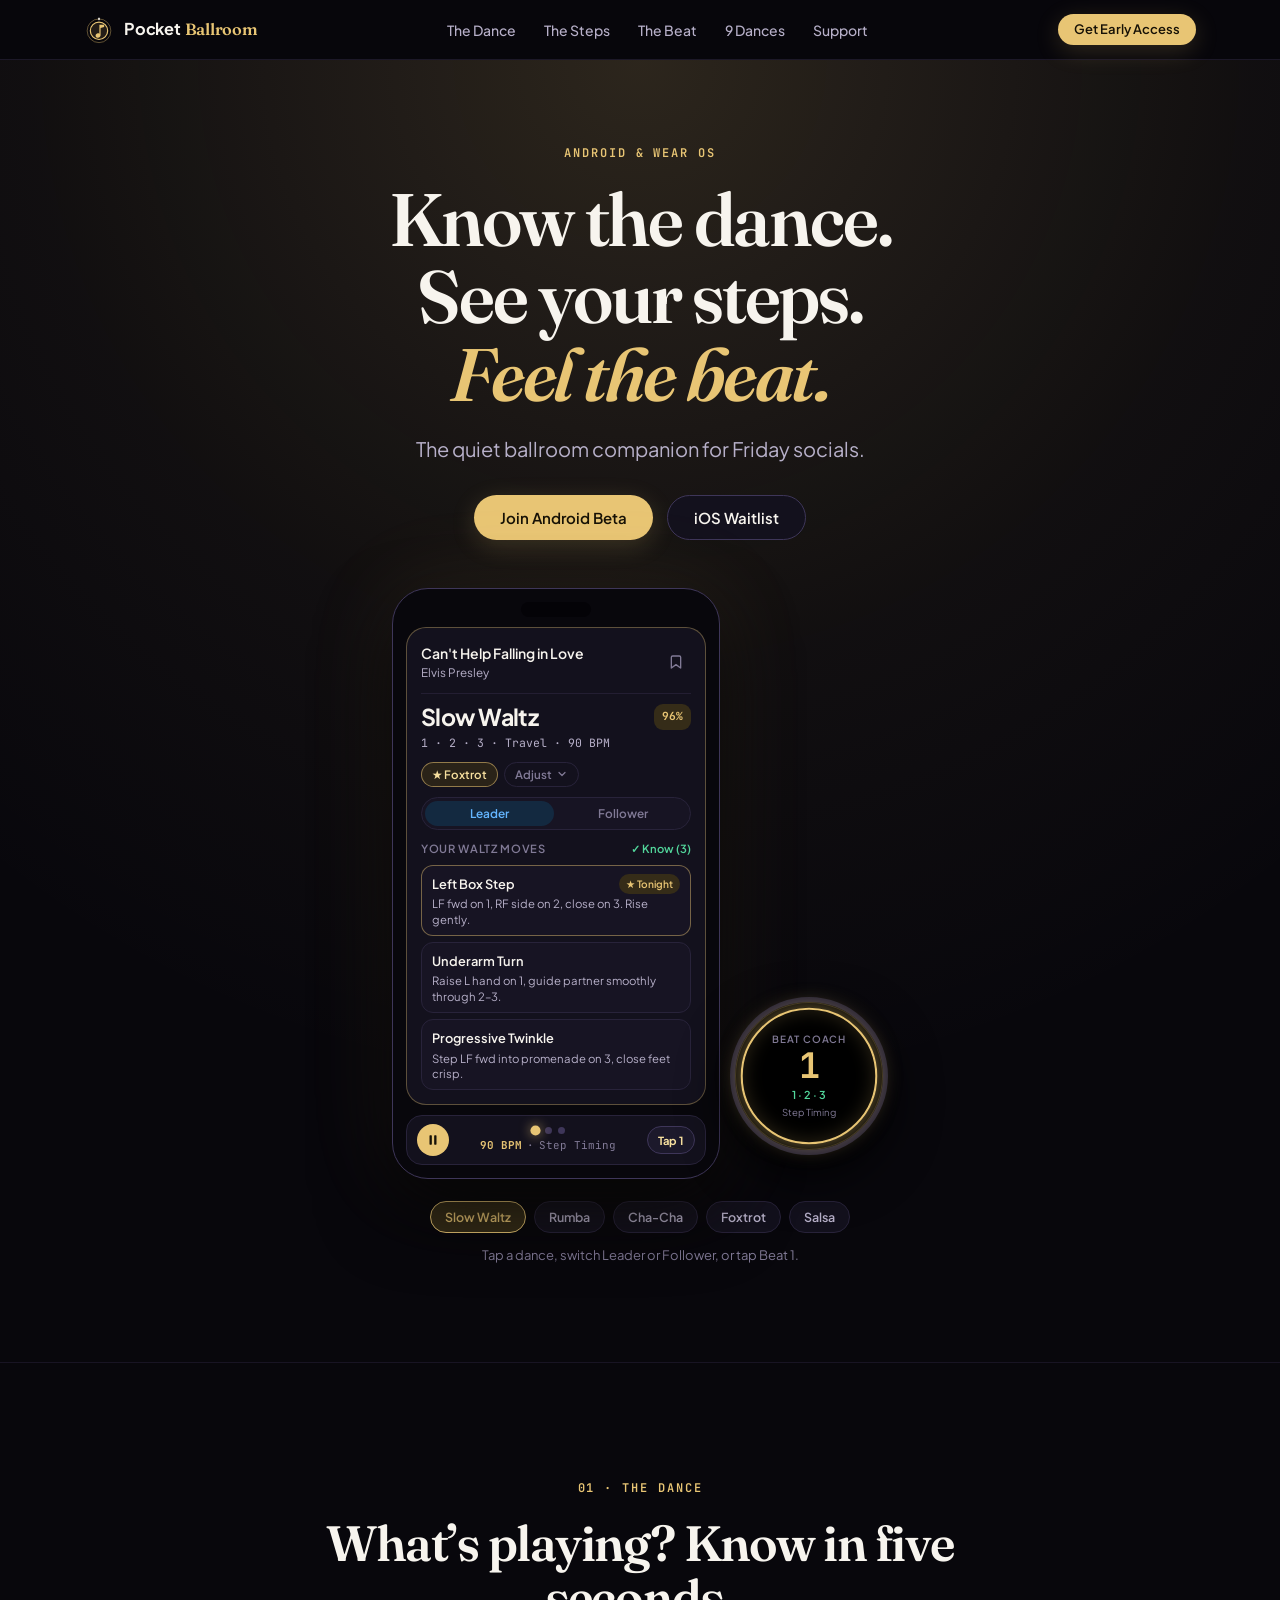
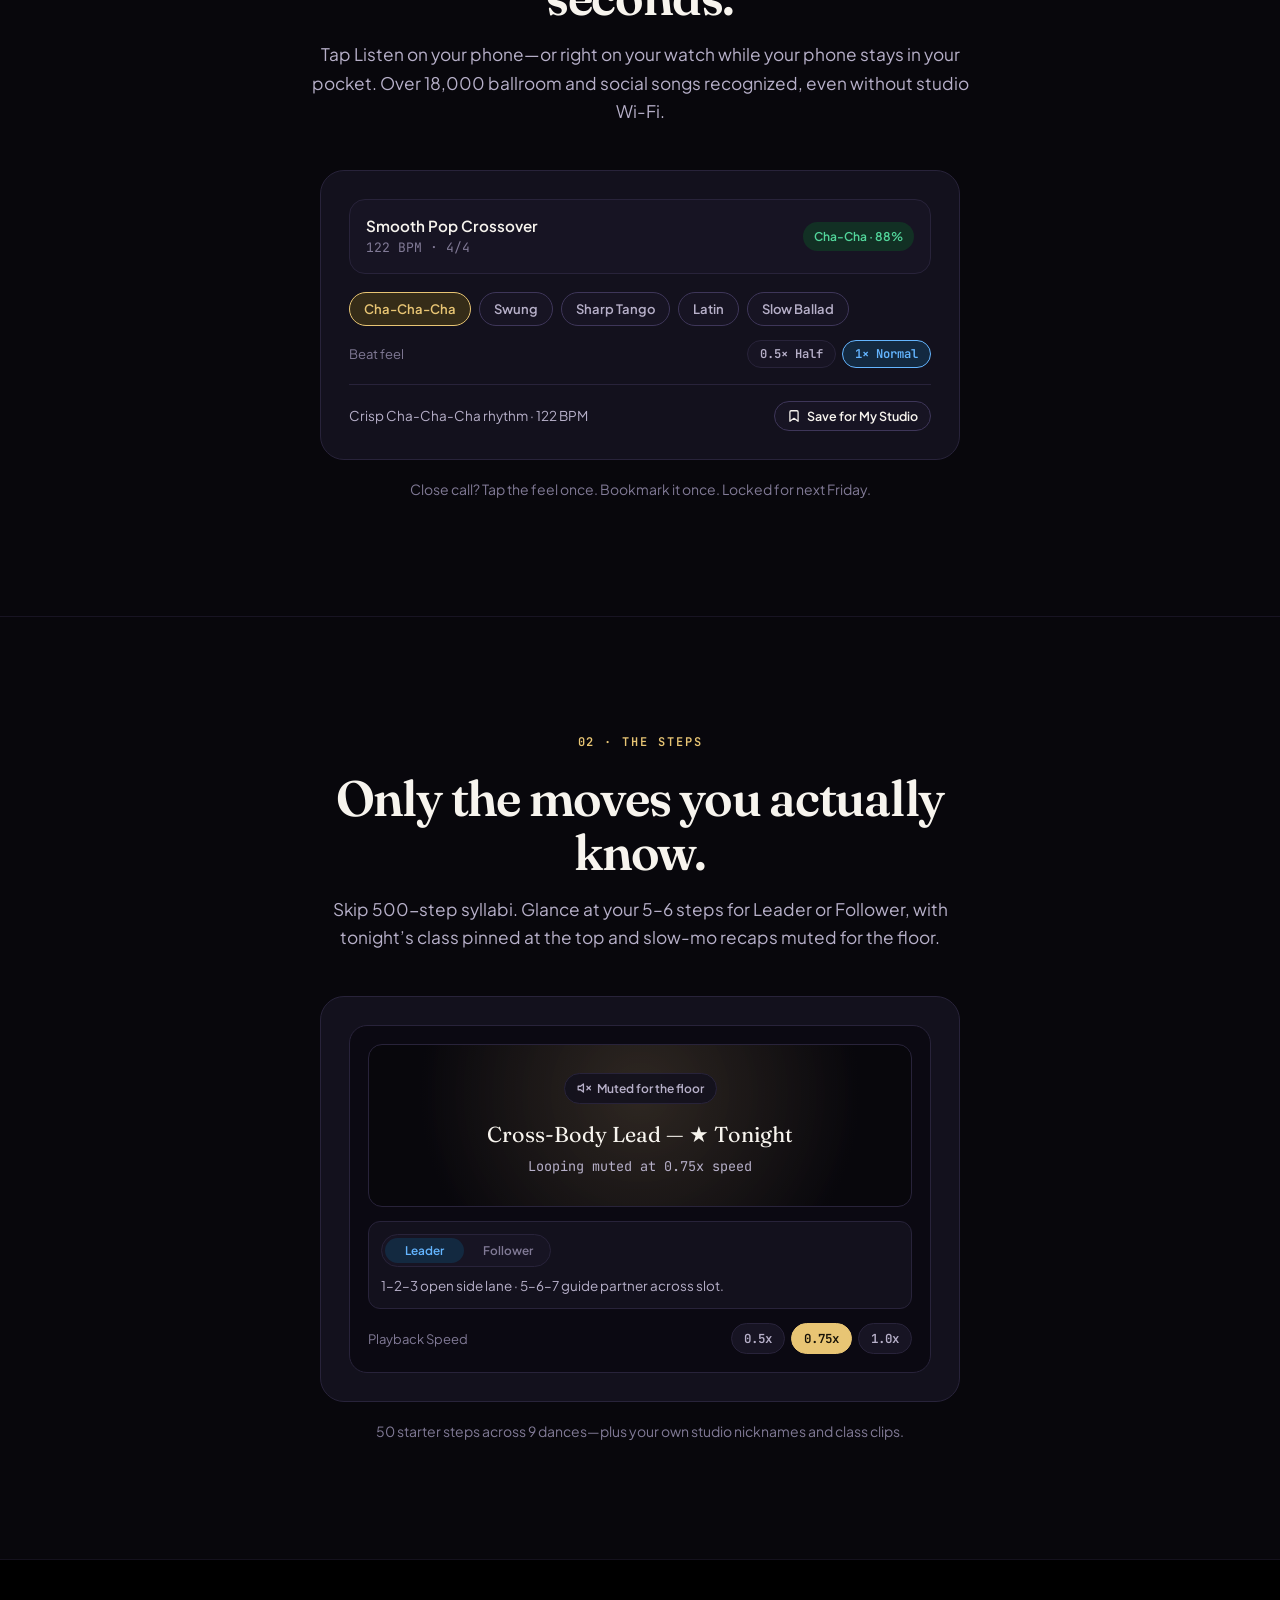
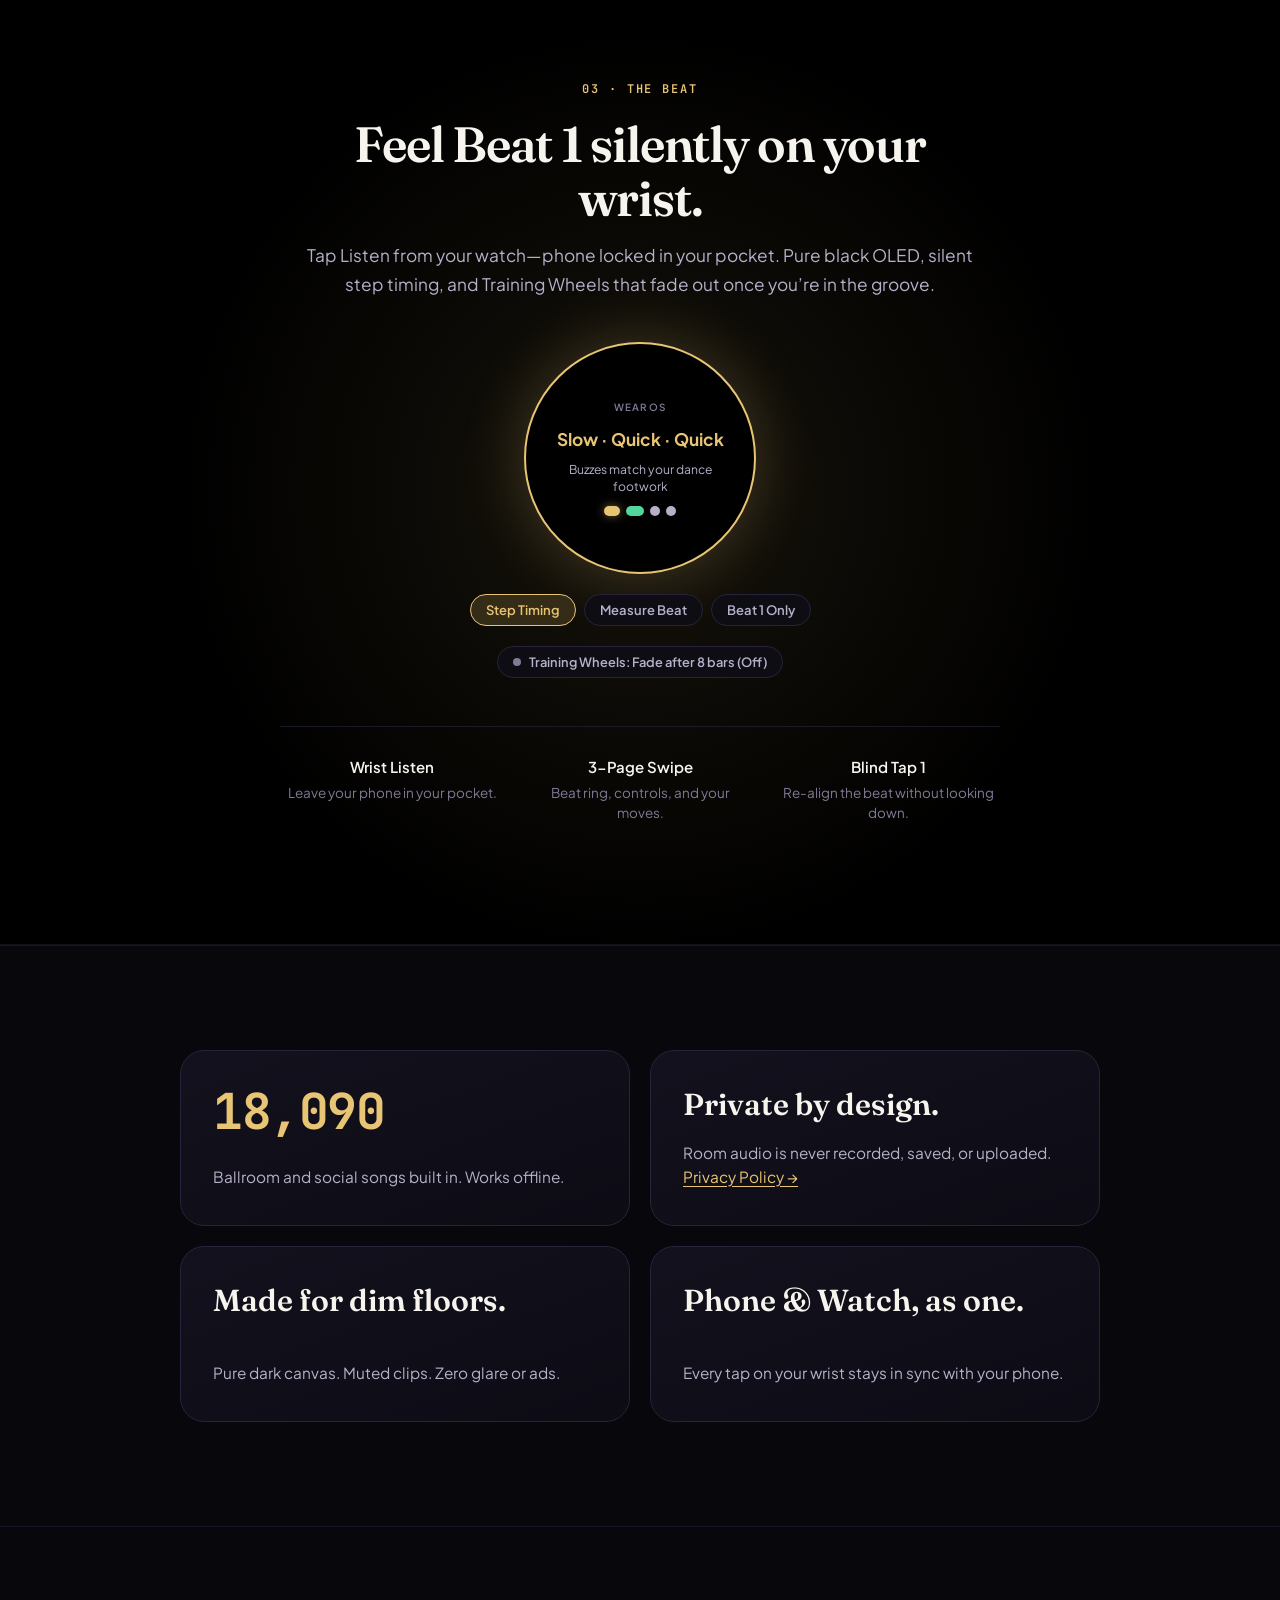
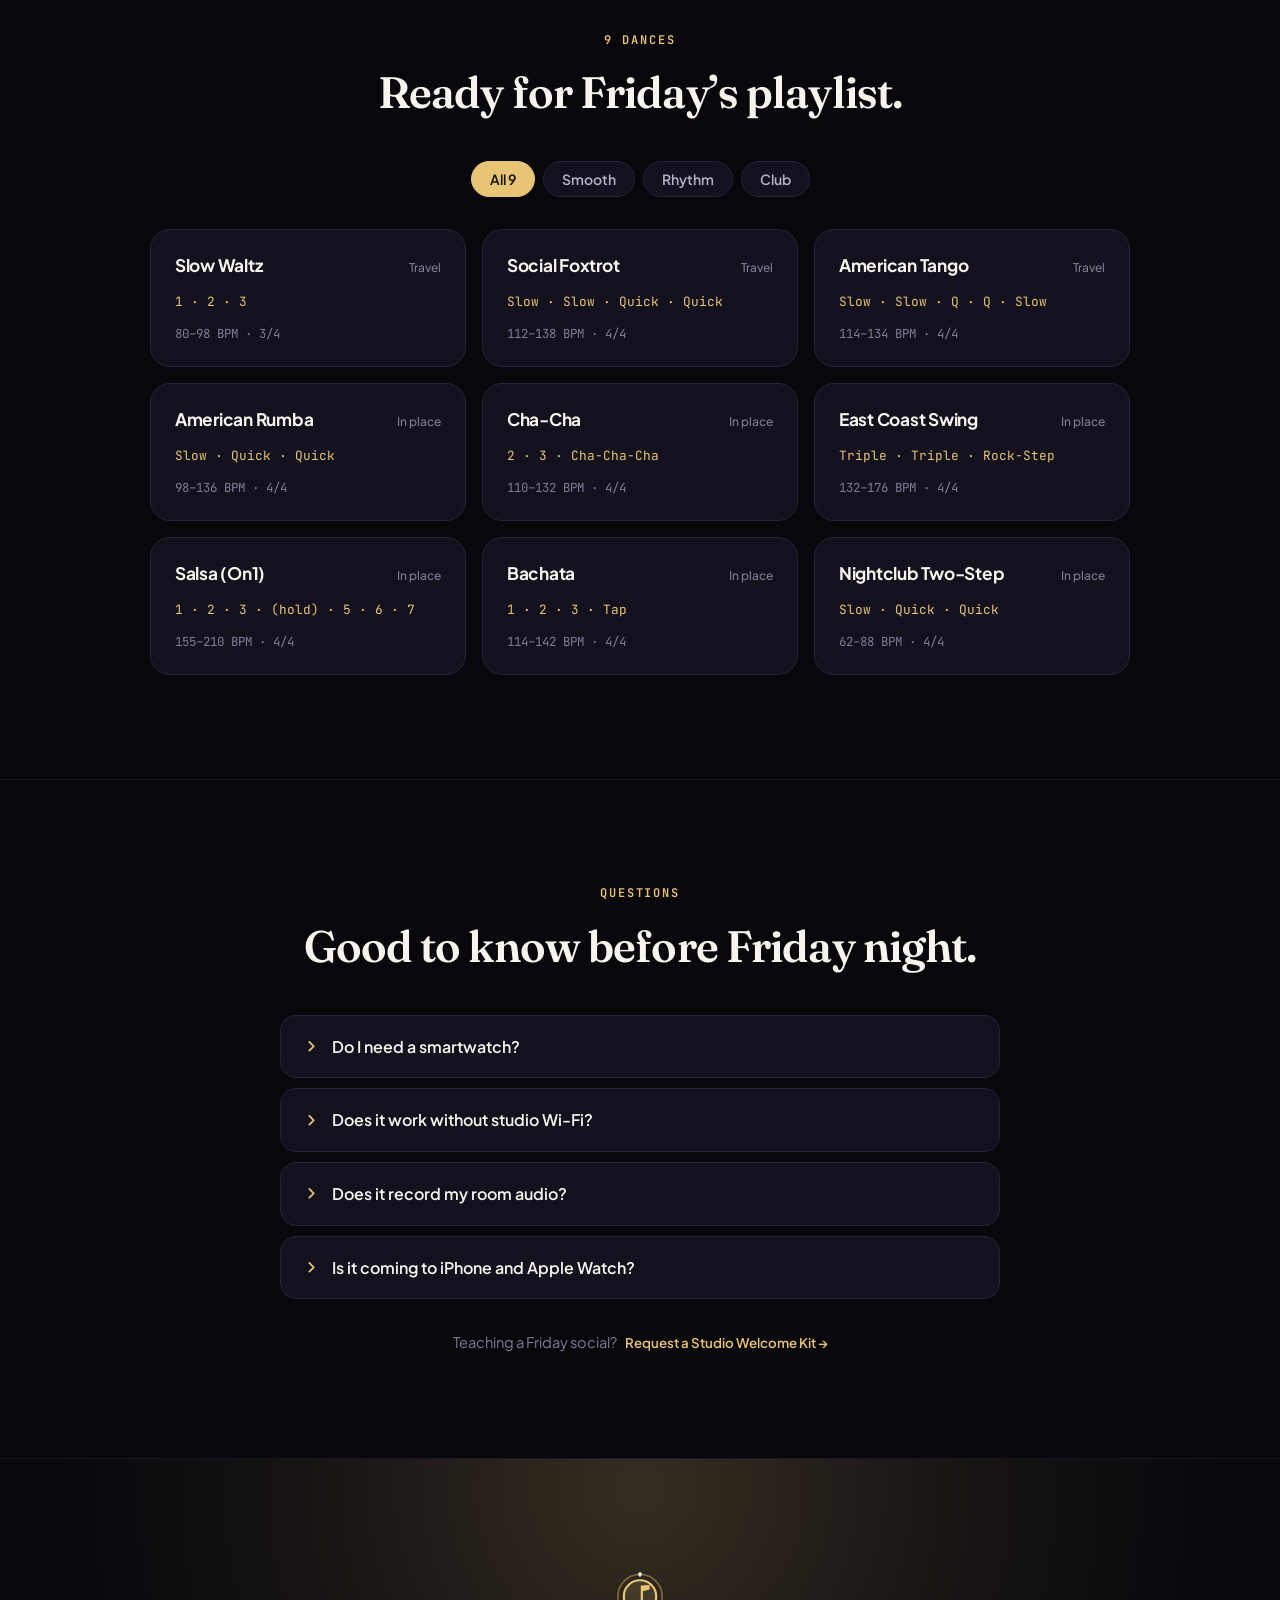
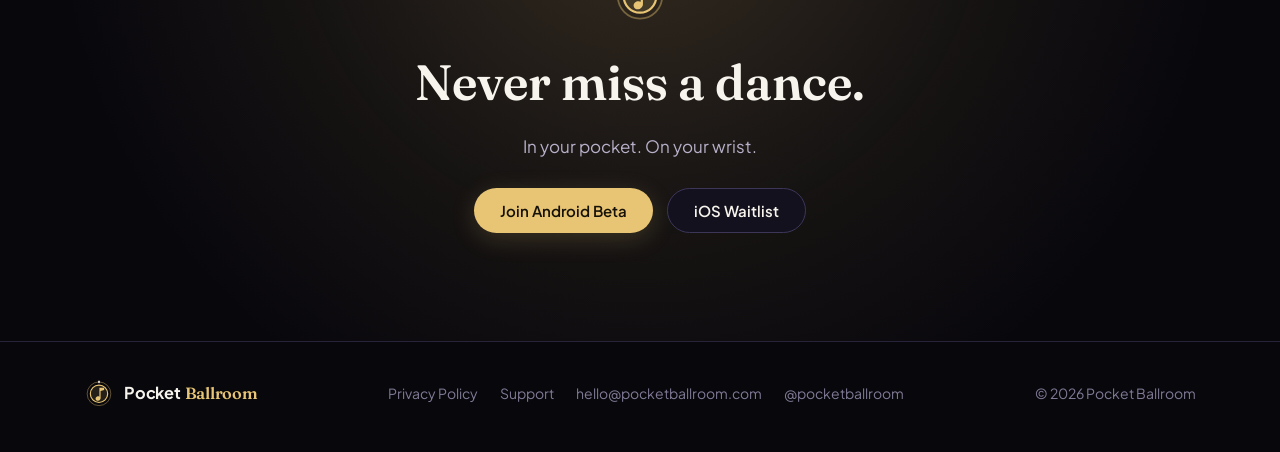
==== commit 3fdc93be: "Redesign homepage to Apple-grade visual-first editorial flow" ====
--- a/index.html
+++ b/index.html
@@ -4,7 +4,7 @@
   <meta charset="UTF-8">
   <meta name="viewport" content="width=device-width, initial-scale=1.0">
   <title>Pocket Ballroom — Know the Dance, See Your Steps, Feel Beat 1</title>
-  <meta name="description" content="Know the dance, see your steps, and feel Beat 1. Pocket Ballroom for Android &amp; Wear OS pairs parallel song ID and 18,090 offline tracks with on-device neural rhythm AI and silent wrist haptics.">
+  <meta name="description" content="The quiet ballroom companion for Friday socials. Know what dance is playing in five seconds, glance at your steps, and feel Beat 1 silently on your wrist.">
   <link rel="canonical" href="https://pocketballroom.com/">
   <meta name="theme-color" content="#08070C">
 
@@ -12,7 +12,7 @@
   <meta property="og:type" content="website">
   <meta property="og:site_name" content="Pocket Ballroom">
   <meta property="og:title" content="Pocket Ballroom — Know the Dance, See Your Steps, Feel Beat 1">
-  <meta property="og:description" content="Know the dance, see your steps, and feel Beat 1. Pocket Ballroom for Android &amp; Wear OS pairs parallel song ID and 18,090 offline tracks with on-device neural rhythm AI and silent wrist haptics.">
+  <meta property="og:description" content="The quiet ballroom companion for Friday socials. Know what dance is playing in five seconds, glance at your steps, and feel Beat 1 silently on your wrist.">
   <meta property="og:url" content="https://pocketballroom.com/">
   <meta property="og:image" content="https://pocketballroom.com/assets/og-card.png">
   <meta property="og:image:width" content="1200">
@@ -20,7 +20,7 @@
   <meta name="twitter:card" content="summary_large_image">
   <meta name="twitter:site" content="@pocketballroom">
   <meta name="twitter:title" content="Pocket Ballroom — Know the dance. See your steps. Feel the beat.">
-  <meta name="twitter:description" content="Know the dance, see your steps, and feel Beat 1. Parallel song ID + 18,090 offline tracks + on-device neural rhythm AI + silent Wear OS haptics.">
+  <meta name="twitter:description" content="The quiet ballroom companion for Friday socials. Built for Android and Wear OS.">
   <meta name="twitter:image" content="https://pocketballroom.com/assets/og-card.png">
 
   <!-- Icons -->
@@ -43,7 +43,7 @@
     "name": "Pocket Ballroom",
     "operatingSystem": "Android, Wear OS",
     "applicationCategory": "MusicApplication",
-    "description": "Know the dance, see your steps, and feel Beat 1. Pocket Ballroom for Android & Wear OS pairs parallel song ID and 18,090 offline tracks with on-device neural rhythm AI and silent wrist haptics.",
+    "description": "The quiet ballroom companion for Friday socials. Identify the dance in five seconds, glance at the moves you know, and feel Beat 1 silently on your wrist.",
     "url": "https://pocketballroom.com",
     "offers": {
       "@type": "Offer",
@@ -58,11 +58,11 @@
 </head>
 <body>
 
-  <!-- 1. Sticky Top Navigation -->
-  <header class="site-header">
+  <!-- Compact Auto-Hiding Navigation -->
+  <header class="site-header" id="site-header">
     <div class="container nav-inner">
       <a href="/" class="brand-lockup" aria-label="Pocket Ballroom Home">
-        <img src="/assets/emblem.svg" alt="" class="emblem" width="34" height="34">
+        <img src="/assets/emblem.svg" alt="" class="emblem" width="30" height="30">
         <span class="brand-wordmark">
           <span class="word-pocket">Pocket</span>
           <span class="word-ballroom">Ballroom</span>
@@ -71,10 +71,10 @@
 
       <nav aria-label="Primary">
         <ul class="nav-links" id="nav-links">
-          <li><a href="#how-it-works">How It Works</a></li>
+          <li><a href="#the-dance">The Dance</a></li>
+          <li><a href="#the-steps">The Steps</a></li>
+          <li><a href="#the-beat">The Beat</a></li>
           <li><a href="#dances">9 Dances</a></li>
-          <li><a href="#wear-os">Wear OS</a></li>
-          <li><a href="#faq">FAQ</a></li>
           <li><a href="/support/">Support</a></li>
         </ul>
       </nav>
@@ -94,52 +94,27 @@
 
   <main>
 
-    <!-- 2. Hero Section -->
+    <!-- Act 1: Centered Cinematic Hero -->
     <section class="hero">
-      <div class="container hero-grid">
-        <div>
-          <p class="eyebrow">Android + Wear OS · Online + 100% Offline AI</p>
-          <h1 class="hero-title">Know the dance. See your steps. <em>Feel the beat.</em></h1>
-          <p class="hero-sub">
-            Your quiet companion for Friday ballroom socials. Identify the song and dance in 5 seconds, glance at the 5 moves you actually know, and feel Beat 1 silently on your wrist.
-          </p>
-
-          <div class="hero-ctas">
-            <a href="#early-access" class="btn btn-gold" data-cta="android" data-open-modal="android">
-              <svg width="18" height="18" viewBox="0 0 24 24" fill="none" stroke="currentColor" stroke-width="2.2" stroke-linecap="round" stroke-linejoin="round" aria-hidden="true">
-                <polygon points="6 4 20 12 6 20 6 4"></polygon>
-              </svg>
-              Join Android &amp; Wear OS Beta
-            </a>
-            <button type="button" class="btn btn-outline" data-open-modal="ios">
-              Join iOS Waitlist
-            </button>
-          </div>
-
-          <div class="hero-meta">
-            <span>
-              <svg width="16" height="16" viewBox="0 0 24 24" fill="none" stroke="currentColor" stroke-width="2.2" stroke-linecap="round" stroke-linejoin="round" aria-hidden="true"><path d="M12 22s8-4 8-10V5l-8-3-8 3v7c0 6 8 10 8 10z"/></svg>
-              Raw audio never leaves your phone
-            </span>
-            <span>
-              <svg width="16" height="16" viewBox="0 0 24 24" fill="none" stroke="currentColor" stroke-width="2.2" stroke-linecap="round" stroke-linejoin="round" aria-hidden="true"><polyline points="20 6 9 17 4 12"/></svg>
-              Works without studio Wi-Fi
-            </span>
-            <span>
-              <svg width="16" height="16" viewBox="0 0 24 24" fill="none" stroke="currentColor" stroke-width="2.2" stroke-linecap="round" stroke-linejoin="round" aria-hidden="true"><rect x="3" y="11" width="18" height="11" rx="2" ry="2"/><path d="M7 11V7a5 5 0 0 1 10 0v4"/></svg>
-              Zero scary permissions
-            </span>
-          </div>
-        </div>
-
-        <!-- Interactive v1.6.1 Phone + Wear OS Watch Preview -->
+      <div class="container">
+        <div class="hero-intro">
+          <p class="eyebrow">Android &amp; Wear OS</p>
+          <h1 class="hero-title">Know the dance.<br>See your steps.<br><em>Feel the beat.</em></h1>
+          <p class="hero-sub">The quiet ballroom companion for Friday socials.</p>
+
+          <div class="hero-ctas cta-row-centered">
+            <a href="#early-access" class="btn btn-gold" data-cta="android" data-open-modal="android">Join Android Beta</a>
+            <button type="button" class="btn btn-outline" data-open-modal="ios">iOS Waitlist</button>
+          </div>
+        </div>
+
+        <!-- Centered Interactive Studio Stage -->
         <div class="hero-stage">
           <div class="stage-devices">
-            <div class="phone-frame" aria-label="Interactive Pocket Ballroom v1.6.1 Listen screen preview">
+            <div class="phone-frame" aria-label="Interactive Pocket Ballroom Listen screen preview">
               <div class="phone-notch" aria-hidden="true"></div>
               <div class="phone-screen">
                 <div class="party-card">
-                  <!-- Zone 1: Song Row + Bookmark -->
                   <div class="hero-song-row">
                     <div class="hero-song-info">
                       <div class="hero-song-title" id="hero-song-title">Can't Help Falling in Love</div>
@@ -152,7 +127,6 @@
                     </button>
                   </div>
 
-                  <!-- Dance Hero Row + Confidence Badge -->
                   <div class="hero-dance-row">
                     <div class="hero-dance-heading">
                       <div class="party-dance-name" id="hero-dance-name">Slow Waltz</div>
@@ -161,7 +135,6 @@
                     <span class="confidence-pill tabular" id="hero-confidence">96%</span>
                   </div>
 
-                  <!-- Alternatives + Quiet Adjust Pill -->
                   <div class="hero-alt-row">
                     <button type="button" class="alt-pill" id="hero-alt-pill">★ Foxtrot</button>
                     <button type="button" class="adjust-pill" id="hero-adjust-btn" aria-expanded="false" aria-controls="hero-adjust-drawer">
@@ -171,17 +144,15 @@
                   </div>
 
                   <div class="adjust-drawer" id="hero-adjust-drawer" hidden>
-                    <button type="button" class="adjust-chip" id="hero-octave-btn">Half speed</button>
-                    <span class="adjust-feel-note" id="hero-adjust-note">Swung · Latin · Sharp Tango</span>
-                  </div>
-
-                  <!-- Role Toggle -->
+                    <button type="button" class="adjust-chip" id="hero-octave-btn">Double speed</button>
+                    <span class="adjust-feel-note">Swung · Latin · Sharp Tango</span>
+                  </div>
+
                   <div class="role-toggle" role="group" aria-label="Select dance role">
                     <button type="button" class="role-btn active-lead" id="role-lead-btn" aria-pressed="true">Leader</button>
                     <button type="button" class="role-btn" id="role-follow-btn" aria-pressed="false">Follower</button>
                   </div>
 
-                  <!-- Zone 2: Above-the-Fold Moves -->
                   <div class="steps-heading">
                     <span id="hero-moves-heading">Your Waltz Moves</span>
                     <span class="know-badge">✓ Know (3)</span>
@@ -190,7 +161,7 @@
                   <div class="step-list" id="hero-steps"></div>
                 </div>
 
-                <!-- Docked Live Beat Bar (60dp) -->
+                <!-- Docked Live Beat Bar -->
                 <div class="beat-bar" aria-label="Live Beat Coach Bar">
                   <button type="button" class="beat-toggle-btn" id="hero-beat-toggle" aria-label="Pause beat coach">
                     <svg class="icon-pause" width="14" height="14" viewBox="0 0 24 24" fill="currentColor" aria-hidden="true">
@@ -217,7 +188,7 @@
             </div>
 
             <!-- Wear OS Watch Companion -->
-            <div class="watch-frame" aria-label="Wear OS Haptic Beat Coach preview">
+            <div class="watch-frame" aria-label="Wear OS Beat Coach preview">
               <div class="watch-ring" id="hero-watch-ring"></div>
               <div class="watch-label">Beat Coach</div>
               <div class="watch-beat-num" id="hero-watch-beat">1</div>
@@ -233,530 +204,336 @@
             <button type="button" class="demo-chip" data-demo-dance="foxtrot">Foxtrot</button>
             <button type="button" class="demo-chip" data-demo-dance="salsa">Salsa</button>
           </div>
-        </div>
-      </div>
-    </section>
-
-    <!-- Editorial Proof Strip -->
-    <section class="proof-strip-section" aria-label="Key capabilities at a glance">
-      <div class="container">
-        <div class="proof-strip">
-          <div class="proof-item">
-            <div class="proof-val tabular">18,090</div>
-            <div class="proof-label">Offline Ballroom &amp; Social Songs</div>
-          </div>
-          <div class="proof-item">
-            <div class="proof-val tabular">~5–7s</div>
-            <div class="proof-label">Early Lock (Online + Offline)</div>
-          </div>
-          <div class="proof-item">
-            <div class="proof-val tabular">9 Dances</div>
-            <div class="proof-label">50 Leader &amp; Follower Starter Steps</div>
-          </div>
-          <div class="proof-item">
-            <div class="proof-val tabular">0 bytes</div>
-            <div class="proof-label">Raw Room Audio Uploaded</div>
-          </div>
-        </div>
-      </div>
-    </section>
-
-    <!-- 3. The 3 Core Questions -->
-    <section class="section" id="how-it-works">
-      <div class="container">
-        <div class="section-header centered">
-          <p class="eyebrow">Three Questions · Five Seconds</p>
-          <h2 class="section-title">Turn sideline hesitation into confident first steps.</h2>
-          <p class="section-lead">
-            A song starts in a dim studio and experienced dancers glide onto the floor. Pocket Ballroom answers the three questions every social dancer asks—calmly, accurately, and without breaking the room.
+          <p class="stage-hint">Tap a dance, switch Leader or Follower, or tap Beat 1.</p>
+        </div>
+      </div>
+    </section>
+
+    <!-- Act 2: Chapter 01 — The Dance -->
+    <section class="chapter reveal" id="the-dance">
+      <div class="container">
+        <div class="chapter-header">
+          <p class="eyebrow">01 · The Dance</p>
+          <h2 class="chapter-title">What’s playing? Know in five seconds.</h2>
+          <p class="chapter-lead">
+            Tap Listen on your phone—or right on your watch while your phone stays in your pocket. Over 18,000 ballroom and social songs recognized, even without studio Wi-Fi.
           </p>
         </div>
 
-        <div class="story-grid">
-          <article class="story-card">
-            <span class="story-step-num">01 · WHAT’S THE DANCE?</span>
-            <h3 class="story-question">“What dance is this song?”</h3>
-            <p class="story-answer">
-              Parallel Apple ShazamKit (100M+ tracks via privacy-safe one-way signatures) matched to an <strong>18,090-song offline catalog</strong>, backed by two on-device neural networks (<code>Beat This!</code> + <code>BallroomStyleNet</code>) that read tempo, 3/4 vs. 4/4 meter, and groove even completely offline.
-            </p>
-          </article>
-
-          <article class="story-card">
-            <span class="story-step-num">02 · WHAT ARE THE STEPS?</span>
-            <h3 class="story-question">“Which moves do I actually know?”</h3>
-            <p class="story-answer">
-              Skip 500-move syllabi. Your Party Card puts only the 5–6 steps you know right above the fold—with Leader or Follower cues, <code>★ Tonight</code> class pins, custom instructor nicknames, and muted slow-mo class clips.
-            </p>
-          </article>
-
-          <article class="story-card">
-            <span class="story-step-num">03 · WHAT’S THE BEAT?</span>
-            <h3 class="story-question">“Where is Beat 1?”</h3>
-            <p class="story-answer">
-              Tap <strong>Listen</strong> right from your Wear OS wrist (even with your phone locked in your pocket) or follow the Phone Beat Bar to feel Beat 1 silently—pulsing real dance timing like <em>Slow–Quick–Quick</em> and <em>2–3–Cha-Cha-Cha</em> on pure OLED black.
-            </p>
-          </article>
-        </div>
-      </div>
-    </section>
-
-    <!-- 4. Deep-Dive Feature Showcase -->
-    <section class="section">
-      <div class="container feature-stack">
-
-        <!-- Feature 1: What's the Dance -->
-        <div class="feature-row">
-          <div>
-            <p class="feature-kicker">01 · What’s the Dance</p>
-            <h2 class="feature-title">Know the dance—even on tricky 120 BPM crossovers and studio covers.</h2>
-            <p class="feature-desc">
-              Five social dances (<em>Rumba, Cha-Cha, Foxtrot, Tango, Bachata</em>) all overlap around <span class="tabular">114–132 BPM</span> in 4/4. Pocket Ballroom combines parallel song ID with on-device groove intelligence, calibrated <code>%</code> confidence, and honest <em>Likely</em> guards so it’s never confidently wrong.
-            </p>
-            <ul class="feature-bullets">
-              <li>
-                <svg width="18" height="18" viewBox="0 0 24 24" fill="none" stroke="currentColor" stroke-width="2.2" stroke-linecap="round" stroke-linejoin="round" aria-hidden="true"><polyline points="20 6 9 17 4 12"/></svg>
-                <span><strong>18,090-Song Offline Catalog + ShazamKit:</strong> 11,250 Verified + 6,840 Inferred songs bundled locally in 315 KB, paired with parallel Apple ShazamKit (~2s on any Android phone) and cover/remix BPM guards.</span>
-              </li>
-              <li>
-                <svg width="18" height="18" viewBox="0 0 24 24" fill="none" stroke="currentColor" stroke-width="2.2" stroke-linecap="round" stroke-linejoin="round" aria-hidden="true"><polyline points="20 6 9 17 4 12"/></svg>
-                <span><strong>Dual On-Device Neural AI (<code>Beat This!</code> + <code>BallroomStyleNet</code>):</strong> Runs 100% locally in INT8 ONNX to lock Beat 1, separate 3/4 vs. 4/4, resolve half-time big-band Foxtrots, and read groove with zero Wi-Fi.</span>
-              </li>
-              <li>
-                <svg width="18" height="18" viewBox="0 0 24 24" fill="none" stroke="currentColor" stroke-width="2.2" stroke-linecap="round" stroke-linejoin="round" aria-hidden="true"><polyline points="20 6 9 17 4 12"/></svg>
-                <span><strong>Quiet <code>[Adjust ▾]</code> &amp; Known-Dance Highlights:</strong> Highlights an alternative dance you already know with a gold <code>★</code>, and tucks <em>Half speed</em>, <em>Double speed</em>, and Feel chips neatly out of the way until you want them.</span>
-              </li>
-              <li>
-                <svg width="18" height="18" viewBox="0 0 24 24" fill="none" stroke="currentColor" stroke-width="2.2" stroke-linecap="round" stroke-linejoin="round" aria-hidden="true"><polyline points="20 6 9 17 4 12"/></svg>
-                <span><strong>1-Tap Studio Bookmark &amp; Share Sheet:</strong> Bookmark any song (including untitled offline tracks via lazy local acoustic fingerprinting) or tap <strong>Share → Pocket Ballroom</strong> from Spotify, YouTube, or Shazam.</span>
-              </li>
-            </ul>
-          </div>
-
-          <div class="feature-visual">
-            <div class="feature-card-panel">
-              <div class="song-match-row">
-                <div>
-                  <div class="song-title">Smooth Pop Crossover</div>
-                  <div class="song-artist tabular" id="f1-bpm-readout">122 BPM · 4/4 · Groove Analysis</div>
+        <div class="chapter-visual">
+          <div class="feature-card-panel">
+            <div class="song-match-row">
+              <div>
+                <div class="song-title">Smooth Pop Crossover</div>
+                <div class="song-artist tabular" id="f1-bpm-readout">122 BPM · 4/4</div>
+              </div>
+              <span class="match-badge" id="feel-match-badge">Cha-Cha · 88%</span>
+            </div>
+
+            <div class="feel-chips-wrap" role="group" aria-label="Try musical feel">
+              <button type="button" class="feel-chip active" data-feel="chacha">Cha-Cha-Cha</button>
+              <button type="button" class="feel-chip" data-feel="swung">Swung</button>
+              <button type="button" class="feel-chip" data-feel="tango">Sharp Tango</button>
+              <button type="button" class="feel-chip" data-feel="latin">Latin</button>
+              <button type="button" class="feel-chip" data-feel="ballad">Slow Ballad</button>
+            </div>
+
+            <div class="octave-row">
+              <span class="octave-label">Beat feel</span>
+              <div class="octave-pills" role="group" aria-label="Try half-time or normal tempo">
+                <button type="button" class="octave-pill" data-octave="0.5">0.5× Half</button>
+                <button type="button" class="octave-pill active" data-octave="1">1× Normal</button>
+              </div>
+            </div>
+
+            <div class="dj-memory-bar">
+              <span id="feel-match-note">Crisp Cha-Cha-Cha rhythm · 122 BPM</span>
+              <button type="button" class="save-studio-btn" id="f1-bookmark-btn" aria-pressed="false">
+                <svg width="14" height="14" viewBox="0 0 24 24" fill="none" stroke="currentColor" stroke-width="2.2" stroke-linecap="round" stroke-linejoin="round" aria-hidden="true"><path d="M19 21l-7-5-7 5V5a2 2 0 0 1 2-2h10a2 2 0 0 1 2 2z"/></svg>
+                <span id="f1-bookmark-label">Save for My Studio</span>
+              </button>
+            </div>
+          </div>
+          <p class="chapter-caption">Close call? Tap the feel once. Bookmark it once. Locked for next Friday.</p>
+        </div>
+      </div>
+    </section>
+
+    <!-- Act 3: Chapter 02 — The Steps -->
+    <section class="chapter reveal" id="the-steps">
+      <div class="container">
+        <div class="chapter-header">
+          <p class="eyebrow">02 · The Steps</p>
+          <h2 class="chapter-title">Only the moves you actually know.</h2>
+          <p class="chapter-lead">
+            Skip 500-step syllabi. Glance at your 5–6 steps for Leader or Follower, with tonight’s class pinned at the top and slow-mo recaps muted for the floor.
+          </p>
+        </div>
+
+        <div class="chapter-visual">
+          <div class="feature-card-panel">
+            <div class="muted-player">
+              <div class="player-viewport">
+                <div class="muted-pill">
+                  <svg width="14" height="14" viewBox="0 0 24 24" fill="none" stroke="currentColor" stroke-width="2.2" stroke-linecap="round" stroke-linejoin="round" aria-hidden="true"><polygon points="11 5 6 9 2 9 2 15 6 15 11 19 11 5"/><line x1="23" y1="9" x2="17" y2="15"/><line x1="17" y1="9" x2="23" y2="15"/></svg>
+                  Muted for the floor
                 </div>
-                <span class="match-badge" id="feel-match-badge">Cha-Cha · 88%</span>
+                <div class="player-step-title">Cross-Body Lead — ★ Tonight</div>
+                <div class="player-step-sub tabular" id="speed-readout">Looping muted at 0.75x speed</div>
               </div>
 
-              <div class="chips-label">Quiet [Adjust ▾] — Feel &amp; Tempo</div>
-              <div class="feel-chips-wrap" role="group" aria-label="Try Feel Chips">
-                <button type="button" class="feel-chip active" data-feel="chacha">Cha-Cha-Cha</button>
-                <button type="button" class="feel-chip" data-feel="swung">Swung</button>
-                <button type="button" class="feel-chip" data-feel="tango">Sharp Tango</button>
-                <button type="button" class="feel-chip" data-feel="latin">Latin</button>
-                <button type="button" class="feel-chip" data-feel="ballad">Slow Ballad</button>
+              <div class="player-cue-strip">
+                <div class="role-toggle role-toggle-sm" role="group" aria-label="Preview step cue by role">
+                  <button type="button" class="role-btn active-lead" data-f2-role="lead" aria-pressed="true">Leader</button>
+                  <button type="button" class="role-btn" data-f2-role="follow" aria-pressed="false">Follower</button>
+                </div>
+                <p class="player-cue-text" id="f2-cue-text">1–2–3 open side lane · 5–6–7 guide partner across slot.</p>
               </div>
 
-              <div class="octave-row">
-                <span class="octave-label">Beat feel</span>
-                <div class="octave-pills" role="group" aria-label="Try half-time or normal tempo">
-                  <button type="button" class="octave-pill" data-octave="0.5">0.5× Half</button>
-                  <button type="button" class="octave-pill active" data-octave="1">1× Normal</button>
+              <div class="speed-row">
+                <span class="speed-row-label">Playback Speed</span>
+                <div class="speed-pills" role="group" aria-label="Demo playback speed">
+                  <button type="button" class="speed-pill" data-speed="0.5x">0.5x</button>
+                  <button type="button" class="speed-pill active" data-speed="0.75x">0.75x</button>
+                  <button type="button" class="speed-pill" data-speed="1.0x">1.0x</button>
                 </div>
               </div>
-
-              <div class="dj-memory-bar">
-                <span id="feel-match-note">Crisp 4-&amp;-1 syncopation locked · 122 BPM</span>
-                <button type="button" class="save-studio-btn" id="f1-bookmark-btn" aria-pressed="false">
-                  <svg width="14" height="14" viewBox="0 0 24 24" fill="none" stroke="currentColor" stroke-width="2.2" stroke-linecap="round" stroke-linejoin="round" aria-hidden="true"><path d="M19 21l-7-5-7 5V5a2 2 0 0 1 2-2h10a2 2 0 0 1 2 2z"/></svg>
-                  <span id="f1-bookmark-label">Save for My Studio</span>
-                </button>
-              </div>
-            </div>
-          </div>
-        </div>
-
-        <!-- Feature 2: What Are the Steps -->
-        <div class="feature-row reverse">
-          <div>
-            <p class="feature-kicker">02 · What Are the Steps</p>
-            <h2 class="feature-title">Only the moves you actually know—with silent 5-second refreshers.</h2>
-            <p class="feature-desc">
-              Built around a calm 2-tab phone layout (<code>Listen</code> | <code>My Moves</code>). Filter out moves you haven’t learned yet, pin tonight’s group class step with <strong>★ Tonight</strong>, and attach your own class recap clips—always muted by default for dim party floors.
-            </p>
-            <ul class="feature-bullets">
-              <li>
-                <svg width="18" height="18" viewBox="0 0 24 24" fill="none" stroke="currentColor" stroke-width="2.2" stroke-linecap="round" stroke-linejoin="round" aria-hidden="true"><polyline points="20 6 9 17 4 12"/></svg>
-                <span><strong>50 Authentic Beginner Steps:</strong> Pre-seeded across all 9 dances with tailored <span class="text-sapphire">Leader</span> and <span class="text-rose">Follower</span> cues—plus custom steps and your instructor’s exact nicknames.</span>
-              </li>
-              <li>
-                <svg width="18" height="18" viewBox="0 0 24 24" fill="none" stroke="currentColor" stroke-width="2.2" stroke-linecap="round" stroke-linejoin="round" aria-hidden="true"><polyline points="20 6 9 17 4 12"/></svg>
-                <span><strong>Dim-Floor Video Refresher:</strong> Inline looping local videos at <span class="tabular">0.5x / 0.75x / 1.0x</span> (muted until you tap for sound) plus saved timestamped YouTube clips.</span>
-              </li>
-              <li>
-                <svg width="18" height="18" viewBox="0 0 24 24" fill="none" stroke="currentColor" stroke-width="2.2" stroke-linecap="round" stroke-linejoin="round" aria-hidden="true"><polyline points="20 6 9 17 4 12"/></svg>
-                <span><strong>Practice a Rhythm at Home:</strong> Rehearse any of the 9 dances off the floor with simulated beat lock and optional practice audio.</span>
-              </li>
-            </ul>
-          </div>
-
-          <div class="feature-visual">
-            <div class="feature-card-panel">
-              <div class="muted-player">
-                <div class="player-viewport">
-                  <div class="muted-pill">
-                    <svg width="14" height="14" viewBox="0 0 24 24" fill="none" stroke="currentColor" stroke-width="2.2" stroke-linecap="round" stroke-linejoin="round" aria-hidden="true"><polygon points="11 5 6 9 2 9 2 15 6 15 11 19 11 5"/><line x1="23" y1="9" x2="17" y2="15"/><line x1="17" y1="9" x2="23" y2="15"/></svg>
-                    Muted for the dance floor · Tap for sound
-                  </div>
-                  <div class="player-step-title">Cross-Body Lead — ★ Tonight</div>
-                  <div class="player-step-sub tabular" id="speed-readout">Looping muted at 0.75x speed</div>
-                </div>
-
-                <div class="player-cue-strip">
-                  <div class="role-toggle role-toggle-sm" role="group" aria-label="Preview step cue by role">
-                    <button type="button" class="role-btn active-lead" data-f2-role="lead" aria-pressed="true">Leader</button>
-                    <button type="button" class="role-btn" data-f2-role="follow" aria-pressed="false">Follower</button>
-                  </div>
-                  <p class="player-cue-text" id="f2-cue-text">1–2–3 open side lane · 5–6–7 guide partner across slot.</p>
-                </div>
-
-                <div class="speed-row">
-                  <span class="speed-row-label">Playback Speed</span>
-                  <div class="speed-pills" role="group" aria-label="Demo playback speed">
-                    <button type="button" class="speed-pill" data-speed="0.5x">0.5x</button>
-                    <button type="button" class="speed-pill active" data-speed="0.75x">0.75x</button>
-                    <button type="button" class="speed-pill" data-speed="1.0x">1.0x</button>
-                  </div>
-                </div>
-              </div>
-            </div>
-          </div>
-        </div>
-
-        <!-- Feature 3: What's the Beat -->
-        <div class="feature-row" id="wear-os">
-          <div>
-            <p class="feature-kicker">03 · What’s the Beat</p>
-            <h2 class="feature-title">Tap Listen on your wrist. Feel Beat 1 silently.</h2>
-            <p class="feature-desc">
-              Leave your phone locked in your pocket or purse. Tap <strong>Listen</strong> on your Wear OS watch to capture clean open-air audio on your wrist mic, run your paired phone’s full song &amp; neural rhythm engine over Bluetooth, and lock Beat 1 right back on your wrist with zero drift—or listen standalone when untethered.
-            </p>
-            <ul class="feature-bullets">
-              <li>
-                <svg width="18" height="18" viewBox="0 0 24 24" fill="none" stroke="currentColor" stroke-width="2.2" stroke-linecap="round" stroke-linejoin="round" aria-hidden="true"><polyline points="20 6 9 17 4 12"/></svg>
-                <span><strong>Wrist-Mic → Pocket Phone Engine:</strong> Captures open-air audio on your watch (never muffled in a pocket), streams privately over Bluetooth to your locked phone’s ShazamKit + neural AI + 18,090-song catalog, and mirrors straight to your phone UI.</span>
-              </li>
-              <li>
-                <svg width="18" height="18" viewBox="0 0 24 24" fill="none" stroke="currentColor" stroke-width="2.2" stroke-linecap="round" stroke-linejoin="round" aria-hidden="true"><polyline points="20 6 9 17 4 12"/></svg>
-                <span><strong>3-Page Swipeable Live Session:</strong> Giant blind-tap Beat Ring in the center (1-tap Beat-1 snap + rotary crown ±1 BPM), swipe left for <strong>Controls</strong> (<em>Next Song</em>, <em>±1 BPM</em>, <em>Auto-Fade</em>, alternate dances), swipe right for your <strong>Moves</strong>.</span>
-              </li>
-              <li>
-                <svg width="18" height="18" viewBox="0 0 24 24" fill="none" stroke="currentColor" stroke-width="2.2" stroke-linecap="round" stroke-linejoin="round" aria-hidden="true"><polyline points="20 6 9 17 4 12"/></svg>
-                <span><strong>Three Tactile Modes, Auto-Fade &amp; Live Quick Tile:</strong> Switch between <em>Step Timing</em>, <em>Measure Beat</em>, and <em>Beat 1 Only</em>, enable <strong>Fade Out After 8 Bars</strong> (“Training Wheels”), calibrate with <strong>Timing Sync</strong>, or jump straight in from the live-aware <strong>Quick Tile</strong> (<em>Listen | Moves</em> when idle; <em>Dance · BPM</em> + <em>Open | Stop</em> when active).</span>
-              </li>
-            </ul>
-          </div>
-
-          <div class="feature-visual">
-            <div class="oled-showcase">
-              <div class="oled-watch-dial">
-                <span class="watch-label">Wear OS · Pure OLED</span>
-                <strong class="oled-mode-title" id="oled-mode-title">Slow · Quick · Quick</strong>
-                <span class="oled-mode-sub" id="oled-mode-sub">Distinct buzz lengths match your dance timing</span>
-                <div class="oled-rhythm-bar" id="oled-rhythm-bar" aria-hidden="true"></div>
-              </div>
-
-              <div class="oled-modes" role="group" aria-label="Watch haptic modes">
-                <button type="button" class="oled-mode-pill active" data-watch-mode="steps">Step Timing</button>
-                <button type="button" class="oled-mode-pill" data-watch-mode="beats">Measure Beat</button>
-                <button type="button" class="oled-mode-pill" data-watch-mode="beat1">Beat 1 Only</button>
-              </div>
-
-              <button type="button" class="fade-toggle-pill" id="oled-fade-toggle" aria-pressed="false">
-                <span class="fade-dot" aria-hidden="true"></span>
-                <span id="oled-fade-label">Training Wheels: Fade after 8 bars (Off)</span>
-              </button>
-            </div>
-          </div>
-        </div>
-
-      </div>
-    </section>
-
-    <!-- 5. The 9 Supported Dances Grid -->
-    <section class="section" id="dances">
+            </div>
+          </div>
+          <p class="chapter-caption">50 starter steps across 9 dances—plus your own studio nicknames and class clips.</p>
+        </div>
+      </div>
+    </section>
+
+    <!-- Act 4: Chapter 03 — The Beat (Full-Bleed Pure OLED Black) -->
+    <section class="chapter-oled reveal" id="the-beat">
+      <div class="container">
+        <div class="chapter-header">
+          <p class="eyebrow">03 · The Beat</p>
+          <h2 class="chapter-title">Feel Beat 1 silently on your wrist.</h2>
+          <p class="chapter-lead">
+            Tap Listen from your watch—phone locked in your pocket. Pure black OLED, silent step timing, and Training Wheels that fade out once you’re in the groove.
+          </p>
+        </div>
+
+        <div class="oled-stage">
+          <div class="oled-watch-dial oled-watch-dial-lg">
+            <span class="watch-label">Wear OS</span>
+            <strong class="oled-mode-title" id="oled-mode-title">Slow · Quick · Quick</strong>
+            <span class="oled-mode-sub" id="oled-mode-sub">Buzzes match your dance footwork</span>
+            <div class="oled-rhythm-bar" id="oled-rhythm-bar" aria-hidden="true"></div>
+          </div>
+
+          <div class="oled-modes" role="group" aria-label="Watch haptic modes">
+            <button type="button" class="oled-mode-pill active" data-watch-mode="steps">Step Timing</button>
+            <button type="button" class="oled-mode-pill" data-watch-mode="beats">Measure Beat</button>
+            <button type="button" class="oled-mode-pill" data-watch-mode="beat1">Beat 1 Only</button>
+          </div>
+
+          <button type="button" class="fade-toggle-pill" id="oled-fade-toggle" aria-pressed="false">
+            <span class="fade-dot" aria-hidden="true"></span>
+            <span id="oled-fade-label">Training Wheels: Fade after 8 bars (Off)</span>
+          </button>
+
+          <div class="watch-highlights">
+            <div class="watch-highlight">
+              <h3>Wrist Listen</h3>
+              <p>Leave your phone in your pocket.</p>
+            </div>
+            <div class="watch-highlight">
+              <h3>3-Page Swipe</h3>
+              <p>Beat ring, controls, and your moves.</p>
+            </div>
+            <div class="watch-highlight">
+              <h3>Blind Tap 1</h3>
+              <p>Re-align the beat without looking down.</p>
+            </div>
+          </div>
+        </div>
+      </div>
+    </section>
+
+    <!-- Act 5: Bento Highlights -->
+    <section class="section reveal" aria-label="Core highlights">
+      <div class="container">
+        <div class="bento-grid">
+          <div class="bento-card">
+            <div class="bento-stat tabular">18,090</div>
+            <p class="bento-desc">Ballroom and social songs built in. Works offline.</p>
+          </div>
+
+          <div class="bento-card">
+            <h2 class="bento-heading">Private by design.</h2>
+            <p class="bento-desc">Room audio is never recorded, saved, or uploaded. <a href="/privacy/" class="link-gold">Privacy Policy →</a></p>
+          </div>
+
+          <div class="bento-card">
+            <h2 class="bento-heading">Made for dim floors.</h2>
+            <p class="bento-desc">Pure dark canvas. Muted clips. Zero glare or ads.</p>
+          </div>
+
+          <div class="bento-card">
+            <h2 class="bento-heading">Phone &amp; Watch, as one.</h2>
+            <p class="bento-desc">Every tap on your wrist stays in sync with your phone.</p>
+          </div>
+        </div>
+      </div>
+    </section>
+
+    <!-- Act 6: The 9 Dances -->
+    <section class="section reveal" id="dances">
       <div class="container">
         <div class="section-header centered">
-          <p class="eyebrow">9 Social Ballroom &amp; Club Dances</p>
-          <h2 class="section-title">Built for real Friday studio playlists.</h2>
-          <p class="section-lead">
-            Every dance includes authentic tempo ranges, meter, timing cues, Floor Craft lane guidance, pre-loaded beginner steps, and thousands of cataloged tracks.
-          </p>
+          <p class="eyebrow">9 Dances</p>
+          <h2 class="section-title">Ready for Friday’s playlist.</h2>
         </div>
 
         <div class="dance-filters" role="group" aria-label="Filter dances by style">
-          <button type="button" class="filter-btn active" data-dance-filter="all">All 9 Dances</button>
-          <button type="button" class="filter-btn" data-dance-filter="smooth">American Smooth</button>
-          <button type="button" class="filter-btn" data-dance-filter="rhythm">American Rhythm</button>
-          <button type="button" class="filter-btn" data-dance-filter="club">Club Social</button>
+          <button type="button" class="filter-btn active" data-dance-filter="all">All 9</button>
+          <button type="button" class="filter-btn" data-dance-filter="smooth">Smooth</button>
+          <button type="button" class="filter-btn" data-dance-filter="rhythm">Rhythm</button>
+          <button type="button" class="filter-btn" data-dance-filter="club">Club</button>
         </div>
 
         <div class="dances-grid">
-          <!-- American Smooth -->
           <article class="dance-card" data-category="smooth">
             <div class="dance-card-head">
-              <div>
-                <div class="dance-cat-label">American Smooth</div>
-                <h3 class="dance-card-title">Slow Waltz</h3>
-              </div>
-              <span class="lane-pill">Outer Lane</span>
+              <h3 class="dance-card-title">Slow Waltz</h3>
+              <span class="dance-lane">Travel</span>
             </div>
             <div class="dance-timing">1 · 2 · 3</div>
-            <p class="dance-desc">Flowing 3/4 smooth dance traveling counter-clockwise around the floor.</p>
-            <div class="dance-card-meta tabular">
-              <span>80–98 BPM · 3/4</span>
-              <span class="song-count">1,505 songs</span>
-            </div>
+            <div class="dance-meta tabular">80–98 BPM · 3/4</div>
           </article>
 
           <article class="dance-card" data-category="smooth">
             <div class="dance-card-head">
-              <div>
-                <div class="dance-cat-label">American Smooth</div>
-                <h3 class="dance-card-title">Social Foxtrot</h3>
-              </div>
-              <span class="lane-pill">Outer Lane</span>
+              <h3 class="dance-card-title">Social Foxtrot</h3>
+              <span class="dance-lane">Travel</span>
             </div>
             <div class="dance-timing">Slow · Slow · Quick · Quick</div>
-            <p class="dance-desc">Classic swung big-band and jazzy pop traveling dance with relaxed walking Slows.</p>
-            <div class="dance-card-meta tabular">
-              <span>112–138 BPM · 4/4</span>
-              <span class="song-count">2,818 songs</span>
-            </div>
+            <div class="dance-meta tabular">112–138 BPM · 4/4</div>
           </article>
 
           <article class="dance-card" data-category="smooth">
             <div class="dance-card-head">
-              <div>
-                <div class="dance-cat-label">American Smooth</div>
-                <h3 class="dance-card-title">American Tango</h3>
-              </div>
-              <span class="lane-pill">Outer Lane</span>
-            </div>
-            <div class="dance-timing">Slow · Slow · Quick · Quick · Slow</div>
-            <p class="dance-desc">Dramatic, grounded marching dance with crisp staccato accents and zero rise-and-fall.</p>
-            <div class="dance-card-meta tabular">
-              <span>114–134 BPM · 4/4</span>
-              <span class="song-count">1,092 songs</span>
-            </div>
-          </article>
-
-          <!-- American Rhythm -->
+              <h3 class="dance-card-title">American Tango</h3>
+              <span class="dance-lane">Travel</span>
+            </div>
+            <div class="dance-timing">Slow · Slow · Q · Q · Slow</div>
+            <div class="dance-meta tabular">114–134 BPM · 4/4</div>
+          </article>
+
           <article class="dance-card" data-category="rhythm">
             <div class="dance-card-head">
-              <div>
-                <div class="dance-cat-label">American Rhythm</div>
-                <h3 class="dance-card-title">American Rumba</h3>
-              </div>
-              <span class="lane-pill spot">Spot Dance</span>
+              <h3 class="dance-card-title">American Rumba</h3>
+              <span class="dance-lane">In place</span>
             </div>
             <div class="dance-timing">Slow · Quick · Quick</div>
-            <p class="dance-desc">Romantic, smooth Latin box dance with an unhurried Slow on 1–2 and Quick–Quick on 3–4.</p>
-            <div class="dance-card-meta tabular">
-              <span>98–136 BPM · 4/4</span>
-              <span class="song-count">3,704 songs</span>
-            </div>
+            <div class="dance-meta tabular">98–136 BPM · 4/4</div>
           </article>
 
           <article class="dance-card" data-category="rhythm">
             <div class="dance-card-head">
-              <div>
-                <div class="dance-cat-label">American Rhythm</div>
-                <h3 class="dance-card-title">Cha-Cha</h3>
-              </div>
-              <span class="lane-pill spot">Spot Dance</span>
+              <h3 class="dance-card-title">Cha-Cha</h3>
+              <span class="dance-lane">In place</span>
             </div>
             <div class="dance-timing">2 · 3 · Cha-Cha-Cha</div>
-            <p class="dance-desc">Crisp, playful Latin spot dance accented by the signature 4-&amp;-1 triple chassé.</p>
-            <div class="dance-card-meta tabular">
-              <span>110–132 BPM · 4/4</span>
-              <span class="song-count">1,433 songs</span>
-            </div>
+            <div class="dance-meta tabular">110–132 BPM · 4/4</div>
           </article>
 
           <article class="dance-card" data-category="rhythm">
             <div class="dance-card-head">
-              <div>
-                <div class="dance-cat-label">American Rhythm</div>
-                <h3 class="dance-card-title">East Coast Swing</h3>
-              </div>
-              <span class="lane-pill spot">Spot Dance</span>
+              <h3 class="dance-card-title">East Coast Swing</h3>
+              <span class="dance-lane">In place</span>
             </div>
             <div class="dance-timing">Triple · Triple · Rock-Step</div>
-            <p class="dance-desc">Joyful, bouncy upbeat dance great for rock, pop, and classic swing tracks.</p>
-            <div class="dance-card-meta tabular">
-              <span>132–176 BPM · 4/4</span>
-              <span class="song-count">3,138 songs</span>
-            </div>
-          </article>
-
-          <!-- Club Social -->
+            <div class="dance-meta tabular">132–176 BPM · 4/4</div>
+          </article>
+
           <article class="dance-card" data-category="club">
             <div class="dance-card-head">
-              <div>
-                <div class="dance-cat-label">Club Social</div>
-                <h3 class="dance-card-title">Salsa (On1)</h3>
-              </div>
-              <span class="lane-pill spot">Spot Dance</span>
+              <h3 class="dance-card-title">Salsa (On1)</h3>
+              <span class="dance-lane">In place</span>
             </div>
             <div class="dance-timing">1 · 2 · 3 · (hold) · 5 · 6 · 7</div>
-            <p class="dance-desc">High-energy Latin club dance breaking forward on 1 and pausing on beats 4 and 8.</p>
-            <div class="dance-card-meta tabular">
-              <span>155–210 BPM · 4/4</span>
-              <span class="song-count">2,347 songs</span>
-            </div>
+            <div class="dance-meta tabular">155–210 BPM · 4/4</div>
           </article>
 
           <article class="dance-card" data-category="club">
             <div class="dance-card-head">
-              <div>
-                <div class="dance-cat-label">Club Social</div>
-                <h3 class="dance-card-title">Bachata</h3>
-              </div>
-              <span class="lane-pill spot">Spot Dance</span>
+              <h3 class="dance-card-title">Bachata</h3>
+              <span class="dance-lane">In place</span>
             </div>
             <div class="dance-timing">1 · 2 · 3 · Tap</div>
-            <p class="dance-desc">Approachable side-to-side Dominican club dance with a clean tap on beats 4 and 8.</p>
-            <div class="dance-card-meta tabular">
-              <span>114–142 BPM · 4/4</span>
-              <span class="song-count">1,061 songs</span>
-            </div>
+            <div class="dance-meta tabular">114–142 BPM · 4/4</div>
           </article>
 
           <article class="dance-card" data-category="club">
             <div class="dance-card-head">
-              <div>
-                <div class="dance-cat-label">Club Social</div>
-                <h3 class="dance-card-title">Nightclub Two-Step</h3>
-              </div>
-              <span class="lane-pill spot">Spot Dance</span>
+              <h3 class="dance-card-title">Nightclub Two-Step</h3>
+              <span class="dance-lane">In place</span>
             </div>
             <div class="dance-timing">Slow · Quick · Quick</div>
-            <p class="dance-desc">Effortless slow-ballad club dance built around a gentle side glide and rock-step.</p>
-            <div class="dance-card-meta tabular">
-              <span>62–88 BPM · 4/4</span>
-              <span class="song-count">992 songs</span>
-            </div>
-          </article>
-        </div>
-      </div>
-    </section>
-
-    <!-- 6. Privacy & Minimal Permissions Trust Bar -->
-    <section class="section">
-      <div class="container">
-        <div class="trust-bar">
-          <div class="trust-item">
-            <div class="trust-icon" aria-hidden="true">
-              <svg width="22" height="22" viewBox="0 0 24 24" fill="none" stroke="currentColor" stroke-width="2" stroke-linecap="round" stroke-linejoin="round"><path d="M12 22s8-4 8-10V5l-8-3-8 3v7c0 6 8 10 8 10z"/></svg>
-            </div>
-            <div>
-              <h3>Privacy-Safe Song &amp; Beat AI</h3>
-              <p>Room audio stays in temporary memory and is never recorded or uploaded. Online song ID uses one-way ShazamKit signatures; beat &amp; style AI run 100% on-device. Read our <a href="/privacy/" class="link-gold">Privacy Policy</a>.</p>
-            </div>
-          </div>
-
-          <div class="trust-item">
-            <div class="trust-icon" aria-hidden="true">
-              <svg width="22" height="22" viewBox="0 0 24 24" fill="none" stroke="currentColor" stroke-width="2" stroke-linecap="round" stroke-linejoin="round"><rect x="3" y="11" width="18" height="11" rx="2" ry="2"/><path d="M7 11V7a5 5 0 0 1 10 0v4"/></svg>
-            </div>
-            <div>
-              <h3>Only 3 Minimal Permissions</h3>
-              <p>Microphone, Vibration, and Internet—nothing else. No Notification Access snooping, no account wall, no BYO API keys, and no ad trackers.</p>
-            </div>
-          </div>
-
-          <div class="trust-item">
-            <div class="trust-icon" aria-hidden="true">
-              <svg width="22" height="22" viewBox="0 0 24 24" fill="none" stroke="currentColor" stroke-width="2" stroke-linecap="round" stroke-linejoin="round"><line x1="1" y1="1" x2="23" y2="23"/><path d="M16.72 11.06A10.94 10.94 0 0 1 19 12.55"/><path d="M5 12.55a10.94 10.94 0 0 1 5.17-2.39"/><path d="M10.71 5.05A16 16 0 0 1 22.58 9"/><path d="M1.42 9a15.91 15.91 0 0 1 4.7-2.88"/><path d="M8.53 16.11a6 6 0 0 1 6.95 0"/><line x1="12" y1="20" x2="12.01" y2="20"/></svg>
-            </div>
-            <div>
-              <h3>Built for Dim Basement Studios</h3>
-              <p>All 18,090 songs, neural beat &amp; style models, personal steps, local video clips, and Bluetooth Wear OS sync work cleanly with zero studio Wi-Fi.</p>
-            </div>
-          </div>
-        </div>
-      </div>
-    </section>
-
-    <!-- 7. For Studio Instructors & Dance Communities -->
-    <section class="section">
-      <div class="container">
-        <div class="studio-banner">
-          <div>
-            <p class="eyebrow">For Studio Instructors &amp; Party Hosts</p>
-            <h2>Help your newcomers stay on the floor longer.</h2>
-            <p>
-              Pocket Ballroom reinforces <em>your</em> syllabus and <em>your</em> studio DJ’s playlist—students can use your exact step nicknames, pin tonight’s group class moves, and check muted recaps without disrupting the room.
-            </p>
-          </div>
-          <button type="button" class="btn btn-outline" data-open-modal="studio">
-            Get Studio Welcome Kit
-          </button>
-        </div>
-      </div>
-    </section>
-
-    <!-- 8. FAQ Accordion (Native <details>/<summary>) -->
-    <section class="section" id="faq" aria-labelledby="faq-heading">
+            <div class="dance-meta tabular">62–88 BPM · 4/4</div>
+          </article>
+        </div>
+      </div>
+    </section>
+
+    <!-- Act 7: Quiet 4-Question FAQ -->
+    <section class="section reveal" id="faq" aria-labelledby="faq-heading">
       <div class="container">
         <div class="section-header centered">
           <p class="eyebrow">Questions</p>
-          <h2 class="section-title" id="faq-heading">Everything you want to know before Friday night.</h2>
+          <h2 class="section-title" id="faq-heading">Good to know before Friday night.</h2>
         </div>
 
         <div class="faq-list">
-          <details class="faq-item" open>
-            <summary class="faq-trigger">Do I need a Wear OS smartwatch to use Pocket Ballroom?</summary>
+          <details class="faq-item">
+            <summary class="faq-trigger">Do I need a smartwatch?</summary>
             <div class="faq-panel">
-              Not at all. The Android phone app works completely standalone with instant Song &amp; Dance ID, quiet <code>[Adjust ▾]</code> refinements, Studio Memory bookmarks, your Leader/Follower steps, the docked Beat Bar, and muted slow-mo class clips. Pairing a Wear OS 3+ watch adds wrist-mic Listen (even with your phone locked in your pocket), the 3-page swipeable live session, silent wrist haptics, bidirectional sync, and the live-aware Quick Tile.
+              No. The Android app works completely on its own—identifying the dance, showing your steps, and pulsing the Beat Bar. A Wear OS watch simply adds silent wrist haptics and Wrist Listen.
             </div>
           </details>
 
           <details class="faq-item">
-            <summary class="faq-trigger">Does it really work without Wi-Fi or cell service in a studio?</summary>
+            <summary class="faq-trigger">Does it work without studio Wi-Fi?</summary>
             <div class="faq-panel">
-              Yes. When you’re offline, our dual on-device neural networks (<code>Beat This!</code> + <code>BallroomStyleNet</code>), the 18,090-song catalog, your bookmarked studio tracks, your known steps, and local class videos all run 100% on your phone—phone-to-watch sync works over Bluetooth with zero internet, and even untethered watch-initiated Listen falls back seamlessly to standalone on-watch rhythm analysis on the exact clip already captured.
+              Yes. Songs, rhythm detection, your steps, class videos, and Bluetooth watch sync all work offline in basement studios.
             </div>
           </details>
 
           <details class="faq-item">
-            <summary class="faq-trigger">How does song identification work—and does it record my room audio?</summary>
+            <summary class="faq-trigger">Does it record my room audio?</summary>
             <div class="faq-panel">
-              When you tap <em>Listen</em>, Pocket Ballroom locks in ~5–7 seconds. Online, it generates a one-way mathematical audio signature locally via Apple ShazamKit (so raw room audio never leaves your phone) and matches against 18,090 ballroom &amp; pop-crossover songs with live BPM/meter cover protection. Offline, our on-device neural beat and style models take over seamlessly. You can also bookmark any song—even untitled offline tracks—or tap <strong>Share → Pocket Ballroom</strong> from Spotify, YouTube, or Shazam, with zero Notification Access required.
+              Never. Audio is analyzed in temporary memory and discarded immediately—never recorded, saved, or uploaded.
             </div>
           </details>
 
           <details class="faq-item">
-            <summary class="faq-trigger">What if a 120 BPM pop track could be Rumba, Cha-Cha, or Foxtrot?</summary>
+            <summary class="faq-trigger">Is it coming to iPhone and Apple Watch?</summary>
             <div class="faq-panel">
-              Pocket Ballroom uses <code>BallroomStyleNet</code> groove AI plus calibrated confidence (showing <em>Likely</em> instead of pretending to be 95% sure on close calls), highlights an alternative dance you already know with a gold <code>★</code> pill, and tucks <em>Half speed</em>, <em>Double speed</em>, and Feel chips cleanly inside <code>[Adjust ▾]</code>. Bookmark your choice once and it locks automatically next Friday.
+              Yes—iOS and Apple Watch are next. Join the waitlist below for an early TestFlight invite.
             </div>
           </details>
-
-          <details class="faq-item">
-            <summary class="faq-trigger">Is Pocket Ballroom coming to iOS and Apple Watch?</summary>
-            <div class="faq-panel">
-              Yes—iOS and Apple Watch are next on our roadmap, bringing the same Midnight Ballroom design, on-device rhythm ID, and silent wrist haptics via Apple Watch. Join the iOS Waitlist above to get an early TestFlight invite.
-            </div>
-          </details>
-        </div>
-      </div>
-    </section>
-
-    <!-- Final CTA -->
+        </div>
+
+        <p class="studio-note">
+          Teaching a Friday social?
+          <button type="button" class="link-btn" data-open-modal="studio">Request a Studio Welcome Kit →</button>
+        </p>
+      </div>
+    </section>
+
+    <!-- Minimal Final CTA -->
     <section class="final-cta" id="early-access">
       <div class="container">
-        <img src="/assets/emblem.svg" alt="" class="emblem-lg" width="60" height="60">
+        <img src="/assets/emblem.svg" alt="" class="emblem-lg" width="56" height="56">
         <h2>Never miss a dance.</h2>
-        <p>In your pocket. On your wrist. Ready for Beat 1 at this Friday’s social.</p>
+        <p>In your pocket. On your wrist.</p>
         <div class="hero-ctas cta-row-centered">
-          <a href="#early-access" class="btn btn-gold" data-cta="android" data-open-modal="android">Join Android &amp; Wear OS Beta</a>
-          <button type="button" class="btn btn-outline" data-open-modal="ios">Join iOS Waitlist</button>
+          <a href="#early-access" class="btn btn-gold" data-cta="android" data-open-modal="android">Join Android Beta</a>
+          <button type="button" class="btn btn-outline" data-open-modal="ios">iOS Waitlist</button>
         </div>
       </div>
     </section>
@@ -785,7 +562,7 @@
     </div>
   </footer>
 
-  <!-- Early Access / iOS Waitlist Native Modal Dialog -->
+  <!-- Early Access / Waitlist Native Modal Dialog -->
   <dialog class="modal-dialog" id="waitlist-modal" closedby="any" aria-labelledby="modal-title">
     <button type="button" class="modal-close" id="modal-close-btn" aria-label="Close dialog">
       <svg width="18" height="18" viewBox="0 0 24 24" fill="none" stroke="currentColor" stroke-width="2.2" stroke-linecap="round" aria-hidden="true"><line x1="18" y1="6" x2="6" y2="18"/><line x1="6" y1="6" x2="18" y2="18"/></svg>
--- a/css/styles.css
+++ b/css/styles.css
@@ -1,5 +1,5 @@
 /* ==========================================================================
-   Pocket Ballroom — Midnight Ballroom Stylesheet (v1.6.1)
+   Pocket Ballroom — Midnight Ballroom Editorial Stylesheet
    ========================================================================== */
 
 *, *::before, *::after {
@@ -9,6 +9,7 @@
 }
 
 html {
+  container-type: scroll-state;
   scroll-behavior: smooth;
   background-color: var(--bg-void);
   color: var(--text-primary);
@@ -59,6 +60,10 @@
   outline-offset: 3px;
 }
 
+:target {
+  scroll-margin-top: 4.5rem;
+}
+
 .tabular {
   font-family: var(--font-mono);
   font-variant-numeric: tabular-nums;
@@ -71,16 +76,6 @@
   padding: 0 24px;
 }
 
-.text-sapphire {
-  color: var(--sapphire);
-  font-weight: 600;
-}
-
-.text-rose {
-  color: var(--rose);
-  font-weight: 600;
-}
-
 .link-gold {
   color: var(--gold);
   text-decoration: underline;
@@ -96,16 +91,37 @@
   width: 100%;
 }
 
-/* ---------- Sticky Navigation ---------- */
+/* ---------- Compact Auto-Hiding Navigation ---------- */
 .site-header {
   position: sticky;
   top: 0;
   z-index: 100;
-  height: var(--nav-height);
-  background: rgba(8, 7, 12, 0.84);
+  height: 60px;
+  background: rgba(8, 7, 12, 0.82);
   backdrop-filter: blur(18px);
   -webkit-backdrop-filter: blur(18px);
-  border-bottom: 1px solid rgba(40, 35, 58, 0.72);
+  border-bottom: 1px solid rgba(40, 35, 58, 0.65);
+}
+
+@media (prefers-reduced-motion: no-preference) {
+  .site-header {
+    transition: transform 0.25s var(--ease-glide);
+  }
+}
+
+@container scroll-state((scrolled: bottom) and (scrollable: top)) {
+  .site-header {
+    transform: translateY(-100%);
+  }
+}
+
+.site-header.is-hidden:not(:focus-within) {
+  transform: translateY(-100%);
+}
+
+.site-header:focus-within,
+.site-header.menu-open {
+  transform: none;
 }
 
 .nav-inner {
@@ -119,15 +135,15 @@
 .brand-lockup {
   display: inline-flex;
   align-items: center;
-  gap: 11px;
-  font-size: 1.0625rem;
+  gap: 10px;
+  font-size: 1.02rem;
   letter-spacing: -0.015em;
   flex-shrink: 0;
 }
 
 .brand-lockup .emblem {
-  width: 34px;
-  height: 34px;
+  width: 30px;
+  height: 30px;
 }
 
 .brand-wordmark {
@@ -155,7 +171,7 @@
 }
 
 .nav-links a {
-  font-size: 0.9125rem;
+  font-size: 0.875rem;
   font-weight: 500;
   color: var(--text-secondary);
   transition: color var(--dur-fast) var(--ease-glide);
@@ -174,9 +190,9 @@
 
 .mobile-menu-btn {
   display: none;
-  width: 40px;
-  height: 40px;
-  border-radius: 12px;
+  width: 38px;
+  height: 38px;
+  border-radius: 10px;
   border: 1px solid var(--border-subtle);
   background: var(--surface-card);
   align-items: center;
@@ -189,12 +205,12 @@
   display: inline-flex;
   align-items: center;
   justify-content: center;
-  gap: 9px;
+  gap: 8px;
   border-radius: var(--radius-pill);
   font-weight: 600;
   font-size: 0.9375rem;
   line-height: 1;
-  padding: 14px 24px;
+  padding: 14px 26px;
   transition:
     background var(--dur-fast) var(--ease-glide),
     border-color var(--dur-fast) var(--ease-glide),
@@ -221,8 +237,8 @@
 }
 
 .btn-sm {
-  padding: 10px 18px;
-  font-size: 0.875rem;
+  padding: 9px 16px;
+  font-size: 0.8125rem;
 }
 
 .btn-gold {
@@ -247,26 +263,27 @@
   border-color: var(--gold);
 }
 
-/* ---------- Hero Section ---------- */
+/* ---------- Act 1: Centered Cinematic Hero ---------- */
 .hero {
   position: relative;
-  padding: 64px 0 80px;
-  background: var(--spotlight-glow), var(--bg-void);
+  padding: 84px 0 96px;
+  background:
+    radial-gradient(circle at 50% 0%, rgba(232, 197, 116, 0.16) 0%, rgba(232, 197, 116, 0.04) 42%, transparent 72%),
+    var(--bg-void);
   overflow: hidden;
 }
 
-.hero-grid {
-  display: grid;
-  grid-template-columns: minmax(0, 1.02fr) minmax(0, 0.98fr);
-  gap: 48px;
-  align-items: center;
+.hero-intro {
+  max-width: 780px;
+  margin: 0 auto;
+  text-align: center;
 }
 
 .eyebrow {
   font-family: var(--font-mono);
   font-size: 0.75rem;
   font-weight: 600;
-  letter-spacing: 0.14em;
+  letter-spacing: 0.16em;
   text-transform: uppercase;
   color: var(--gold);
   margin-bottom: 18px;
@@ -275,11 +292,11 @@
 .hero-title {
   font-family: var(--font-display);
   font-weight: 600;
-  font-size: clamp(2.45rem, 4.6vw, 3.8rem);
-  line-height: 1.07;
-  letter-spacing: -0.025em;
-  color: var(--text-primary);
-  margin-bottom: 22px;
+  font-size: clamp(2.75rem, 5.8vw, 4.65rem);
+  line-height: 1.04;
+  letter-spacing: -0.03em;
+  color: var(--text-primary);
+  margin-bottom: 20px;
 }
 
 .hero-title em {
@@ -289,43 +306,22 @@
 }
 
 .hero-sub {
-  font-size: 1.125rem;
-  line-height: 1.65;
-  color: var(--text-secondary);
-  max-width: 520px;
-  margin-bottom: 32px;
+  font-size: clamp(1.0625rem, 1.8vw, 1.25rem);
+  line-height: 1.6;
+  color: var(--text-secondary);
+  max-width: 540px;
+  margin: 0 auto 30px;
 }
 
 .hero-ctas {
   display: flex;
   flex-wrap: wrap;
   gap: 14px;
-  margin-bottom: 28px;
-}
-
-.hero-meta {
-  display: flex;
-  flex-wrap: wrap;
-  align-items: center;
-  gap: 18px;
-  font-size: 0.84375rem;
-  color: var(--text-muted);
-}
-
-.hero-meta span {
-  display: inline-flex;
-  align-items: center;
-  gap: 7px;
-}
-
-.hero-meta svg {
-  color: var(--emerald);
-  flex-shrink: 0;
-}
-
-/* ---------- Interactive Hero Device Stage (v1.6.1) ---------- */
+}
+
+/* ---------- Centered Interactive Studio Stage ---------- */
 .hero-stage {
-  position: relative;
+  margin-top: 48px;
   display: flex;
   flex-direction: column;
   align-items: center;
@@ -335,6 +331,7 @@
   position: relative;
   width: 100%;
   max-width: 496px;
+  margin: 0 auto;
   display: flex;
   align-items: flex-end;
   justify-content: flex-start;
@@ -349,7 +346,7 @@
   padding: 13px;
   box-shadow:
     0 32px 72px rgba(0, 0, 0, 0.72),
-    0 0 80px rgba(232, 197, 116, 0.08);
+    0 0 90px rgba(232, 197, 116, 0.1);
   position: relative;
   z-index: 2;
 }
@@ -389,6 +386,7 @@
 
 .hero-song-info {
   min-width: 0;
+  text-align: left;
 }
 
 .hero-song-title {
@@ -440,6 +438,7 @@
   justify-content: space-between;
   gap: 8px;
   margin-bottom: 10px;
+  text-align: left;
 }
 
 .hero-dance-heading {
@@ -622,6 +621,7 @@
   display: flex;
   flex-direction: column;
   gap: 6px;
+  text-align: left;
 }
 
 .step-item {
@@ -664,7 +664,7 @@
   line-height: 1.35;
 }
 
-/* Docked Live Beat Bar (60dp) */
+/* Docked Live Beat Bar */
 .beat-bar {
   background: var(--surface-card);
   border: 1px solid var(--border-subtle);
@@ -869,9 +869,9 @@
   margin-top: 2px;
 }
 
-/* Dance Switcher Bar under hero devices */
+/* Dance Switcher Bar */
 .demo-switcher {
-  margin-top: 18px;
+  margin-top: 22px;
   display: flex;
   flex-wrap: wrap;
   justify-content: center;
@@ -900,52 +900,93 @@
   color: var(--gold);
 }
 
-/* ---------- Editorial Proof Strip ---------- */
-.proof-strip-section {
-  padding: 0 0 64px;
-}
-
-.proof-strip {
-  display: grid;
-  grid-template-columns: repeat(4, minmax(0, 1fr));
-  background: var(--surface-card);
-  border: 1px solid var(--border-subtle);
-  border-radius: var(--radius-card);
-  overflow: hidden;
-}
-
-.proof-item {
-  padding: 22px 24px;
-  border-right: 1px solid var(--border-subtle);
-}
-
-.proof-item:last-child {
-  border-right: none;
-}
-
-.proof-val {
-  font-size: 1.55rem;
-  font-weight: 700;
-  color: var(--gold);
-  letter-spacing: -0.02em;
-  line-height: 1.15;
-  margin-bottom: 4px;
-}
-
-.proof-label {
-  font-size: 0.84rem;
-  color: var(--text-secondary);
+.stage-hint {
+  margin-top: 12px;
+  font-size: 0.8125rem;
+  color: var(--text-muted);
+  text-align: center;
+}
+
+/* ---------- Editorial Chapters ---------- */
+.chapter {
+  padding: 116px 0;
+  border-top: 1px solid rgba(40, 35, 58, 0.5);
+}
+
+.chapter-oled {
+  padding: 120px 0;
+  background:
+    radial-gradient(circle at 50% 54%, rgba(232, 197, 116, 0.1) 0%, transparent 56%),
+    var(--bg-oled);
+  border-top: 1px solid rgba(40, 35, 58, 0.5);
+  border-bottom: 1px solid rgba(40, 35, 58, 0.5);
+}
+
+.chapter-header {
+  max-width: 680px;
+  margin: 0 auto 44px;
+  text-align: center;
+}
+
+.chapter-title {
+  font-family: var(--font-display);
+  font-weight: 600;
+  font-size: clamp(2rem, 4vw, 3.1rem);
+  line-height: 1.09;
+  letter-spacing: -0.025em;
+  color: var(--text-primary);
+  margin-bottom: 16px;
+}
+
+.chapter-lead {
+  font-size: 1.08rem;
+  line-height: 1.65;
+  color: var(--text-secondary);
+}
+
+.chapter-visual {
+  max-width: 640px;
+  margin: 0 auto;
+}
+
+.chapter-caption {
+  margin-top: 18px;
+  text-align: center;
+  font-size: 0.875rem;
+  color: var(--text-muted);
+}
+
+/* Pure-CSS Scroll-Driven Reveal (Progressive Enhancement) */
+@media (prefers-reduced-motion: no-preference) {
+  @supports ((animation-timeline: view()) and (animation-range: entry)) {
+    @keyframes chapter-reveal {
+      from {
+        opacity: 0;
+        translate: 0 24px;
+      }
+      to {
+        opacity: 1;
+        translate: 0 0;
+      }
+    }
+
+    .reveal {
+      animation: chapter-reveal linear both;
+      animation-timeline: view();
+      animation-range: entry 0% entry 28%;
+    }
+  }
 }
 
 /* ---------- Shared Section Styling ---------- */
 .section {
-  padding: 88px 0;
-  border-top: 1px solid rgba(40, 35, 58, 0.55);
+  padding: 104px 0;
+  border-top: 1px solid rgba(40, 35, 58, 0.5);
 }
 
 .section-header {
   max-width: 680px;
-  margin-bottom: 48px;
+  margin-bottom: 44px;
 }
 
 .section-header.centered {
@@ -957,144 +998,14 @@
 .section-title {
   font-family: var(--font-display);
   font-weight: 600;
-  font-size: clamp(1.9rem, 3.2vw, 2.65rem);
-  line-height: 1.14;
+  font-size: clamp(1.9rem, 3.5vw, 2.75rem);
+  line-height: 1.12;
   letter-spacing: -0.02em;
   color: var(--text-primary);
-  margin-bottom: 14px;
-}
-
-.section-lead {
-  font-size: 1.05rem;
-  color: var(--text-secondary);
-  line-height: 1.65;
-}
-
-/* ---------- 3-Card Story Strip ---------- */
-.story-grid {
-  display: grid;
-  grid-template-columns: repeat(3, minmax(0, 1fr));
-  gap: 20px;
-}
-
-.story-card {
-  background: var(--surface-card);
-  border: 1px solid var(--border-subtle);
-  border-radius: var(--radius-card);
-  padding: 28px;
-  display: flex;
-  flex-direction: column;
-  gap: 14px;
-  transition: border-color var(--dur-smooth) var(--ease-glide);
-}
-
-@media (prefers-reduced-motion: no-preference) {
-  .story-card {
-    transition: border-color var(--dur-smooth) var(--ease-glide), transform var(--dur-smooth) var(--ease-glide);
-  }
-
-  .story-card:hover {
-    transform: translateY(-2px);
-  }
-}
-
-.story-card:hover {
-  border-color: var(--border-bright);
-}
-
-.story-step-num {
-  font-family: var(--font-mono);
-  font-size: 0.78rem;
-  font-weight: 600;
-  color: var(--gold);
-  letter-spacing: 0.08em;
-}
-
-.story-question {
-  font-family: var(--font-display);
-  font-style: italic;
-  font-size: 1.35rem;
-  font-weight: 600;
-  color: var(--text-primary);
-  line-height: 1.25;
-}
-
-.story-answer {
-  font-size: 0.9375rem;
-  color: var(--text-secondary);
-  line-height: 1.6;
-}
-
-/* ---------- Alternating Feature Deep-Dives ---------- */
-.feature-stack {
-  display: flex;
-  flex-direction: column;
-  gap: 72px;
-}
-
-.feature-row {
-  display: grid;
-  grid-template-columns: minmax(0, 1fr) minmax(0, 1fr);
-  gap: 56px;
-  align-items: center;
-}
-
-.feature-row.reverse .feature-visual {
-  order: -1;
-}
-
-.feature-kicker {
-  font-family: var(--font-mono);
-  font-size: 0.75rem;
-  font-weight: 600;
-  text-transform: uppercase;
-  letter-spacing: 0.12em;
-  color: var(--gold);
   margin-bottom: 12px;
 }
 
-.feature-title {
-  font-family: var(--font-display);
-  font-size: clamp(1.6rem, 2.6vw, 2.15rem);
-  font-weight: 600;
-  line-height: 1.18;
-  letter-spacing: -0.02em;
-  margin-bottom: 16px;
-}
-
-.feature-desc {
-  font-size: 1rem;
-  color: var(--text-secondary);
-  margin-bottom: 22px;
-  line-height: 1.65;
-}
-
-.feature-bullets {
-  list-style: none;
-  display: flex;
-  flex-direction: column;
-  gap: 11px;
-}
-
-.feature-bullets li {
-  display: flex;
-  align-items: flex-start;
-  gap: 10px;
-  font-size: 0.9375rem;
-  color: var(--text-secondary);
-}
-
-.feature-bullets li svg {
-  color: var(--gold);
-  flex-shrink: 0;
-  margin-top: 3px;
-}
-
-.feature-bullets strong {
-  color: var(--text-primary);
-  font-weight: 600;
-}
-
+/* ---------- Interactive Chapter Panels ---------- */
 .feature-card-panel {
   background: var(--surface-card);
   border: 1px solid var(--border-subtle);
@@ -1102,7 +1013,6 @@
   padding: 28px;
 }
 
-/* Feature Visual 1: Feel Chips, Octave & Studio Memory */
 .song-match-row {
   display: flex;
   align-items: center;
@@ -1134,15 +1044,6 @@
   padding: 5px 11px;
   border-radius: var(--radius-pill);
   white-space: nowrap;
-}
-
-.chips-label {
-  font-size: 0.75rem;
-  font-weight: 600;
-  color: var(--text-muted);
-  text-transform: uppercase;
-  letter-spacing: 0.08em;
-  margin-bottom: 10px;
 }
 
 .feel-chips-wrap {
@@ -1245,7 +1146,7 @@
   fill: var(--gold);
 }
 
-/* Feature Visual 2: Muted Video Player Preview */
+/* Chapter 2: Muted Video Player */
 .muted-player {
   background: #0B0912;
   border: 1px solid var(--border-subtle);
@@ -1339,43 +1240,39 @@
   border-color: var(--gold);
 }
 
-/* Feature Visual 3: Pure OLED Watch Showcase */
-.oled-showcase {
-  background: var(--bg-oled);
-  border: 1px solid var(--border-subtle);
-  border-radius: 24px;
-  padding: 32px 24px;
+/* Chapter 3: Pure OLED Watch Stage */
+.oled-stage {
   display: flex;
   flex-direction: column;
   align-items: center;
-  gap: 18px;
+  gap: 20px;
   text-align: center;
 }
 
 .oled-watch-dial {
-  width: 214px;
-  height: 214px;
+  width: 232px;
+  height: 232px;
   border-radius: 50%;
   background: var(--bg-oled);
   border: 2px solid var(--gold);
-  box-shadow: 0 0 42px rgba(232, 197, 116, 0.22);
+  box-shadow: 0 0 64px rgba(232, 197, 116, 0.24);
   display: flex;
   flex-direction: column;
   align-items: center;
   justify-content: center;
-  gap: 6px;
-  padding: 18px;
+  gap: 8px;
+  padding: 20px;
 }
 
 .oled-mode-title {
-  font-size: 1.02rem;
+  font-size: 1.08rem;
   color: var(--gold);
 }
 
 .oled-mode-sub {
-  font-size: 0.74rem;
-  color: var(--text-secondary);
-  max-width: 158px;
+  font-size: 0.76rem;
+  color: var(--text-secondary);
+  max-width: 164px;
   line-height: 1.35;
 }
 
@@ -1419,9 +1316,9 @@
 }
 
 .oled-mode-pill {
-  font-size: 0.78rem;
-  font-weight: 600;
-  padding: 6px 13px;
+  font-size: 0.8125rem;
+  font-weight: 600;
+  padding: 7px 15px;
   border-radius: var(--radius-pill);
   border: 1px solid var(--border-subtle);
   color: var(--text-secondary);
@@ -1438,9 +1335,9 @@
   display: inline-flex;
   align-items: center;
   gap: 8px;
-  font-size: 0.78rem;
-  font-weight: 600;
-  padding: 7px 14px;
+  font-size: 0.8rem;
+  font-weight: 600;
+  padding: 7px 15px;
   border-radius: var(--radius-pill);
   background: #0E0D14;
   border: 1px solid var(--border-subtle);
@@ -1464,19 +1361,86 @@
   background: var(--emerald);
 }
 
-/* ---------- 9 Supported Dances Grid ---------- */
+.watch-highlights {
+  margin-top: 28px;
+  width: 100%;
+  max-width: 720px;
+  display: grid;
+  grid-template-columns: repeat(3, minmax(0, 1fr));
+  gap: 24px;
+  padding-top: 28px;
+  border-top: 1px solid rgba(40, 35, 58, 0.65);
+}
+
+.watch-highlight h3 {
+  font-size: 0.9375rem;
+  font-weight: 600;
+  color: var(--text-primary);
+  margin-bottom: 4px;
+}
+
+.watch-highlight p {
+  font-size: 0.84375rem;
+  color: var(--text-muted);
+  line-height: 1.5;
+}
+
+/* ---------- Act 5: 2x2 Bento Grid ---------- */
+.bento-grid {
+  max-width: 920px;
+  margin: 0 auto;
+  display: grid;
+  grid-template-columns: repeat(2, minmax(0, 1fr));
+  gap: 20px;
+}
+
+.bento-card {
+  background: linear-gradient(160deg, var(--surface-card) 0%, #0D0B14 100%);
+  border: 1px solid var(--border-subtle);
+  border-radius: 24px;
+  padding: 36px 32px;
+  display: flex;
+  flex-direction: column;
+  justify-content: space-between;
+  gap: 14px;
+  min-height: 176px;
+}
+
+.bento-stat {
+  font-size: clamp(2.25rem, 4vw, 3.1rem);
+  font-weight: 700;
+  color: var(--gold);
+  line-height: 1;
+  letter-spacing: -0.03em;
+}
+
+.bento-heading {
+  font-family: var(--font-display);
+  font-size: clamp(1.5rem, 2.5vw, 1.9rem);
+  font-weight: 600;
+  line-height: 1.15;
+  color: var(--text-primary);
+}
+
+.bento-desc {
+  font-size: 0.96rem;
+  color: var(--text-secondary);
+  line-height: 1.55;
+}
+
+/* ---------- Act 6: Clean 9 Dances Grid ---------- */
 .dance-filters {
   display: flex;
   flex-wrap: wrap;
   justify-content: center;
-  gap: 10px;
-  margin-bottom: 36px;
+  gap: 8px;
+  margin-bottom: 32px;
 }
 
 .filter-btn {
   font-size: 0.875rem;
   font-weight: 600;
-  padding: 9px 18px;
+  padding: 8px 18px;
   border-radius: var(--radius-pill);
   background: var(--surface-card);
   border: 1px solid var(--border-subtle);
@@ -1496,183 +1460,72 @@
 }
 
 .dances-grid {
+  max-width: 980px;
+  margin: 0 auto;
   display: grid;
   grid-template-columns: repeat(3, minmax(0, 1fr));
-  gap: 18px;
+  gap: 16px;
 }
 
 .dance-card {
   background: var(--surface-card);
   border: 1px solid var(--border-subtle);
   border-radius: var(--radius-card);
-  padding: 22px;
+  padding: 22px 24px;
+  display: flex;
+  flex-direction: column;
+  gap: 12px;
+  transition: border-color var(--dur-fast) var(--ease-glide);
+}
+
+.dance-card:hover {
+  border-color: var(--border-bright);
+}
+
+.dance-card.hidden {
+  display: none;
+}
+
+.dance-card-head {
+  display: flex;
+  align-items: baseline;
+  justify-content: space-between;
+  gap: 10px;
+}
+
+.dance-card-title {
+  font-size: 1.08rem;
+  font-weight: 700;
+  color: var(--text-primary);
+  letter-spacing: -0.015em;
+}
+
+.dance-lane {
+  font-size: 0.75rem;
+  font-weight: 500;
+  color: var(--text-muted);
+  white-space: nowrap;
+}
+
+.dance-timing {
+  font-family: var(--font-mono);
+  font-size: 0.8rem;
+  color: var(--gold);
+}
+
+.dance-meta {
+  font-size: 0.78rem;
+  color: var(--text-muted);
+  margin-top: auto;
+}
+
+/* ---------- Act 7: FAQ Accordion (Native <details>/<summary>) ---------- */
+.faq-list {
+  max-width: 720px;
+  margin: 0 auto;
   display: flex;
   flex-direction: column;
   gap: 10px;
-  transition: border-color var(--dur-fast) var(--ease-glide);
-}
-
-@media (prefers-reduced-motion: no-preference) {
-  .dance-card {
-    transition: border-color var(--dur-fast) var(--ease-glide), transform var(--dur-fast) var(--ease-glide);
-  }
-
-  .dance-card:hover {
-    transform: translateY(-2px);
-  }
-}
-
-.dance-card:hover {
-  border-color: var(--border-bright);
-}
-
-.dance-card.hidden {
-  display: none;
-}
-
-.dance-card-head {
-  display: flex;
-  align-items: flex-start;
-  justify-content: space-between;
-  gap: 10px;
-}
-
-.dance-card-title {
-  font-size: 1.125rem;
-  font-weight: 700;
-  color: var(--text-primary);
-  letter-spacing: -0.015em;
-}
-
-.dance-cat-label {
-  font-size: 0.72rem;
-  font-weight: 600;
-  color: var(--text-muted);
-  text-transform: uppercase;
-  letter-spacing: 0.07em;
-}
-
-.lane-pill {
-  font-size: 0.7rem;
-  font-weight: 600;
-  padding: 4px 9px;
-  border-radius: var(--radius-pill);
-  background: var(--sapphire-soft);
-  color: var(--sapphire);
-}
-
-.lane-pill.spot {
-  background: var(--gold-soft);
-  color: var(--gold);
-}
-
-.dance-timing {
-  font-family: var(--font-mono);
-  font-size: 0.8125rem;
-  color: var(--gold);
-  background: var(--surface-subtle);
-  border: 1px solid var(--border-subtle);
-  padding: 7px 11px;
-  border-radius: 10px;
-}
-
-.dance-card-meta {
-  display: flex;
-  align-items: center;
-  justify-content: space-between;
-  gap: 8px;
-  font-size: 0.8rem;
-  color: var(--text-secondary);
-  margin-top: auto;
-  padding-top: 6px;
-}
-
-.song-count {
-  color: var(--emerald);
-  font-weight: 600;
-}
-
-.dance-desc {
-  font-size: 0.875rem;
-  color: var(--text-secondary);
-  line-height: 1.5;
-}
-
-/* ---------- Privacy & Offline Trust Bar ---------- */
-.trust-bar {
-  display: grid;
-  grid-template-columns: repeat(3, minmax(0, 1fr));
-  gap: 20px;
-}
-
-.trust-item {
-  background: var(--surface-card);
-  border: 1px solid var(--border-subtle);
-  border-radius: var(--radius-card);
-  padding: 26px;
-  display: flex;
-  align-items: flex-start;
-  gap: 16px;
-}
-
-.trust-icon {
-  width: 44px;
-  height: 44px;
-  border-radius: 13px;
-  background: var(--gold-soft);
-  color: var(--gold);
-  display: flex;
-  align-items: center;
-  justify-content: center;
-  flex-shrink: 0;
-}
-
-.trust-item h3 {
-  font-size: 1rem;
-  font-weight: 700;
-  margin-bottom: 4px;
-}
-
-.trust-item p {
-  font-size: 0.8875rem;
-  color: var(--text-secondary);
-  line-height: 1.55;
-}
-
-/* ---------- Studio Instructors Callout ---------- */
-.studio-banner {
-  background:
-    radial-gradient(circle at 85% 20%, rgba(232, 197, 116, 0.14), transparent 55%),
-    var(--surface-card);
-  border: 1px solid var(--border-bright);
-  border-radius: 24px;
-  padding: 44px;
-  display: flex;
-  align-items: center;
-  justify-content: space-between;
-  gap: 32px;
-}
-
-.studio-banner h2 {
-  font-family: var(--font-display);
-  font-size: clamp(1.55rem, 2.5vw, 2.05rem);
-  font-weight: 600;
-  margin-bottom: 10px;
-}
-
-.studio-banner p {
-  color: var(--text-secondary);
-  max-width: 580px;
-  font-size: 0.98rem;
-}
-
-/* ---------- FAQ Accordion (Native <details>/<summary>) ---------- */
-.faq-list {
-  max-width: 780px;
-  margin: 0 auto;
-  display: flex;
-  flex-direction: column;
-  gap: 12px;
 }
 
 .faq-item {
@@ -1687,8 +1540,8 @@
   display: flex;
   align-items: center;
   gap: 12px;
-  padding: 20px 24px;
-  font-size: 1.02rem;
+  padding: 18px 22px;
+  font-size: 1rem;
   font-weight: 600;
   color: var(--text-primary);
   cursor: pointer;
@@ -1705,8 +1558,8 @@
 
 .faq-trigger::before {
   content: "";
-  inline-size: 1.125em;
-  block-size: 1.125em;
+  inline-size: 1.05em;
+  block-size: 1.05em;
   flex-shrink: 0;
   background-color: var(--gold);
   mask: url("data:image/svg+xml,%3Csvg xmlns='http://www.w3.org/2000/svg' viewBox='0 0 24 24' fill='none' stroke='black' stroke-width='2.5' stroke-linecap='round' stroke-linejoin='round'%3E%3Cpolyline points='6 9 12 15 18 9'/%3E%3C/svg%3E") no-repeat center / contain;
@@ -1742,43 +1595,61 @@
 }
 
 .faq-panel {
-  padding: 0 24px 20px 52px;
-  font-size: 0.95rem;
+  padding: 0 22px 18px 48px;
+  font-size: 0.9375rem;
   color: var(--text-secondary);
   line-height: 1.65;
+}
+
+.studio-note {
+  margin-top: 32px;
+  text-align: center;
+  font-size: 0.9125rem;
+  color: var(--text-muted);
+}
+
+.link-btn {
+  color: var(--gold);
+  font-weight: 600;
+  margin-left: 6px;
+}
+
+.link-btn:hover {
+  text-decoration: underline;
+  text-underline-offset: 3px;
 }
 
 /* ---------- Final CTA & Footer ---------- */
 .final-cta {
   text-align: center;
-  padding: 88px 0;
+  padding: 108px 0;
   background: var(--spotlight-glow), var(--bg-void);
-  border-top: 1px solid rgba(40, 35, 58, 0.55);
+  border-top: 1px solid rgba(40, 35, 58, 0.5);
 }
 
 .final-cta .emblem-lg {
-  width: 60px;
-  height: 60px;
+  width: 56px;
+  height: 56px;
   margin: 0 auto 20px;
 }
 
 .final-cta h2 {
   font-family: var(--font-display);
-  font-size: clamp(2rem, 3.6vw, 2.9rem);
-  font-weight: 600;
-  margin-bottom: 14px;
+  font-size: clamp(2.1rem, 4vw, 3.1rem);
+  font-weight: 600;
+  margin-bottom: 10px;
 }
 
 .final-cta p {
   color: var(--text-secondary);
-  max-width: 520px;
-  margin: 0 auto 30px;
-  font-size: 1.05rem;
+  max-width: 480px;
+  margin: 0 auto 28px;
+  font-size: 1.0625rem;
 }
 
 .site-footer {
   border-top: 1px solid var(--border-subtle);
-  padding: 40px 0 48px;
+  padding: 36px 0 44px;
   font-size: 0.875rem;
   color: var(--text-muted);
 }
@@ -2007,39 +1878,13 @@
 
 /* ---------- Responsive ---------- */
 @media (max-width: 960px) {
-  .hero-grid,
-  .feature-row {
+  .dances-grid {
+    grid-template-columns: 1fr 1fr;
+  }
+
+  .watch-highlights {
     grid-template-columns: 1fr;
-    gap: 40px;
-  }
-
-  .feature-row.reverse .feature-visual {
-    order: 0;
-  }
-
-  .proof-strip {
-    grid-template-columns: 1fr 1fr;
-  }
-
-  .proof-item:nth-child(2) {
-    border-right: none;
-  }
-
-  .proof-item:nth-child(1),
-  .proof-item:nth-child(2) {
-    border-bottom: 1px solid var(--border-subtle);
-  }
-
-  .story-grid,
-  .dances-grid,
-  .trust-bar {
-    grid-template-columns: 1fr 1fr;
-  }
-
-  .studio-banner {
-    flex-direction: column;
-    align-items: flex-start;
-    padding: 32px;
+    gap: 18px;
   }
 }
 
@@ -2047,7 +1892,7 @@
   .nav-links {
     display: none;
     position: absolute;
-    top: var(--nav-height);
+    top: 60px;
     left: 0;
     right: 0;
     background: var(--surface-card);
@@ -2070,13 +1915,13 @@
   }
 
   .brand-lockup {
-    font-size: 0.96rem;
+    font-size: 0.95rem;
     gap: 8px;
   }
 
   .brand-lockup .emblem {
-    width: 28px;
-    height: 28px;
+    width: 26px;
+    height: 26px;
   }
 
   .nav-actions {
@@ -2089,7 +1934,7 @@
   }
 
   .hero {
-    padding: 48px 0 64px;
+    padding: 56px 0 72px;
   }
 
   .stage-devices {
@@ -2110,31 +1955,27 @@
     bottom: 0;
   }
 
-  .proof-strip,
-  .story-grid,
-  .dances-grid,
-  .trust-bar {
+  .chapter,
+  .chapter-oled,
+  .section {
+    padding: 80px 0;
+  }
+
+  .bento-grid,
+  .dances-grid {
     grid-template-columns: 1fr;
   }
 
-  .proof-item {
-    border-right: none;
-    border-bottom: 1px solid var(--border-subtle);
-  }
-
-  .proof-item:last-child {
-    border-bottom: none;
-  }
-
-  .section {
-    padding: 64px 0;
+  .bento-card {
+    min-height: 140px;
+    padding: 28px 24px;
   }
 
   .faq-trigger {
-    padding: 18px 18px;
+    padding: 16px 18px;
   }
 
   .faq-panel {
-    padding: 0 18px 18px 44px;
-  }
-}
+    padding: 0 18px 16px 42px;
+  }
+}
